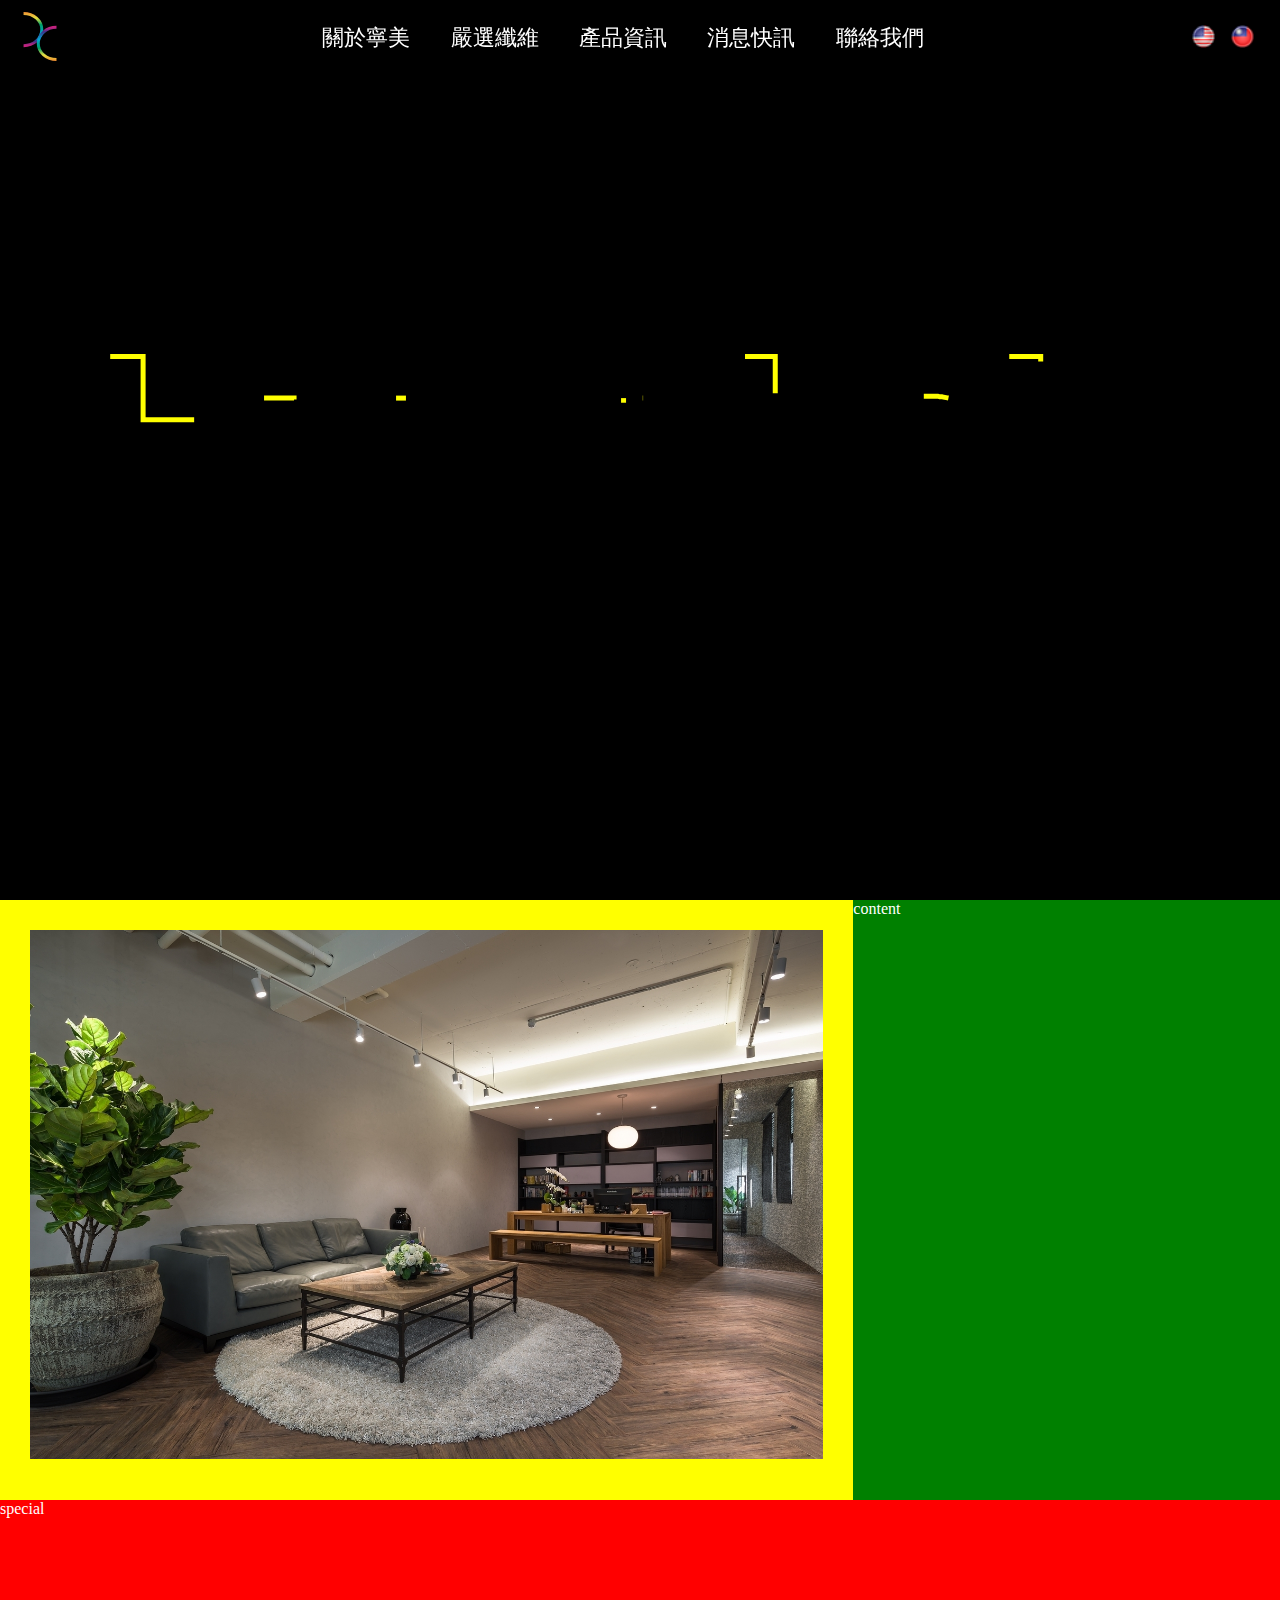
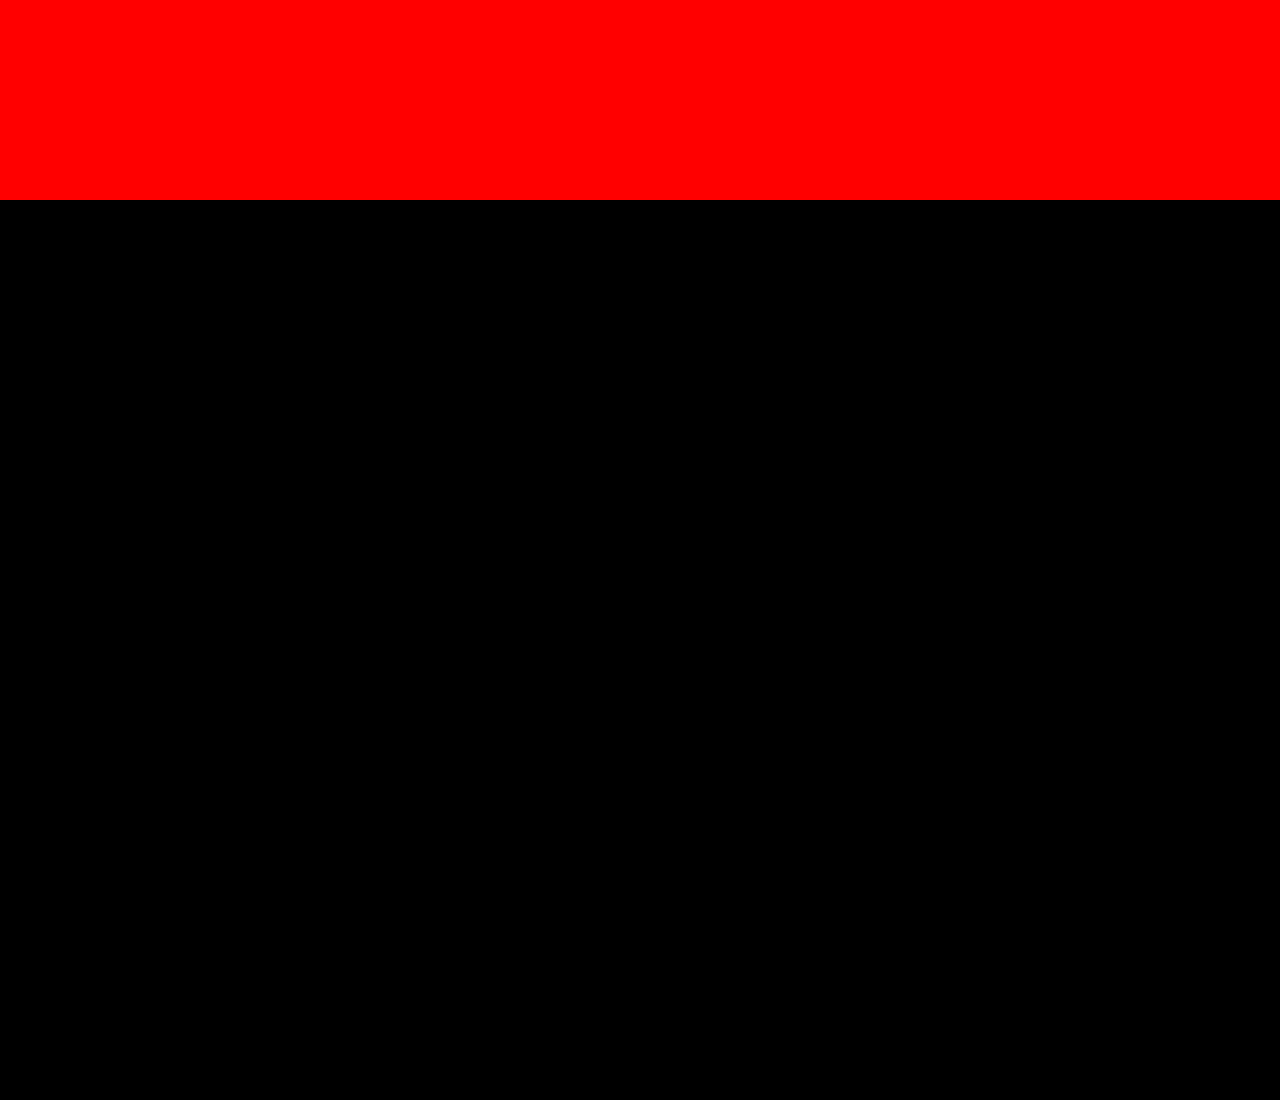
==== index.html @ d2684761 "200316Home" ====
<!DOCTYPE html>
<html lang="en">
<head>
    <meta charset="UTF-8">
    <meta name="viewport" content="width=device-width, initial-scale=1.0">
    <link rel="stylesheet" href="https://stackpath.bootstrapcdn.com/bootstrap/4.2.1/css/bootstrap.min.css" integrity="sha384-GJzZqFGwb1QTTN6wy59ffF1BuGJpLSa9DkKMp0DgiMDm4iYMj70gZWKYbI706tWS" crossorigin="anonymous">
    <link rel="stylesheet" href="./css/style.css">
    <title>Hyperbola</title>

    
</head>
<body>
    <div class="hyperbola_web">
        <nav class="nav-bar">
            <div class="item logo">
                <img src="./img/01-logo/Logo_img.svg" alt="">
            </div>
            <div class="item item2">
                <div class="sections">
                    <ul>
                        <li>關於寧美</li>
                        <li>嚴選纖維</li>
                        <li>產品資訊</li>
                        <li>消息快訊</li>
                        <li>聯絡我們</li>
                    </ul>
                </div>
            </div>
            <div class="item lang">
                <img src="./img/03-lang/lang-en.png" alt="">
                <img src="./img/03-lang/lang-tw.png" alt="">
            </div>
        </nav>
        <header>
        <div class="bannerLogo" >
        <svg id="hyperbola" viewBox="0 0 2200 450">
        <path class="el wordOutline" stroke="yellow" stroke-width="10" fill="#000" d="M40.4,38.2c21.9,0,43.8,0,65.8,0c0,42.1,0,84.2,0,126.2c40,0,80,0,120,0c0-42.1,0-84.2,0-126.2
        c21.9,0,43.8,0,65.8,0c0,103.8,0,207.7,0,311.5c-21.9,0-43.8,0-65.8,0c0-43.4,0-86.7,0-130.1c-40.2,0-80.3,0-120.5,0
        c0,43.4,0,86.7,0,130.1c-14.7,0-29.4,0-44.2,0c-3.8,0-7.7,0-11.5,0c-2.1-0.7-4-2.9-5.8-4.1c-1.1-0.8-3.3-1.4-3.8-2.6
        C40.4,241.4,40.4,139.7,40.4,38.2z"></path>
		<path class="el wordOutline" stroke="yellow" stroke-width="10" fill="#000" d="M1310,38.2c20.2,0,40.3,0,60.5,0c0,27.7,0,55.4,0,83c16.5,0,33,0,49.4,0c6.2,0,14.3-0.9,19.7,0.5
        c1.6,0,3.2,0,4.8,0c6.1,1.5,12.7,1.2,18.7,2.9c8.9,2.5,17.3,5.4,24.7,9.4c14.3,7.7,27.8,22.7,35.5,37c2.1,3.9,3.8,8.1,5.8,12
        c0.6,1.2,0.4,2.3,1,3.6c2.1,4.7,3.6,10.5,5,15.8c0.7,2.5,0.3,4.5,1,7.2c1.5,6.2,1.9,13.2,1.9,21.1c0,4.5,0.4,10.2-0.5,13.9
        c0,1.6,0,3.2,0,4.8c-1.3,5.2-1,11-2.4,16.3c-5.3,20.3-12.2,37.6-24.2,51.1c-9.4,10.6-23.2,20-37.7,25.4c-6.4,2.4-13.3,3.8-20.2,5.5
        c-0.8,0-1.6,0-2.4,0c-0.9,0.2-2.5,0.7-3.4,1c-1.3,0-2.6,0-3.8,0c-4.6,1.1-10.9,1-16.8,1c-8,0-16,0-24,0c-30.9,0-61.8,0-92.6,0
        C1310,245.8,1310,142,1310,38.2z"></path>
		<path class="el wordOutline" stroke="yellow" stroke-width="10" fill="#000" d="M1838.5,38.2c21,0,41.9,0,62.9,0c0,103.8,0,207.7,0,311.5c-21,0-41.9,0-62.9,0
        C1838.5,245.8,1838.5,142,1838.5,38.2z"></path>
		<path class="el wordOutline" stroke="yellow" stroke-width="10" fill="#000" d="M1667.6,117.4c9.1,0,18.2,0,27.4,0c1.1,0.3,3.3,0.7,4.3,1c1.3,0,2.6,0,3.8,0c7.5,1.9,15.6,2.5,22.6,5
        c28.7,10.4,49.4,26.6,63.1,51.8c5.7,10.4,8.4,22.3,11.8,35.3c0.5,2,0.5,4.1,1,5.8c0,1.6,0,3.2,0,4.8c1,4,0.5,10.1,0.5,14.9
        c0,12.6-0.8,23.1-3.4,32.6c-1.2,4.3-1.6,8.1-3.1,12c-10.8,28.4-28.6,48.2-54.7,61.2c-10.2,5.1-22,7.2-34.3,10.3
        c-2.6,0.7-4.6-0.2-7.2,0.5c-4.6,1.1-10.9,1-16.8,1c-10.9,0-20.7-0.2-29.3-2.4c-1.6-0.2-3.2-0.3-4.8-0.5c-5.9-1.5-12.1-3.2-17.3-5.5
        c-1.3-0.6-2.4-0.4-3.6-1c-10.5-5.2-21.4-10.3-29.8-17.8c-1.6-1.4-2.8-3.3-4.3-4.8c-2.3-2.3-5-4.3-7.2-6.7c-0.6-0.7-0.8-1.7-1.4-2.4
        c-3.5-4-7-8.7-9.6-13.4c-0.7-1.2-0.7-2.4-1.4-3.6c-0.3-0.5-1.2-1.1-1.4-1.7c-3.2-6.2-5.3-13.2-7.7-19.9c-1.3-3.5-1.2-6.8-2.2-10.6
        c-2-7.5-2.4-16-2.4-25.7c0-18.1,1.7-32.4,6.5-45.4c1.4-3.8,2.1-7.3,3.8-10.8c13.4-26.9,32.9-45.5,62.2-56.6c7.5-2.8,15.7-3.9,24-6
        C1659,118.2,1666,118.4,1667.6,117.4z"></path>
		<path class="el wordOutline" stroke="yellow" stroke-width="10" fill="#000" d="M348.1,121.2c20,0,40,0,60,0c0,40.2,0,80.5,0,120.7c0,19.8-1.5,41.4,8.9,50.9c6.8,6.2,19,6.5,31.9,6.5
        c16,0,32,0,48,0c0-59.4,0-118.7,0-178.1c20,0,40,0,60,0c0,60.8,0,121.6,0,182.4c0,13.3,0,26.6,0,39.8c0,8.1,0.1,16.2-1.4,22.6
        c0,1.1,0,2.2,0,3.4c-1.5,5.9-2.5,11.9-4.6,17.3c-4.5,11.7-11.1,21.4-19.7,29c-1.4,1.2-3,1.9-4.6,2.9c-8.1,5.4-16.6,8.9-27.4,11.8
        c-5.5,1.5-11.7,1-17.3,2.4c-11.3,0-22.6,0-33.8,0c-31.9,0-63.8,0-95.8,0c0-15.5,0-31,0-46.6c25.7,0,51.4,0,77,0c6.2,0,12.5,0,18.7,0
        c6.8,0,13.6,0,20.4,0c19.7-4.8,28.4-12,28.3-36.5c-17,0-34.1,0-51.1,0c-8.1,0-17.5,0.7-24.2-1c-1.3,0-2.6,0-3.8,0
        c-3-0.7-6.7-1.2-9.6-1.9c-2-0.5-3.5-0.1-5.3-0.7c-3.6-1.3-7.4-2-11-3.4c-8-3-15.9-7.7-21.8-13c-1.9-1.7-3.1-3.9-4.8-5.8
        c-8.1-9.2-11.7-21.2-15.1-35.3c0-1,0-1.9,0-2.9c-1-4.3-0.8-10.4-1.9-14.9c0-11.4,0-22.9,0-34.3C348.1,198.2,348.1,159.7,348.1,121.2
        z"></path>
		<path class="el wordOutline" stroke="yellow" stroke-width="10" fill="#000" d="M612.1,121.2c30.8,0,61.6,0,92.4,0c8.1,0,16.2,0,24.2,0c5.9,0,12.2-0.2,16.8,1c2.5,0.6,4.3-0.1,6.7,0.5
        c5.9,1.5,12.1,2.4,17.8,4.3c17.3,6,32,15.3,43,27.6c10.6,11.9,18,28.2,22.8,45.8c1.6,6,1.8,12.6,3.4,18.7c0,1.4,0,2.9,0,4.3
        c1,4,0.5,10.1,0.5,14.9c0,7.8,0.1,15.4-1.4,21.6c-0.7,2.8-0.2,5.1-1,7.7c-1.6,5.8-3,11.8-5,17.3c-8.5,22.4-24.1,42.2-44.2,53
        c-27.8,15.1-73.2,11.8-115.9,11.8c0,27.7,0,55.4,0,83c-20,0-40,0-60,0C612.1,328.9,612.1,225,612.1,121.2z"></path>
		<path class="el wordOutline" stroke="yellow" stroke-width="10" fill="#000" d="M1067.1,121.2c0,15.8,0,31.7,0,47.5c-23.7,0-47.4,0-71,0c-18.6,0-37.6-0.4-49.4,6.5c-2.6,1.5-4.5,3.7-6.5,5.8
        c-1.1,1.1-2.5,2.2-3.4,3.6c-3,5.2-7.4,18.2-5.8,26.9c0.2,0.1,0.5,0.2,0.7,0.2c1.3,0.8,8,0.2,10.1,0.2c8.8,0,17.6,0,26.4,0
        c33,0,65.9,0,98.9,0c0,15.8,0,31.7,0,47.5c-45.4,0-90.9,0-136.3,0c-0.2,17.1,4.1,30.5,14.9,36.7c11,6.3,28.5,6,45.6,6
        c25.3,0,50.6,0,75.8,0c0,15.8,0,31.7,0,47.5c-25.1,0-50.2,0-75.4,0c-15.2,0-31.5,0.7-43.7-2.4c-0.8,0-1.6,0-2.4,0
        c-6.2-1.6-12.9-2.8-18.7-5c-18.3-7-34-17.7-44.2-32.9c-4.4-6.6-8.3-14.2-11.3-22.1c-1.6-4.1-2.4-8.4-3.8-12.5
        c-0.6-1.8-0.2-3.3-0.7-5.3c-0.4-1.7-1-4.4-1.4-6.2c-0.9-3.6-0.6-7.3-1.4-10.6c0-1.9,0-3.8,0-5.8c-1-4.3-1.1-18.3,0-22.6
        c0-1.9,0-3.8,0-5.8c0.3-1.1,0.7-3.3,1-4.3c0.6-2.5-0.1-4.3,0.5-6.7c1.1-4.4,1.6-10.1,3.1-14.4c5-14.1,9.9-26.6,18.7-36.7
        c0.6-0.7,0.8-1.7,1.4-2.4c9.9-11.2,23.4-19.6,38.6-25.4c5.9-2.2,12.5-3.4,18.7-5c3.1-0.8,6.3-0.7,9.1-1.4c1.4,0,2.9,0,4.3,0
        c8.6-2.1,22-1,32.2-1C1016.9,121.2,1042,121.2,1067.1,121.2z"></path>
		<path class="el wordOutline" stroke="yellow" stroke-width="10" fill="#000" d="M1105.5,121.2c29.4,0,58.7,0,88.1,0c9.2,0,18.4,0,27.6,0c4.1,1,8.8,0.8,13,1.9c10.6,2.8,19.8,6.6,26.2,13.7
        c5.1,5.8,7.7,14.1,9.8,22.8c0.6,2.2,0.5,4.8,1,6.7c0,16.8,0,33.6,0,50.4c-19.2,0-38.4,0-57.6,0c0-9,0-17.9,0-26.9
        c0-6.1,0.2-12-1.7-16.3c-0.7-1.4-2.2-3.5-3.4-4.6c-6.7-6.1-29.5-4.1-42.5-4.1c0,61.6,0,123.2,0,184.8c-20.2,0-40.3,0-60.5,0
        C1105.5,273.5,1105.5,197.3,1105.5,121.2z"></path>
		<path class="el wordOutline" stroke="yellow" stroke-width="10" fill="#000" d="M1958,121.2c33.1,0,66.2,0,99.4,0c19.5,0,41.5-1.4,57.1,2.9c19.2,5.2,32.9,12.3,44.4,25.2
        c1.2,1.4,1.9,3,2.9,4.6c5.1,7.7,9,16.5,11.8,26.9c1.3,5.1,1.1,10.7,2.4,15.8c0,12.3,0,24.6,0,37c0,38.7,0,77.4,0,116.2
        c-38.6,0-77.1,0-115.7,0c-14,0-28,0-42,0c-12,0-23.5,0.1-32.4-3.1c-18.7-6.7-29.3-15.2-37.7-32.2c-3.5-7-5.5-18.7-5.5-29
        c0-31.3,9.3-52.2,29.5-63.1c8.6-4.6,18.8-6.7,29.5-9.4c2.6-0.6,5.4-0.4,7.7-1c1.3,0,2.6,0,3.8,0c5-1.2,11.2-1,17.3-1
        c8.7,0,17.4,0,26.2,0c12.2,0,24.3,0,36.5,0c5.9,0,13.1,0.8,18.5-0.2c0.1-0.2,0.2-0.5,0.2-0.7c1.2-2-0.4-7.9,0.2-10.6
        c1-4.3,0-6.9-1.2-10.1c-2.7-7.3-6.4-11.2-13-14.6c-13.2-6.8-33.1-6.5-53.3-6.5c-28.9,0-57.8,0-86.6,0
        C1958,152.6,1958,136.9,1958,121.2z"></path>
		<path class="el wordInner" stroke="yellow" stroke-width="10" fill="black" d="M1672.9,166.8c-1.5,1-3.8,0.5-5.8,1c-3.6,0.9-7.7,2.1-11,3.6c-15.5,7-23.6,20-29.5,36.7c-1.8,5-1.8,11-3.1,16.3
        c0,2.9,0,5.8,0,8.6c0,7.6,0,15.3,1.4,21.1c0,0.8,0,1.6,0,2.4c0.9,3.8,2.1,9.5,3.6,13c6.6,14.9,15.2,25.7,31,31.4
        c6.3,2.3,12.5,3.6,21.6,3.6c2.6,0,5.1,0,7.7,0c6.1-1.5,12.1-2.2,17.3-4.6c2.3-1,7.1-3.7,8.9-5.3c1.6-1.4,2.8-3.3,4.3-4.8
        c2.1-2.1,4.7-4,6.7-6.2c3.3-3.6,5.6-9.5,7.7-14.2c1.9-4.3,2.9-10.1,4.1-14.9c0-0.8,0-1.6,0-2.4c1.4-5.6,1-13.6,1-20.6
        c0-4,0.4-8.5-0.5-12c-1.8-7.2-2.7-14.4-5.5-20.6c-7.1-15.9-19.3-26.5-37.7-31.2C1688.7,166.1,1680.4,166.8,1672.9,166.8z"></path>
		<path class="el wordInner" stroke="yellow" stroke-width="10" fill="black" d="M672.1,170.6c0,43.4,0,86.7,0,130.1c30.4,0.2,61.8,2.2,81.1-8.9c9.5-5.5,15.5-15.1,19.4-26.2
        c1.6-4.6,1.9-10,3.1-14.9c0-1.4,0-2.9,0-4.3c0.9-3.9,0.5-9.7,0.5-14.4c0-19.1-3.2-35.9-12.2-45.8c-6.9-7.5-16-11.2-27.6-14.2
        c-7.3-1.8-16.3-1.4-25.2-1.4C698.1,170.6,685.1,170.6,672.1,170.6z"></path>
		<path class="el wordInner" stroke="yellow" stroke-width="10" fill="black" d="M1370.5,170.6c0,43.4,0,86.7,0,130.1c12.8,0,25.6,0,38.4,0c8.8,0,18.3,0.4,25.4-1.4
        c12.2-3.1,20.8-6.7,28.1-14.6c8.7-9.5,12.2-27.4,12.2-45.6c0-6.3,0.3-12.8-1-18c0-1,0-1.9,0-2.9c-2.7-11-4.8-21.9-11.3-29
        c-1.1-1.2-2.7-2.2-3.8-3.4c-2.4-2.4-4.9-5-7.9-6.7C1431.9,168.2,1399.9,170.7,1370.5,170.6z"></path>
		<path class="el wordInner" stroke="yellow" stroke-width="10" fill="black" d="M2113.5,256.6c-19.7,0-39.4,0-59,0c-24.7,0-44-1.6-49,18.7c0,1.5,0,3,0,4.6c0,6.1-0.1,11.3,2.2,15.1
        c0.5,0.9,1.7,1.5,2.4,2.2c6.6,6.6,14.6,6.5,27.6,6.5c17,0,34.1,0,51.1,0c5.2,0,10.4,0,15.6,0c2.8,0,6.2,0.2,8.6-0.2
        c0.1-0.2,0.2-0.5,0.2-0.7c0.9-1.5,0.2-10.2,0.2-12.7C2113.5,278.8,2113.5,267.7,2113.5,256.6z"></path>
    </svg>
        </div>
        </header>
        <main>
            <div class="container">
                <div class="about">
                    <div class="figure">
                        <img src="./img/04-background/20200206105813-office.jpg" alt="">
                    </div>
                    <div class="content">content</div>
                    <div class="special">special</div>
                </div>
            </div>
        </main>
    </div>



	<script src="./anime-master/anime-master/lib/anime.min.js"></script>
    <script>
        anime({
            targets: '#hyperbola path',
            strokeDashoffset: [anime.setDashoffset, 0],
            easing: 'easeInOutQuad',
            duration: 2500,
            direction: 'alternate',
            delay: function(el, i) { return i * 100 },
            loop: false,
        })
        anime({
            targets: '#hyperbola path.wordOutline',
            easing: 'easeInOutQuad',
            duration: 2000,
            delay: 2400,
            fill: '#ffff00',
        })

    </script>

    
</body>
</html>
---- css/style.css ----
body {
  margin: 0;
  background-color: black;
  -webkit-box-align: center;
      -ms-flex-align: center;
          align-items: center;
  -webkit-box-pack: center;
      -ms-flex-pack: center;
          justify-content: center;
  height: 300vh;
}

body * {
  color: white;
}

ul, li {
  list-style: none;
  padding: 0;
  margin: 0;
}

.bannerLogo {
  height: 100vh;
  display: -webkit-box;
  display: -ms-flexbox;
  display: flex;
  -webkit-box-align: center;
      -ms-flex-align: center;
          align-items: center;
  -webkit-box-pack: center;
      -ms-flex-pack: center;
          justify-content: center;
}

#hyperbola {
  width: 1100px;
  height: 300px;
}

#hyperbola path {
  stroke-dashoffset: 0;
}

.nav-bar {
  width: 100%;
  display: -ms-grid;
  display: grid;
      grid-template-areas: "logo section lang";
  position: fixed;
  -webkit-box-align: center;
      -ms-flex-align: center;
          align-items: center;
}

@media screen and (max-width: 960px) {
  .nav-bar {
    -ms-grid-columns: 80px 5fr 110px;
        grid-template-columns: 80px 5fr 110px;
  }
}

.nav-bar .item {
  padding: 10px 20px;
}

.nav-bar .logo {
  -ms-grid-row: 1;
  -ms-grid-column: 1;
  grid-area: logo;
}

.nav-bar .logo img {
  width: 40px;
}

@media screen and (max-width: 960px) {
  .nav-bar .logo img {
    width: 30px;
  }
}

.nav-bar .item2 {
  -ms-grid-row: 1;
  -ms-grid-column: 2;
  grid-area: section;
  -webkit-box-pack: center;
      -ms-flex-pack: center;
          justify-content: center;
  -webkit-box-align: center;
      -ms-flex-align: center;
          align-items: center;
  padding: 0 20px;
}

.nav-bar .lang {
  -ms-grid-row: 1;
  -ms-grid-column: 3;
  grid-area: lang;
  -ms-grid-column-align: end;
      justify-self: end;
}

.nav-bar .lang img {
  margin: 0 5px;
  width: 25px;
}

@media screen and (max-width: 960px) {
  .nav-bar .lang img {
    width: 20px;
  }
}

.nav-bar ul {
  display: -ms-grid;
  display: grid;
  -ms-grid-columns: (1fr)[5];
      grid-template-columns: repeat(5, 1fr);
  -webkit-box-pack: center;
      -ms-flex-pack: center;
          justify-content: center;
  -webkit-box-align: center;
      -ms-flex-align: center;
          align-items: center;
  text-align: center;
}

.nav-bar ul li {
  font-size: 22px;
}

@media screen and (max-width: 960px) {
  .nav-bar ul li {
    font-size: 16px;
  }
}

@media screen and (max-width: 580px) {
  .nav-bar ul li {
    font-size: 12px;
  }
}

main .container .about {
  height: 100vh;
  background-color: lightyellow;
  display: -ms-grid;
  display: grid;
      grid-template-areas: "figure content" "special special";
  -ms-grid-rows: 2fr 1fr;
      grid-template-rows: 2fr 1fr;
  -ms-grid-columns: 2fr 1fr;
      grid-template-columns: 2fr 1fr;
}

main .container .about .figure {
  background-color: yellow;
  -ms-grid-row: 1;
  -ms-grid-column: 1;
  grid-area: figure;
  padding: 30px;
}

main .container .about .figure img {
  width: 100%;
}

main .container .about .content {
  background-color: green;
  -ms-grid-row: 1;
  -ms-grid-column: 2;
  grid-area: content;
}

main .container .about .special {
  background-color: red;
  -ms-grid-row: 2;
  -ms-grid-column: 1;
  -ms-grid-column-span: 2;
  grid-area: special;
}
/*# sourceMappingURL=style.css.map */
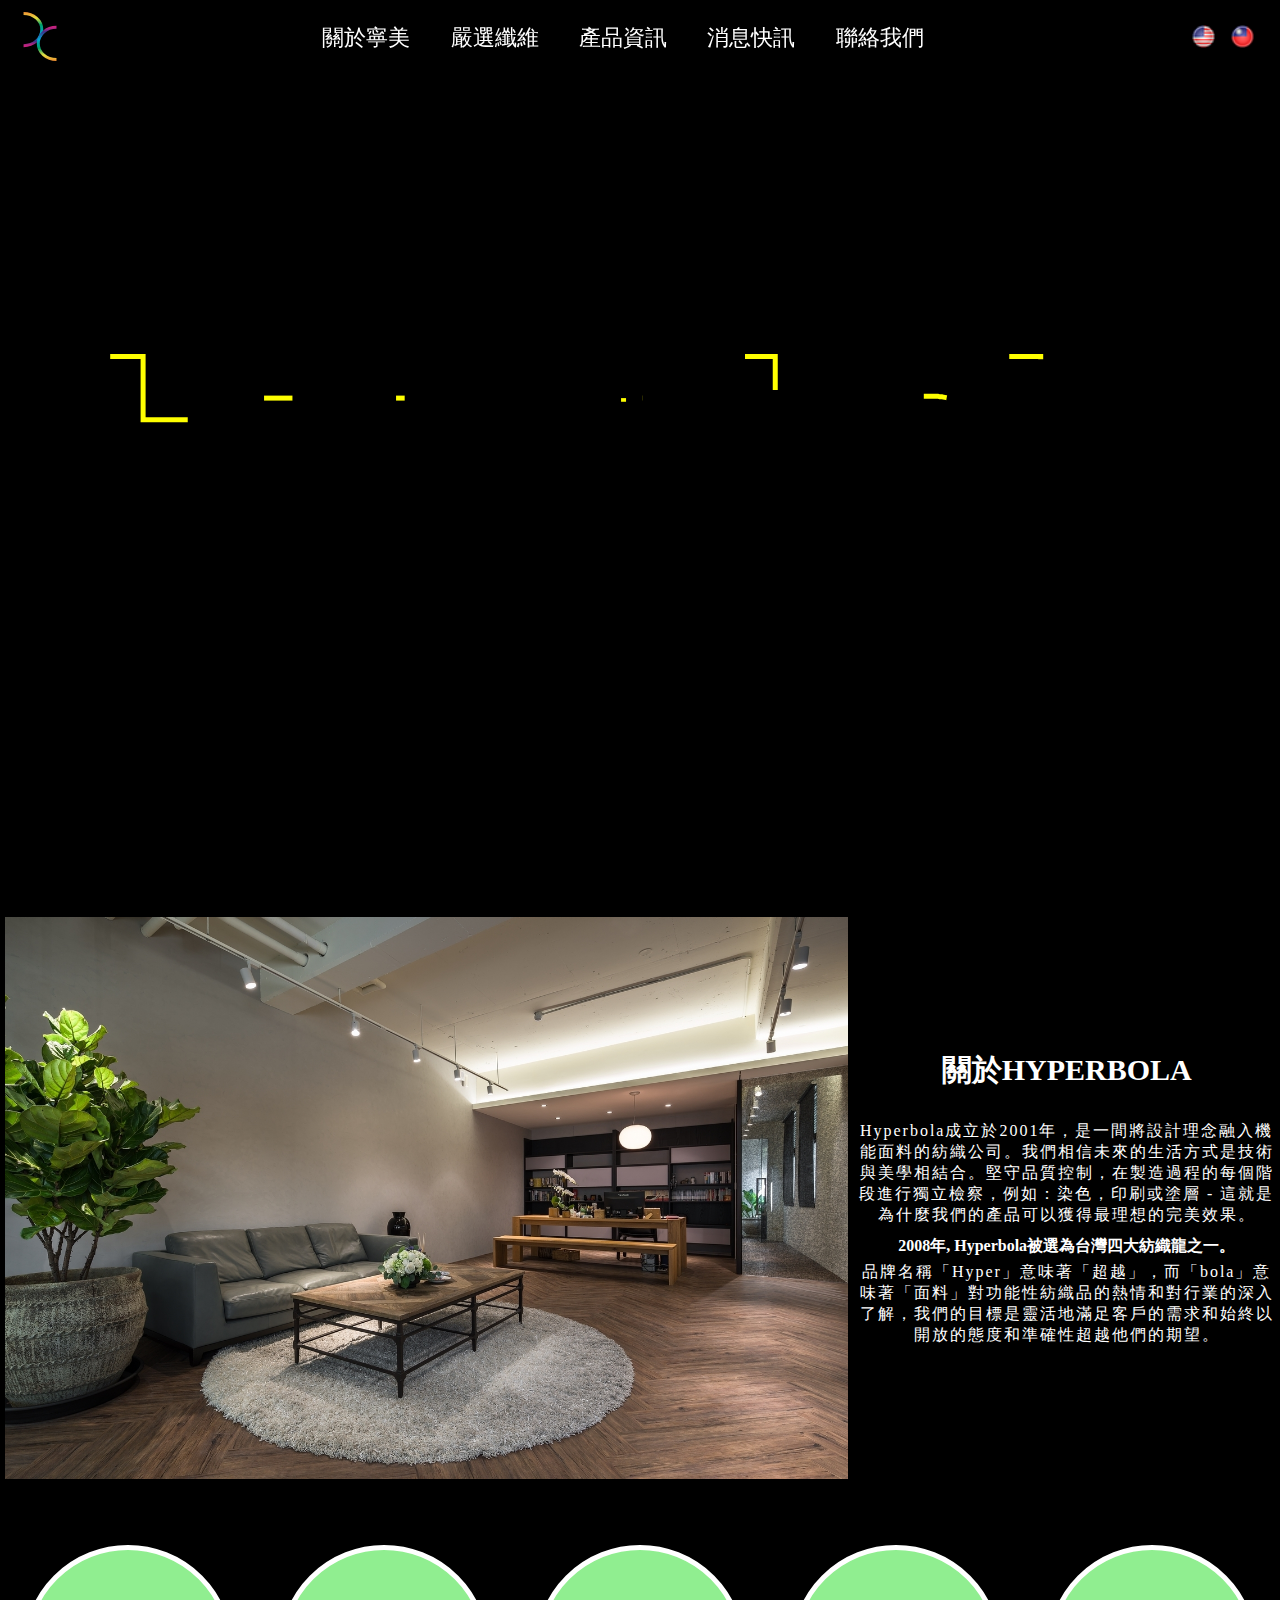
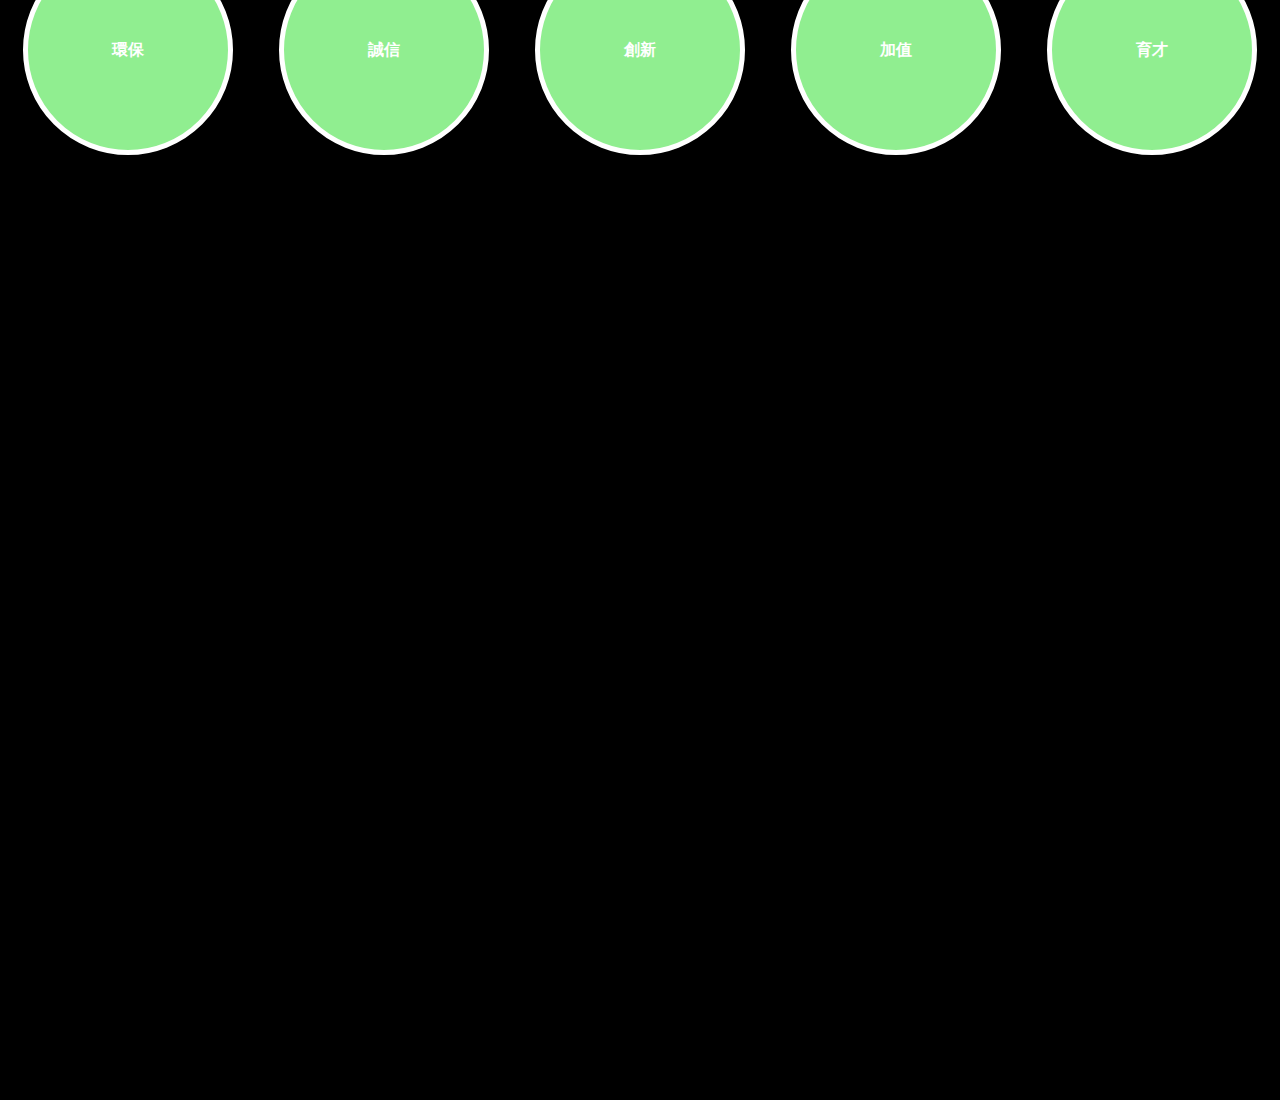
==== commit df8e0f32: "200316Midnight" ====
--- a/index.html
+++ b/index.html
@@ -5,6 +5,7 @@
     <meta name="viewport" content="width=device-width, initial-scale=1.0">
     <link rel="stylesheet" href="https://stackpath.bootstrapcdn.com/bootstrap/4.2.1/css/bootstrap.min.css" integrity="sha384-GJzZqFGwb1QTTN6wy59ffF1BuGJpLSa9DkKMp0DgiMDm4iYMj70gZWKYbI706tWS" crossorigin="anonymous">
     <link rel="stylesheet" href="./css/style.css">
+    <link rel="shortcut icon" href="./img/01-logo/favicon-hyperbola.ico.ico"/>
     <title>Hyperbola</title>
 
     
@@ -32,7 +33,7 @@
             </div>
         </nav>
         <header>
-        <div class="bannerLogo" >
+        <div class="bannerLogo">
         <svg id="hyperbola" viewBox="0 0 2200 450">
         <path class="el wordOutline" stroke="yellow" stroke-width="10" fill="#000" d="M40.4,38.2c21.9,0,43.8,0,65.8,0c0,42.1,0,84.2,0,126.2c40,0,80,0,120,0c0-42.1,0-84.2,0-126.2
         c21.9,0,43.8,0,65.8,0c0,103.8,0,207.7,0,311.5c-21.9,0-43.8,0-65.8,0c0-43.4,0-86.7,0-130.1c-40.2,0-80.3,0-120.5,0
@@ -105,13 +106,29 @@
         </header>
         <main>
             <div class="container">
-                <div class="about">
+                <section class="about">
                     <div class="figure">
-                        <img src="./img/04-background/20200206105813-office.jpg" alt="">
+                        <div>
+                            <img src="./img/04-background/20200206105813-office.jpg" alt="">
+                        </div>
                     </div>
-                    <div class="content">content</div>
-                    <div class="special">special</div>
-                </div>
+                    <div class="content">
+                        <div class="text-container">
+                            <div class="title">關於HYPERBOLA</div>
+                        <div class="text text1">Hyperbola成立於2001年，是一間將設計理念融入機能面料的紡織公司。我們相信未來的生活方式是技術與美學相結合。堅守品質控制，在製造過程的每個階段進行獨立檢察，例如：染色，印刷或塗層 - 這就是為什麼我們的產品可以獲得最理想的完美效果。</div>
+                        <div class="sub-text"> 2008年, Hyperbola被選為台灣四大紡織龍之一。
+                        </div>
+                        <div class="text text2">品牌名稱「Hyper」意味著「超越」，而「bola」意味著「面料」對功能性紡織品的熱情和對行業的深入了解，我們的目標是靈活地滿足客戶的需求和始終以開放的態度和準確性超越他們的期望。</div>
+                        </div>
+                    </div>
+                    <div class="special">
+                        <div class="item item1">環保</div>
+                        <div class="item item2">誠信</div>
+                        <div class="item item3">創新</div>
+                        <div class="item item4">加值</div>
+                        <div class="item item5">育才</div>
+                    </div>
+                </section>
             </div>
         </main>
     </div>
--- a/css/style.css
+++ b/css/style.css
@@ -42,6 +42,12 @@
   stroke-dashoffset: 0;
 }
 
+header {
+  position: fixed;
+  width: 100%;
+  z-index: -1;
+}
+
 .nav-bar {
   width: 100%;
   display: -ms-grid;
@@ -142,9 +148,13 @@
   }
 }
 
+main {
+  padding-top: 100vh;
+}
+
 main .container .about {
+  background-color: black;
   height: 100vh;
-  background-color: lightyellow;
   display: -ms-grid;
   display: grid;
       grid-template-areas: "figure content" "special special";
@@ -155,11 +165,15 @@
 }
 
 main .container .about .figure {
-  background-color: yellow;
+  display: -ms-grid;
+  display: grid;
   -ms-grid-row: 1;
   -ms-grid-column: 1;
   grid-area: figure;
-  padding: 30px;
+  padding: 5px;
+  -webkit-box-align: center;
+      -ms-flex-align: center;
+          align-items: center;
 }
 
 main .container .about .figure img {
@@ -167,17 +181,108 @@
 }
 
 main .container .about .content {
-  background-color: green;
   -ms-grid-row: 1;
   -ms-grid-column: 2;
   grid-area: content;
+  display: -webkit-box;
+  display: -ms-flexbox;
+  display: flex;
+  -webkit-box-orient: vertical;
+  -webkit-box-direction: normal;
+      -ms-flex-flow: column;
+          flex-flow: column;
+  -webkit-box-pack: center;
+      -ms-flex-pack: center;
+          justify-content: center;
+}
+
+main .container .about .content .text-container {
+  text-align: center;
+}
+
+main .container .about .content .text-container .title {
+  font-size: 30px;
+  font-weight: 600;
+  margin: 5px 0 30px;
+}
+
+main .container .about .content .text-container .text {
+  margin: 5px 0 10px;
+  letter-spacing: 2px;
+}
+
+main .container .about .content .text-container .sub-text {
+  font-weight: 600;
+  margin: 5px 0;
 }
 
 main .container .about .special {
-  background-color: red;
   -ms-grid-row: 2;
   -ms-grid-column: 1;
   -ms-grid-column-span: 2;
   grid-area: special;
+  -ms-flex-pack: distribute;
+      justify-content: space-around;
+  -webkit-box-align: center;
+      -ms-flex-align: center;
+          align-items: center;
+  display: -ms-grid;
+  display: grid;
+      grid-template-areas: "item1 item2 item3 item4 item5";
+}
+
+main .container .about .special .item {
+  width: 200px;
+  height: 200px;
+  background-color: lightgreen;
+  border-radius: 50%;
+  border: 5px solid #fff;
+  display: -ms-grid;
+  display: grid;
+  -webkit-box-pack: center;
+      -ms-flex-pack: center;
+          justify-content: center;
+  -webkit-box-align: center;
+      -ms-flex-align: center;
+          align-items: center;
+  font-size: 16px;
+  font-weight: 600;
+}
+
+@media screen and (max-width: 960px) {
+  main .container .about .special .item {
+    width: 100px;
+    height: 100px;
+  }
+}
+
+main .container .about .special .item1 {
+  -ms-grid-row: 1;
+  -ms-grid-column: 1;
+  grid-area: item1;
+}
+
+main .container .about .special .item2 {
+  -ms-grid-row: 1;
+  -ms-grid-column: 2;
+  grid-area: item2;
+}
+
+main .container .about .special .item3 {
+  -ms-grid-row: 1;
+  -ms-grid-column: 3;
+  grid-area: item3;
+}
+
+main .container .about .special .item4 {
+  -ms-grid-row: 1;
+  -ms-grid-column: 4;
+  grid-area: item4;
+}
+
+main .container .about .special .item5 {
+  -ms-grid-row: 1;
+  -ms-grid-column: 5;
+  grid-area: item5;
 }
 /*# sourceMappingURL=style.css.map */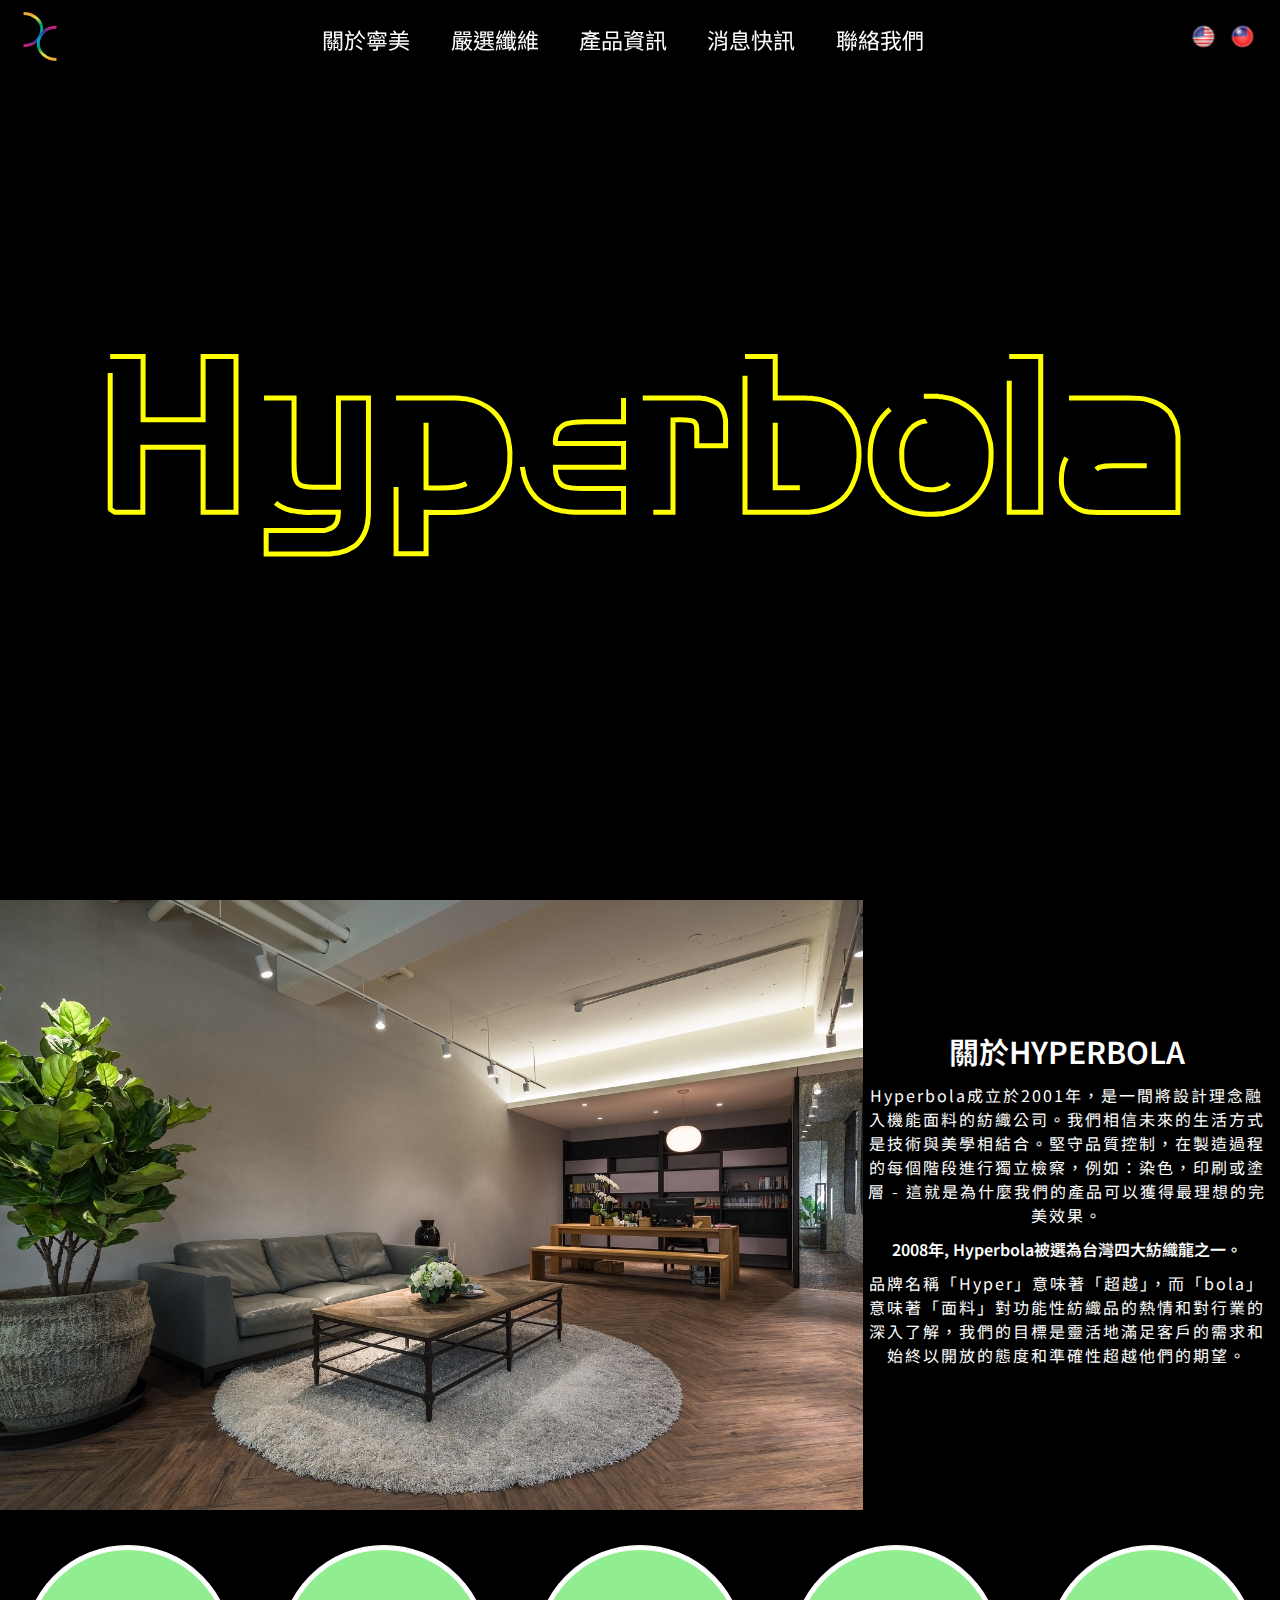
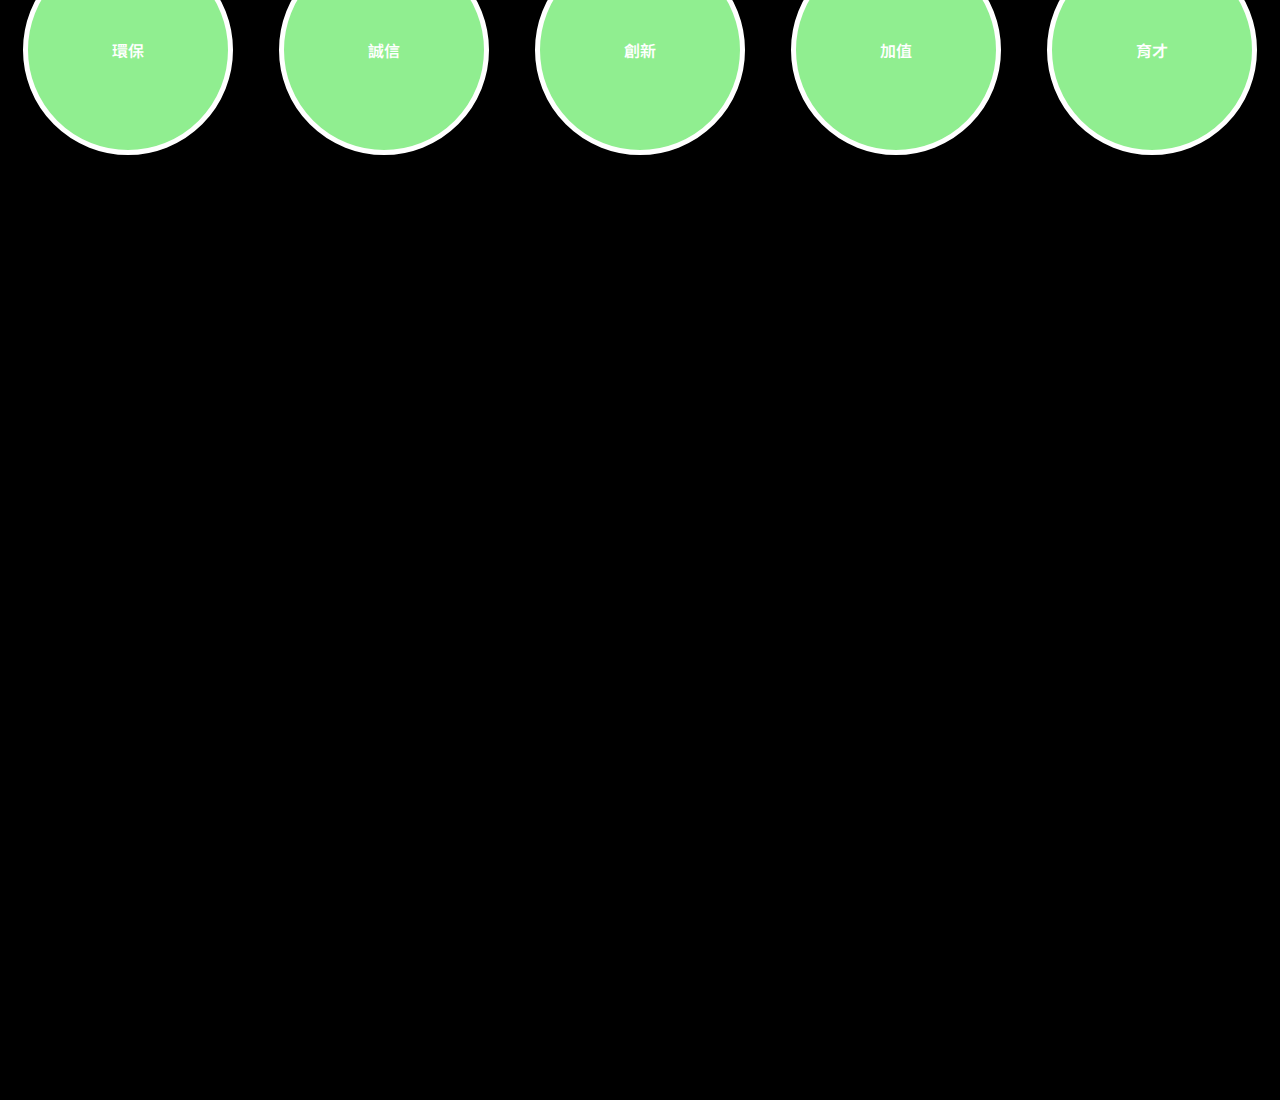
==== commit c668a213: "200317Class" ====
--- a/index.html
+++ b/index.html
@@ -5,6 +5,7 @@
     <meta name="viewport" content="width=device-width, initial-scale=1.0">
     <link rel="stylesheet" href="https://stackpath.bootstrapcdn.com/bootstrap/4.2.1/css/bootstrap.min.css" integrity="sha384-GJzZqFGwb1QTTN6wy59ffF1BuGJpLSa9DkKMp0DgiMDm4iYMj70gZWKYbI706tWS" crossorigin="anonymous">
     <link rel="stylesheet" href="./css/style.css">
+    <link href="https://fonts.googleapis.com/css?family=Noto+Sans+TC&display=swap&subset=chinese-traditional" rel="stylesheet">
     <link rel="shortcut icon" href="./img/01-logo/favicon-hyperbola.ico.ico"/>
     <title>Hyperbola</title>
 
@@ -34,91 +35,39 @@
         </nav>
         <header>
         <div class="bannerLogo">
-        <svg id="hyperbola" viewBox="0 0 2200 450">
-        <path class="el wordOutline" stroke="yellow" stroke-width="10" fill="#000" d="M40.4,38.2c21.9,0,43.8,0,65.8,0c0,42.1,0,84.2,0,126.2c40,0,80,0,120,0c0-42.1,0-84.2,0-126.2
-        c21.9,0,43.8,0,65.8,0c0,103.8,0,207.7,0,311.5c-21.9,0-43.8,0-65.8,0c0-43.4,0-86.7,0-130.1c-40.2,0-80.3,0-120.5,0
-        c0,43.4,0,86.7,0,130.1c-14.7,0-29.4,0-44.2,0c-3.8,0-7.7,0-11.5,0c-2.1-0.7-4-2.9-5.8-4.1c-1.1-0.8-3.3-1.4-3.8-2.6
-        C40.4,241.4,40.4,139.7,40.4,38.2z"></path>
-		<path class="el wordOutline" stroke="yellow" stroke-width="10" fill="#000" d="M1310,38.2c20.2,0,40.3,0,60.5,0c0,27.7,0,55.4,0,83c16.5,0,33,0,49.4,0c6.2,0,14.3-0.9,19.7,0.5
-        c1.6,0,3.2,0,4.8,0c6.1,1.5,12.7,1.2,18.7,2.9c8.9,2.5,17.3,5.4,24.7,9.4c14.3,7.7,27.8,22.7,35.5,37c2.1,3.9,3.8,8.1,5.8,12
-        c0.6,1.2,0.4,2.3,1,3.6c2.1,4.7,3.6,10.5,5,15.8c0.7,2.5,0.3,4.5,1,7.2c1.5,6.2,1.9,13.2,1.9,21.1c0,4.5,0.4,10.2-0.5,13.9
-        c0,1.6,0,3.2,0,4.8c-1.3,5.2-1,11-2.4,16.3c-5.3,20.3-12.2,37.6-24.2,51.1c-9.4,10.6-23.2,20-37.7,25.4c-6.4,2.4-13.3,3.8-20.2,5.5
-        c-0.8,0-1.6,0-2.4,0c-0.9,0.2-2.5,0.7-3.4,1c-1.3,0-2.6,0-3.8,0c-4.6,1.1-10.9,1-16.8,1c-8,0-16,0-24,0c-30.9,0-61.8,0-92.6,0
-        C1310,245.8,1310,142,1310,38.2z"></path>
-		<path class="el wordOutline" stroke="yellow" stroke-width="10" fill="#000" d="M1838.5,38.2c21,0,41.9,0,62.9,0c0,103.8,0,207.7,0,311.5c-21,0-41.9,0-62.9,0
-        C1838.5,245.8,1838.5,142,1838.5,38.2z"></path>
-		<path class="el wordOutline" stroke="yellow" stroke-width="10" fill="#000" d="M1667.6,117.4c9.1,0,18.2,0,27.4,0c1.1,0.3,3.3,0.7,4.3,1c1.3,0,2.6,0,3.8,0c7.5,1.9,15.6,2.5,22.6,5
-        c28.7,10.4,49.4,26.6,63.1,51.8c5.7,10.4,8.4,22.3,11.8,35.3c0.5,2,0.5,4.1,1,5.8c0,1.6,0,3.2,0,4.8c1,4,0.5,10.1,0.5,14.9
-        c0,12.6-0.8,23.1-3.4,32.6c-1.2,4.3-1.6,8.1-3.1,12c-10.8,28.4-28.6,48.2-54.7,61.2c-10.2,5.1-22,7.2-34.3,10.3
-        c-2.6,0.7-4.6-0.2-7.2,0.5c-4.6,1.1-10.9,1-16.8,1c-10.9,0-20.7-0.2-29.3-2.4c-1.6-0.2-3.2-0.3-4.8-0.5c-5.9-1.5-12.1-3.2-17.3-5.5
-        c-1.3-0.6-2.4-0.4-3.6-1c-10.5-5.2-21.4-10.3-29.8-17.8c-1.6-1.4-2.8-3.3-4.3-4.8c-2.3-2.3-5-4.3-7.2-6.7c-0.6-0.7-0.8-1.7-1.4-2.4
-        c-3.5-4-7-8.7-9.6-13.4c-0.7-1.2-0.7-2.4-1.4-3.6c-0.3-0.5-1.2-1.1-1.4-1.7c-3.2-6.2-5.3-13.2-7.7-19.9c-1.3-3.5-1.2-6.8-2.2-10.6
-        c-2-7.5-2.4-16-2.4-25.7c0-18.1,1.7-32.4,6.5-45.4c1.4-3.8,2.1-7.3,3.8-10.8c13.4-26.9,32.9-45.5,62.2-56.6c7.5-2.8,15.7-3.9,24-6
-        C1659,118.2,1666,118.4,1667.6,117.4z"></path>
-		<path class="el wordOutline" stroke="yellow" stroke-width="10" fill="#000" d="M348.1,121.2c20,0,40,0,60,0c0,40.2,0,80.5,0,120.7c0,19.8-1.5,41.4,8.9,50.9c6.8,6.2,19,6.5,31.9,6.5
-        c16,0,32,0,48,0c0-59.4,0-118.7,0-178.1c20,0,40,0,60,0c0,60.8,0,121.6,0,182.4c0,13.3,0,26.6,0,39.8c0,8.1,0.1,16.2-1.4,22.6
-        c0,1.1,0,2.2,0,3.4c-1.5,5.9-2.5,11.9-4.6,17.3c-4.5,11.7-11.1,21.4-19.7,29c-1.4,1.2-3,1.9-4.6,2.9c-8.1,5.4-16.6,8.9-27.4,11.8
-        c-5.5,1.5-11.7,1-17.3,2.4c-11.3,0-22.6,0-33.8,0c-31.9,0-63.8,0-95.8,0c0-15.5,0-31,0-46.6c25.7,0,51.4,0,77,0c6.2,0,12.5,0,18.7,0
-        c6.8,0,13.6,0,20.4,0c19.7-4.8,28.4-12,28.3-36.5c-17,0-34.1,0-51.1,0c-8.1,0-17.5,0.7-24.2-1c-1.3,0-2.6,0-3.8,0
-        c-3-0.7-6.7-1.2-9.6-1.9c-2-0.5-3.5-0.1-5.3-0.7c-3.6-1.3-7.4-2-11-3.4c-8-3-15.9-7.7-21.8-13c-1.9-1.7-3.1-3.9-4.8-5.8
-        c-8.1-9.2-11.7-21.2-15.1-35.3c0-1,0-1.9,0-2.9c-1-4.3-0.8-10.4-1.9-14.9c0-11.4,0-22.9,0-34.3C348.1,198.2,348.1,159.7,348.1,121.2
-        z"></path>
-		<path class="el wordOutline" stroke="yellow" stroke-width="10" fill="#000" d="M612.1,121.2c30.8,0,61.6,0,92.4,0c8.1,0,16.2,0,24.2,0c5.9,0,12.2-0.2,16.8,1c2.5,0.6,4.3-0.1,6.7,0.5
-        c5.9,1.5,12.1,2.4,17.8,4.3c17.3,6,32,15.3,43,27.6c10.6,11.9,18,28.2,22.8,45.8c1.6,6,1.8,12.6,3.4,18.7c0,1.4,0,2.9,0,4.3
-        c1,4,0.5,10.1,0.5,14.9c0,7.8,0.1,15.4-1.4,21.6c-0.7,2.8-0.2,5.1-1,7.7c-1.6,5.8-3,11.8-5,17.3c-8.5,22.4-24.1,42.2-44.2,53
-        c-27.8,15.1-73.2,11.8-115.9,11.8c0,27.7,0,55.4,0,83c-20,0-40,0-60,0C612.1,328.9,612.1,225,612.1,121.2z"></path>
-		<path class="el wordOutline" stroke="yellow" stroke-width="10" fill="#000" d="M1067.1,121.2c0,15.8,0,31.7,0,47.5c-23.7,0-47.4,0-71,0c-18.6,0-37.6-0.4-49.4,6.5c-2.6,1.5-4.5,3.7-6.5,5.8
-        c-1.1,1.1-2.5,2.2-3.4,3.6c-3,5.2-7.4,18.2-5.8,26.9c0.2,0.1,0.5,0.2,0.7,0.2c1.3,0.8,8,0.2,10.1,0.2c8.8,0,17.6,0,26.4,0
-        c33,0,65.9,0,98.9,0c0,15.8,0,31.7,0,47.5c-45.4,0-90.9,0-136.3,0c-0.2,17.1,4.1,30.5,14.9,36.7c11,6.3,28.5,6,45.6,6
-        c25.3,0,50.6,0,75.8,0c0,15.8,0,31.7,0,47.5c-25.1,0-50.2,0-75.4,0c-15.2,0-31.5,0.7-43.7-2.4c-0.8,0-1.6,0-2.4,0
-        c-6.2-1.6-12.9-2.8-18.7-5c-18.3-7-34-17.7-44.2-32.9c-4.4-6.6-8.3-14.2-11.3-22.1c-1.6-4.1-2.4-8.4-3.8-12.5
-        c-0.6-1.8-0.2-3.3-0.7-5.3c-0.4-1.7-1-4.4-1.4-6.2c-0.9-3.6-0.6-7.3-1.4-10.6c0-1.9,0-3.8,0-5.8c-1-4.3-1.1-18.3,0-22.6
-        c0-1.9,0-3.8,0-5.8c0.3-1.1,0.7-3.3,1-4.3c0.6-2.5-0.1-4.3,0.5-6.7c1.1-4.4,1.6-10.1,3.1-14.4c5-14.1,9.9-26.6,18.7-36.7
-        c0.6-0.7,0.8-1.7,1.4-2.4c9.9-11.2,23.4-19.6,38.6-25.4c5.9-2.2,12.5-3.4,18.7-5c3.1-0.8,6.3-0.7,9.1-1.4c1.4,0,2.9,0,4.3,0
-        c8.6-2.1,22-1,32.2-1C1016.9,121.2,1042,121.2,1067.1,121.2z"></path>
-		<path class="el wordOutline" stroke="yellow" stroke-width="10" fill="#000" d="M1105.5,121.2c29.4,0,58.7,0,88.1,0c9.2,0,18.4,0,27.6,0c4.1,1,8.8,0.8,13,1.9c10.6,2.8,19.8,6.6,26.2,13.7
-        c5.1,5.8,7.7,14.1,9.8,22.8c0.6,2.2,0.5,4.8,1,6.7c0,16.8,0,33.6,0,50.4c-19.2,0-38.4,0-57.6,0c0-9,0-17.9,0-26.9
-        c0-6.1,0.2-12-1.7-16.3c-0.7-1.4-2.2-3.5-3.4-4.6c-6.7-6.1-29.5-4.1-42.5-4.1c0,61.6,0,123.2,0,184.8c-20.2,0-40.3,0-60.5,0
-        C1105.5,273.5,1105.5,197.3,1105.5,121.2z"></path>
-		<path class="el wordOutline" stroke="yellow" stroke-width="10" fill="#000" d="M1958,121.2c33.1,0,66.2,0,99.4,0c19.5,0,41.5-1.4,57.1,2.9c19.2,5.2,32.9,12.3,44.4,25.2
-        c1.2,1.4,1.9,3,2.9,4.6c5.1,7.7,9,16.5,11.8,26.9c1.3,5.1,1.1,10.7,2.4,15.8c0,12.3,0,24.6,0,37c0,38.7,0,77.4,0,116.2
-        c-38.6,0-77.1,0-115.7,0c-14,0-28,0-42,0c-12,0-23.5,0.1-32.4-3.1c-18.7-6.7-29.3-15.2-37.7-32.2c-3.5-7-5.5-18.7-5.5-29
-        c0-31.3,9.3-52.2,29.5-63.1c8.6-4.6,18.8-6.7,29.5-9.4c2.6-0.6,5.4-0.4,7.7-1c1.3,0,2.6,0,3.8,0c5-1.2,11.2-1,17.3-1
-        c8.7,0,17.4,0,26.2,0c12.2,0,24.3,0,36.5,0c5.9,0,13.1,0.8,18.5-0.2c0.1-0.2,0.2-0.5,0.2-0.7c1.2-2-0.4-7.9,0.2-10.6
-        c1-4.3,0-6.9-1.2-10.1c-2.7-7.3-6.4-11.2-13-14.6c-13.2-6.8-33.1-6.5-53.3-6.5c-28.9,0-57.8,0-86.6,0
-        C1958,152.6,1958,136.9,1958,121.2z"></path>
-		<path class="el wordInner" stroke="yellow" stroke-width="10" fill="black" d="M1672.9,166.8c-1.5,1-3.8,0.5-5.8,1c-3.6,0.9-7.7,2.1-11,3.6c-15.5,7-23.6,20-29.5,36.7c-1.8,5-1.8,11-3.1,16.3
-        c0,2.9,0,5.8,0,8.6c0,7.6,0,15.3,1.4,21.1c0,0.8,0,1.6,0,2.4c0.9,3.8,2.1,9.5,3.6,13c6.6,14.9,15.2,25.7,31,31.4
-        c6.3,2.3,12.5,3.6,21.6,3.6c2.6,0,5.1,0,7.7,0c6.1-1.5,12.1-2.2,17.3-4.6c2.3-1,7.1-3.7,8.9-5.3c1.6-1.4,2.8-3.3,4.3-4.8
-        c2.1-2.1,4.7-4,6.7-6.2c3.3-3.6,5.6-9.5,7.7-14.2c1.9-4.3,2.9-10.1,4.1-14.9c0-0.8,0-1.6,0-2.4c1.4-5.6,1-13.6,1-20.6
-        c0-4,0.4-8.5-0.5-12c-1.8-7.2-2.7-14.4-5.5-20.6c-7.1-15.9-19.3-26.5-37.7-31.2C1688.7,166.1,1680.4,166.8,1672.9,166.8z"></path>
-		<path class="el wordInner" stroke="yellow" stroke-width="10" fill="black" d="M672.1,170.6c0,43.4,0,86.7,0,130.1c30.4,0.2,61.8,2.2,81.1-8.9c9.5-5.5,15.5-15.1,19.4-26.2
-        c1.6-4.6,1.9-10,3.1-14.9c0-1.4,0-2.9,0-4.3c0.9-3.9,0.5-9.7,0.5-14.4c0-19.1-3.2-35.9-12.2-45.8c-6.9-7.5-16-11.2-27.6-14.2
-        c-7.3-1.8-16.3-1.4-25.2-1.4C698.1,170.6,685.1,170.6,672.1,170.6z"></path>
-		<path class="el wordInner" stroke="yellow" stroke-width="10" fill="black" d="M1370.5,170.6c0,43.4,0,86.7,0,130.1c12.8,0,25.6,0,38.4,0c8.8,0,18.3,0.4,25.4-1.4
-        c12.2-3.1,20.8-6.7,28.1-14.6c8.7-9.5,12.2-27.4,12.2-45.6c0-6.3,0.3-12.8-1-18c0-1,0-1.9,0-2.9c-2.7-11-4.8-21.9-11.3-29
-        c-1.1-1.2-2.7-2.2-3.8-3.4c-2.4-2.4-4.9-5-7.9-6.7C1431.9,168.2,1399.9,170.7,1370.5,170.6z"></path>
-		<path class="el wordInner" stroke="yellow" stroke-width="10" fill="black" d="M2113.5,256.6c-19.7,0-39.4,0-59,0c-24.7,0-44-1.6-49,18.7c0,1.5,0,3,0,4.6c0,6.1-0.1,11.3,2.2,15.1
-        c0.5,0.9,1.7,1.5,2.4,2.2c6.6,6.6,14.6,6.5,27.6,6.5c17,0,34.1,0,51.1,0c5.2,0,10.4,0,15.6,0c2.8,0,6.2,0.2,8.6-0.2
-        c0.1-0.2,0.2-0.5,0.2-0.7c0.9-1.5,0.2-10.2,0.2-12.7C2113.5,278.8,2113.5,267.7,2113.5,256.6z"></path>
-    </svg>
+            <svg id="hyperbola" viewBox="0 0 2200 450">
+                <path class="el wordOutline" stroke="yellow" stroke-width="10" fill="#000" d="M40.4,38.2c21.9,0,43.8,0,65.8,0c0,42.1,0,84.2,0,126.2c40,0,80,0,120,0c0-42.1,0-84.2,0-126.2c21.9,0,43.8,0,65.8,0c0,103.8,0,207.7,0,311.5c-21.9,0-43.8,0-65.8,0c0-43.4,0-86.7,0-130.1c-40.2,0-80.3,0-120.5,0c0,43.4,0,86.7,0,130.1c-14.7,0-29.4,0-44.2,0c-3.8,0-7.7,0-11.5,0c-2.1-0.7-4-2.9-5.8-4.1c-1.1-0.8-3.3-1.4-3.8-2.6C40.4,241.4,40.4,139.7,40.4,38.2z"></path>
+                <path class="el wordOutline" stroke="yellow" stroke-width="10" fill="#000" d="M1310,38.2c20.2,0,40.3,0,60.5,0c0,27.7,0,55.4,0,83c16.5,0,33,0,49.4,0c6.2,0,14.3-0.9,19.7,0.5c1.6,0,3.2,0,4.8,0c6.1,1.5,12.7,1.2,18.7,2.9c8.9,2.5,17.3,5.4,24.7,9.4c14.3,7.7,27.8,22.7,35.5,37c2.1,3.9,3.8,8.1,5.8,12c0.6,1.2,0.4,2.3,1,3.6c2.1,4.7,3.6,10.5,5,15.8c0.7,2.5,0.3,4.5,1,7.2c1.5,6.2,1.9,13.2,1.9,21.1c0,4.5,0.4,10.2-0.5,13.9c0,1.6,0,3.2,0,4.8c-1.3,5.2-1,11-2.4,16.3c-5.3,20.3-12.2,37.6-24.2,51.1c-9.4,10.6-23.2,20-37.7,25.4c-6.4,2.4-13.3,3.8-20.2,5.5c-0.8,0-1.6,0-2.4,0c-0.9,0.2-2.5,0.7-3.4,1c-1.3,0-2.6,0-3.8,0c-4.6,1.1-10.9,1-16.8,1c-8,0-16,0-24,0c-30.9,0-61.8,0-92.6,0C1310,245.8,1310,142,1310,38.2z"></path>
+                <path class="el wordOutline" stroke="yellow" stroke-width="10" fill="#000" d="M1838.5,38.2c21,0,41.9,0,62.9,0c0,103.8,0,207.7,0,311.5c-21,0-41.9,0-62.9,0C1838.5,245.8,1838.5,142,1838.5,38.2z"></path>
+                <path class="el wordOutline" stroke="yellow" stroke-width="10" fill="#000" d="M1667.6,117.4c9.1,0,18.2,0,27.4,0c1.1,0.3,3.3,0.7,4.3,1c1.3,0,2.6,0,3.8,0c7.5,1.9,15.6,2.5,22.6,5c28.7,10.4,49.4,26.6,63.1,51.8c5.7,10.4,8.4,22.3,11.8,35.3c0.5,2,0.5,4.1,1,5.8c0,1.6,0,3.2,0,4.8c1,4,0.5,10.1,0.5,14.9c0,12.6-0.8,23.1-3.4,32.6c-1.2,4.3-1.6,8.1-3.1,12c-10.8,28.4-28.6,48.2-54.7,61.2c-10.2,5.1-22,7.2-34.3,10.3c-2.6,0.7-4.6-0.2-7.2,0.5c-4.6,1.1-10.9,1-16.8,1c-10.9,0-20.7-0.2-29.3-2.4c-1.6-0.2-3.2-0.3-4.8-0.5c-5.9-1.5-12.1-3.2-17.3-5.5c-1.3-0.6-2.4-0.4-3.6-1c-10.5-5.2-21.4-10.3-29.8-17.8c-1.6-1.4-2.8-3.3-4.3-4.8c-2.3-2.3-5-4.3-7.2-6.7c-0.6-0.7-0.8-1.7-1.4-2.4c-3.5-4-7-8.7-9.6-13.4c-0.7-1.2-0.7-2.4-1.4-3.6c-0.3-0.5-1.2-1.1-1.4-1.7c-3.2-6.2-5.3-13.2-7.7-19.9c-1.3-3.5-1.2-6.8-2.2-10.6c-2-7.5-2.4-16-2.4-25.7c0-18.1,1.7-32.4,6.5-45.4c1.4-3.8,2.1-7.3,3.8-10.8c13.4-26.9,32.9-45.5,62.2-56.6c7.5-2.8,15.7-3.9,24-6C1659,118.2,1666,118.4,1667.6,117.4z"></path>
+                <path class="el wordOutline" stroke="yellow" stroke-width="10" fill="#000" d="M348.1,121.2c20,0,40,0,60,0c0,40.2,0,80.5,0,120.7c0,19.8-1.5,41.4,8.9,50.9c6.8,6.2,19,6.5,31.9,6.5c16,0,32,0,48,0c0-59.4,0-118.7,0-178.1c20,0,40,0,60,0c0,60.8,0,121.6,0,182.4c0,13.3,0,26.6,0,39.8c0,8.1,0.1,16.2-1.4,22.6c0,1.1,0,2.2,0,3.4c-1.5,5.9-2.5,11.9-4.6,17.3c-4.5,11.7-11.1,21.4-19.7,29c-1.4,1.2-3,1.9-4.6,2.9c-8.1,5.4-16.6,8.9-27.4,11.8c-5.5,1.5-11.7,1-17.3,2.4c-11.3,0-22.6,0-33.8,0c-31.9,0-63.8,0-95.8,0c0-15.5,0-31,0-46.6c25.7,0,51.4,0,77,0c6.2,0,12.5,0,18.7,0c6.8,0,13.6,0,20.4,0c19.7-4.8,28.4-12,28.3-36.5c-17,0-34.1,0-51.1,0c-8.1,0-17.5,0.7-24.2-1c-1.3,0-2.6,0-3.8,0c-3-0.7-6.7-1.2-9.6-1.9c-2-0.5-3.5-0.1-5.3-0.7c-3.6-1.3-7.4-2-11-3.4c-8-3-15.9-7.7-21.8-13c-1.9-1.7-3.1-3.9-4.8-5.8c-8.1-9.2-11.7-21.2-15.1-35.3c0-1,0-1.9,0-2.9c-1-4.3-0.8-10.4-1.9-14.9c0-11.4,0-22.9,0-34.3C348.1,198.2,348.1,159.7,348.1,121.2z"></path>
+                <path class="el wordOutline" stroke="yellow" stroke-width="10" fill="#000" d="M612.1,121.2c30.8,0,61.6,0,92.4,0c8.1,0,16.2,0,24.2,0c5.9,0,12.2-0.2,16.8,1c2.5,0.6,4.3-0.1,6.7,0.5c5.9,1.5,12.1,2.4,17.8,4.3c17.3,6,32,15.3,43,27.6c10.6,11.9,18,28.2,22.8,45.8c1.6,6,1.8,12.6,3.4,18.7c0,1.4,0,2.9,0,4.3c1,4,0.5,10.1,0.5,14.9c0,7.8,0.1,15.4-1.4,21.6c-0.7,2.8-0.2,5.1-1,7.7c-1.6,5.8-3,11.8-5,17.3c-8.5,22.4-24.1,42.2-44.2,53c-27.8,15.1-73.2,11.8-115.9,11.8c0,27.7,0,55.4,0,83c-20,0-40,0-60,0C612.1,328.9,612.1,225,612.1,121.2z"></path>
+                <path class="el wordOutline" stroke="yellow" stroke-width="10" fill="#000" d="M1067.1,121.2c0,15.8,0,31.7,0,47.5c-23.7,0-47.4,0-71,0c-18.6,0-37.6-0.4-49.4,6.5c-2.6,1.5-4.5,3.7-6.5,5.8c-1.1,1.1-2.5,2.2-3.4,3.6c-3,5.2-7.4,18.2-5.8,26.9c0.2,0.1,0.5,0.2,0.7,0.2c1.3,0.8,8,0.2,10.1,0.2c8.8,0,17.6,0,26.4,0c33,0,65.9,0,98.9,0c0,15.8,0,31.7,0,47.5c-45.4,0-90.9,0-136.3,0c-0.2,17.1,4.1,30.5,14.9,36.7c11,6.3,28.5,6,45.6,6c25.3,0,50.6,0,75.8,0c0,15.8,0,31.7,0,47.5c-25.1,0-50.2,0-75.4,0c-15.2,0-31.5,0.7-43.7-2.4c-0.8,0-1.6,0-2.4,0c-6.2-1.6-12.9-2.8-18.7-5c-18.3-7-34-17.7-44.2-32.9c-4.4-6.6-8.3-14.2-11.3-22.1c-1.6-4.1-2.4-8.4-3.8-12.5c-0.6-1.8-0.2-3.3-0.7-5.3c-0.4-1.7-1-4.4-1.4-6.2c-0.9-3.6-0.6-7.3-1.4-10.6c0-1.9,0-3.8,0-5.8c-1-4.3-1.1-18.3,0-22.6c0-1.9,0-3.8,0-5.8c0.3-1.1,0.7-3.3,1-4.3c0.6-2.5-0.1-4.3,0.5-6.7c1.1-4.4,1.6-10.1,3.1-14.4c5-14.1,9.9-26.6,18.7-36.7c0.6-0.7,0.8-1.7,1.4-2.4c9.9-11.2,23.4-19.6,38.6-25.4c5.9-2.2,12.5-3.4,18.7-5c3.1-0.8,6.3-0.7,9.1-1.4c1.4,0,2.9,0,4.3,0c8.6-2.1,22-1,32.2-1C1016.9,121.2,1042,121.2,1067.1,121.2z"></path>
+                <path class="el wordOutline" stroke="yellow" stroke-width="10" fill="#000" d="M1105.5,121.2c29.4,0,58.7,0,88.1,0c9.2,0,18.4,0,27.6,0c4.1,1,8.8,0.8,13,1.9c10.6,2.8,19.8,6.6,26.2,13.7c5.1,5.8,7.7,14.1,9.8,22.8c0.6,2.2,0.5,4.8,1,6.7c0,16.8,0,33.6,0,50.4c-19.2,0-38.4,0-57.6,0c0-9,0-17.9,0-26.9c0-6.1,0.2-12-1.7-16.3c-0.7-1.4-2.2-3.5-3.4-4.6c-6.7-6.1-29.5-4.1-42.5-4.1c0,61.6,0,123.2,0,184.8c-20.2,0-40.3,0-60.5,0C1105.5,273.5,1105.5,197.3,1105.5,121.2z"></path>
+                <path class="el wordOutline" stroke="yellow" stroke-width="10" fill="#000" d="M1958,121.2c33.1,0,66.2,0,99.4,0c19.5,0,41.5-1.4,57.1,2.9c19.2,5.2,32.9,12.3,44.4,25.2c1.2,1.4,1.9,3,2.9,4.6c5.1,7.7,9,16.5,11.8,26.9c1.3,5.1,1.1,10.7,2.4,15.8c0,12.3,0,24.6,0,37c0,38.7,0,77.4,0,116.2c-38.6,0-77.1,0-115.7,0c-14,0-28,0-42,0c-12,0-23.5,0.1-32.4-3.1c-18.7-6.7-29.3-15.2-37.7-32.2c-3.5-7-5.5-18.7-5.5-29c0-31.3,9.3-52.2,29.5-63.1c8.6-4.6,18.8-6.7,29.5-9.4c2.6-0.6,5.4-0.4,7.7-1c1.3,0,2.6,0,3.8,0c5-1.2,11.2-1,17.3-1c8.7,0,17.4,0,26.2,0c12.2,0,24.3,0,36.5,0c5.9,0,13.1,0.8,18.5-0.2c0.1-0.2,0.2-0.5,0.2-0.7c1.2-2-0.4-7.9,0.2-10.6c1-4.3,0-6.9-1.2-10.1c-2.7-7.3-6.4-11.2-13-14.6c-13.2-6.8-33.1-6.5-53.3-6.5c-28.9,0-57.8,0-86.6,0C1958,152.6,1958,136.9,1958,121.2z"></path>
+                <path class="el wordInner" stroke="yellow" stroke-width="10" fill="black" d="M1672.9,166.8c-1.5,1-3.8,0.5-5.8,1c-3.6,0.9-7.7,2.1-11,3.6c-15.5,7-23.6,20-29.5,36.7c-1.8,5-1.8,11-3.1,16.3c0,2.9,0,5.8,0,8.6c0,7.6,0,15.3,1.4,21.1c0,0.8,0,1.6,0,2.4c0.9,3.8,2.1,9.5,3.6,13c6.6,14.9,15.2,25.7,31,31.4c6.3,2.3,12.5,3.6,21.6,3.6c2.6,0,5.1,0,7.7,0c6.1-1.5,12.1-2.2,17.3-4.6c2.3-1,7.1-3.7,8.9-5.3c1.6-1.4,2.8-3.3,4.3-4.8c2.1-2.1,4.7-4,6.7-6.2c3.3-3.6,5.6-9.5,7.7-14.2c1.9-4.3,2.9-10.1,4.1-14.9c0-0.8,0-1.6,0-2.4c1.4-5.6,1-13.6,1-20.6c0-4,0.4-8.5-0.5-12c-1.8-7.2-2.7-14.4-5.5-20.6c-7.1-15.9-19.3-26.5-37.7-31.2C1688.7,166.1,1680.4,166.8,1672.9,166.8z"></path>
+                <path class="el wordInner" stroke="yellow" stroke-width="10" fill="black" d="M672.1,170.6c0,43.4,0,86.7,0,130.1c30.4,0.2,61.8,2.2,81.1-8.9c9.5-5.5,15.5-15.1,19.4-26.2c1.6-4.6,1.9-10,3.1-14.9c0-1.4,0-2.9,0-4.3c0.9-3.9,0.5-9.7,0.5-14.4c0-19.1-3.2-35.9-12.2-45.8c-6.9-7.5-16-11.2-27.6-14.2c-7.3-1.8-16.3-1.4-25.2-1.4C698.1,170.6,685.1,170.6,672.1,170.6z"></path>
+                <path class="el wordInner" stroke="yellow" stroke-width="10" fill="black" d="M1370.5,170.6c0,43.4,0,86.7,0,130.1c12.8,0,25.6,0,38.4,0c8.8,0,18.3,0.4,25.4-1.4c12.2-3.1,20.8-6.7,28.1-14.6c8.7-9.5,12.2-27.4,12.2-45.6c0-6.3,0.3-12.8-1-18c0-1,0-1.9,0-2.9c-2.7-11-4.8-21.9-11.3-29c-1.1-1.2-2.7-2.2-3.8-3.4c-2.4-2.4-4.9-5-7.9-6.7C1431.9,168.2,1399.9,170.7,1370.5,170.6z"></path>
+                <path class="el wordInner" stroke="yellow" stroke-width="10" fill="black" d="M2113.5,256.6c-19.7,0-39.4,0-59,0c-24.7,0-44-1.6-49,18.7c0,1.5,0,3,0,4.6c0,6.1-0.1,11.3,2.2,15.1c0.5,0.9,1.7,1.5,2.4,2.2c6.6,6.6,14.6,6.5,27.6,6.5c17,0,34.1,0,51.1,0c5.2,0,10.4,0,15.6,0c2.8,0,6.2,0.2,8.6-0.2c0.1-0.2,0.2-0.5,0.2-0.7c0.9-1.5,0.2-10.2,0.2-12.7C2113.5,278.8,2113.5,267.7,2113.5,256.6z"></path>
+            </svg>
         </div>
         </header>
         <main>
             <div class="container">
                 <section class="about">
-                    <div class="figure">
-                        <div>
-                            <img src="./img/04-background/20200206105813-office.jpg" alt="">
-                        </div>
-                    </div>
+                    <div class="figure"></div>
                     <div class="content">
                         <div class="text-container">
                             <div class="title">關於HYPERBOLA</div>
-                        <div class="text text1">Hyperbola成立於2001年，是一間將設計理念融入機能面料的紡織公司。我們相信未來的生活方式是技術與美學相結合。堅守品質控制，在製造過程的每個階段進行獨立檢察，例如：染色，印刷或塗層 - 這就是為什麼我們的產品可以獲得最理想的完美效果。</div>
-                        <div class="sub-text"> 2008年, Hyperbola被選為台灣四大紡織龍之一。
-                        </div>
-                        <div class="text text2">品牌名稱「Hyper」意味著「超越」，而「bola」意味著「面料」對功能性紡織品的熱情和對行業的深入了解，我們的目標是靈活地滿足客戶的需求和始終以開放的態度和準確性超越他們的期望。</div>
+                            <div class="text text1">
+                                Hyperbola成立於2001年，是一間將設計理念融入機能面料的紡織公司。我們相信未來的生活方式是技術與美學相結合。堅守品質控制，在製造過程的每個階段進行獨立檢察，例如：染色，印刷或塗層 - 這就是為什麼我們的產品可以獲得最理想的完美效果。
+                            </div>
+                            <div class="sub-text">
+                                2008年, Hyperbola被選為台灣四大紡織龍之一。
+                            </div>
+                            <div class="text text2">
+                                品牌名稱「Hyper」意味著「超越」，而「bola」意味著「面料」對功能性紡織品的熱情和對行業的深入了解，我們的目標是靈活地滿足客戶的需求和始終以開放的態度和準確性超越他們的期望。
+                            </div>
                         </div>
                     </div>
                     <div class="special">
@@ -127,6 +76,17 @@
                         <div class="item item3">創新</div>
                         <div class="item item4">加值</div>
                         <div class="item item5">育才</div>
+                    </div>
+                </section>
+                <section>
+                    <div class="exhibition">
+                        <div class="timeline">
+                            <div class="startDot"></div>
+                            <div class="year">
+                                <div class="yearline"></div>
+                                <div class="yearblock"></div>
+                            </div>
+                        </div>
                     </div>
                 </section>
             </div>
--- a/css/style.css
+++ b/css/style.css
@@ -12,6 +12,7 @@
 
 body * {
   color: white;
+  font-family: 'Noto Sans TC', sans-serif;
 }
 
 ul, li {
@@ -165,6 +166,9 @@
 }
 
 main .container .about .figure {
+  background-color: yellow;
+  background-image: url("../img/04-background/20200206105813-office.jpg");
+  background-repeat: no-repeat;
   display: -ms-grid;
   display: grid;
   -ms-grid-row: 1;
@@ -174,6 +178,9 @@
   -webkit-box-align: center;
       -ms-flex-align: center;
           align-items: center;
+  width: 100%;
+  height: 100%;
+  background-size: cover;
 }
 
 main .container .about .figure img {
@@ -194,6 +201,7 @@
   -webkit-box-pack: center;
       -ms-flex-pack: center;
           justify-content: center;
+  padding: 0 10px;
 }
 
 main .container .about .content .text-container {
@@ -203,17 +211,17 @@
 main .container .about .content .text-container .title {
   font-size: 30px;
   font-weight: 600;
-  margin: 5px 0 30px;
+  margin: 5px 0 10px;
 }
 
 main .container .about .content .text-container .text {
-  margin: 5px 0 10px;
+  margin: 10px 0;
   letter-spacing: 2px;
 }
 
 main .container .about .content .text-container .sub-text {
   font-weight: 600;
-  margin: 5px 0;
+  margin: 10px 0;
 }
 
 main .container .about .special {
@@ -256,6 +264,13 @@
   }
 }
 
+@media screen and (max-width: 500px) {
+  main .container .about .special .item {
+    width: 70px;
+    height: 70px;
+  }
+}
+
 main .container .about .special .item1 {
   -ms-grid-row: 1;
   -ms-grid-column: 1;
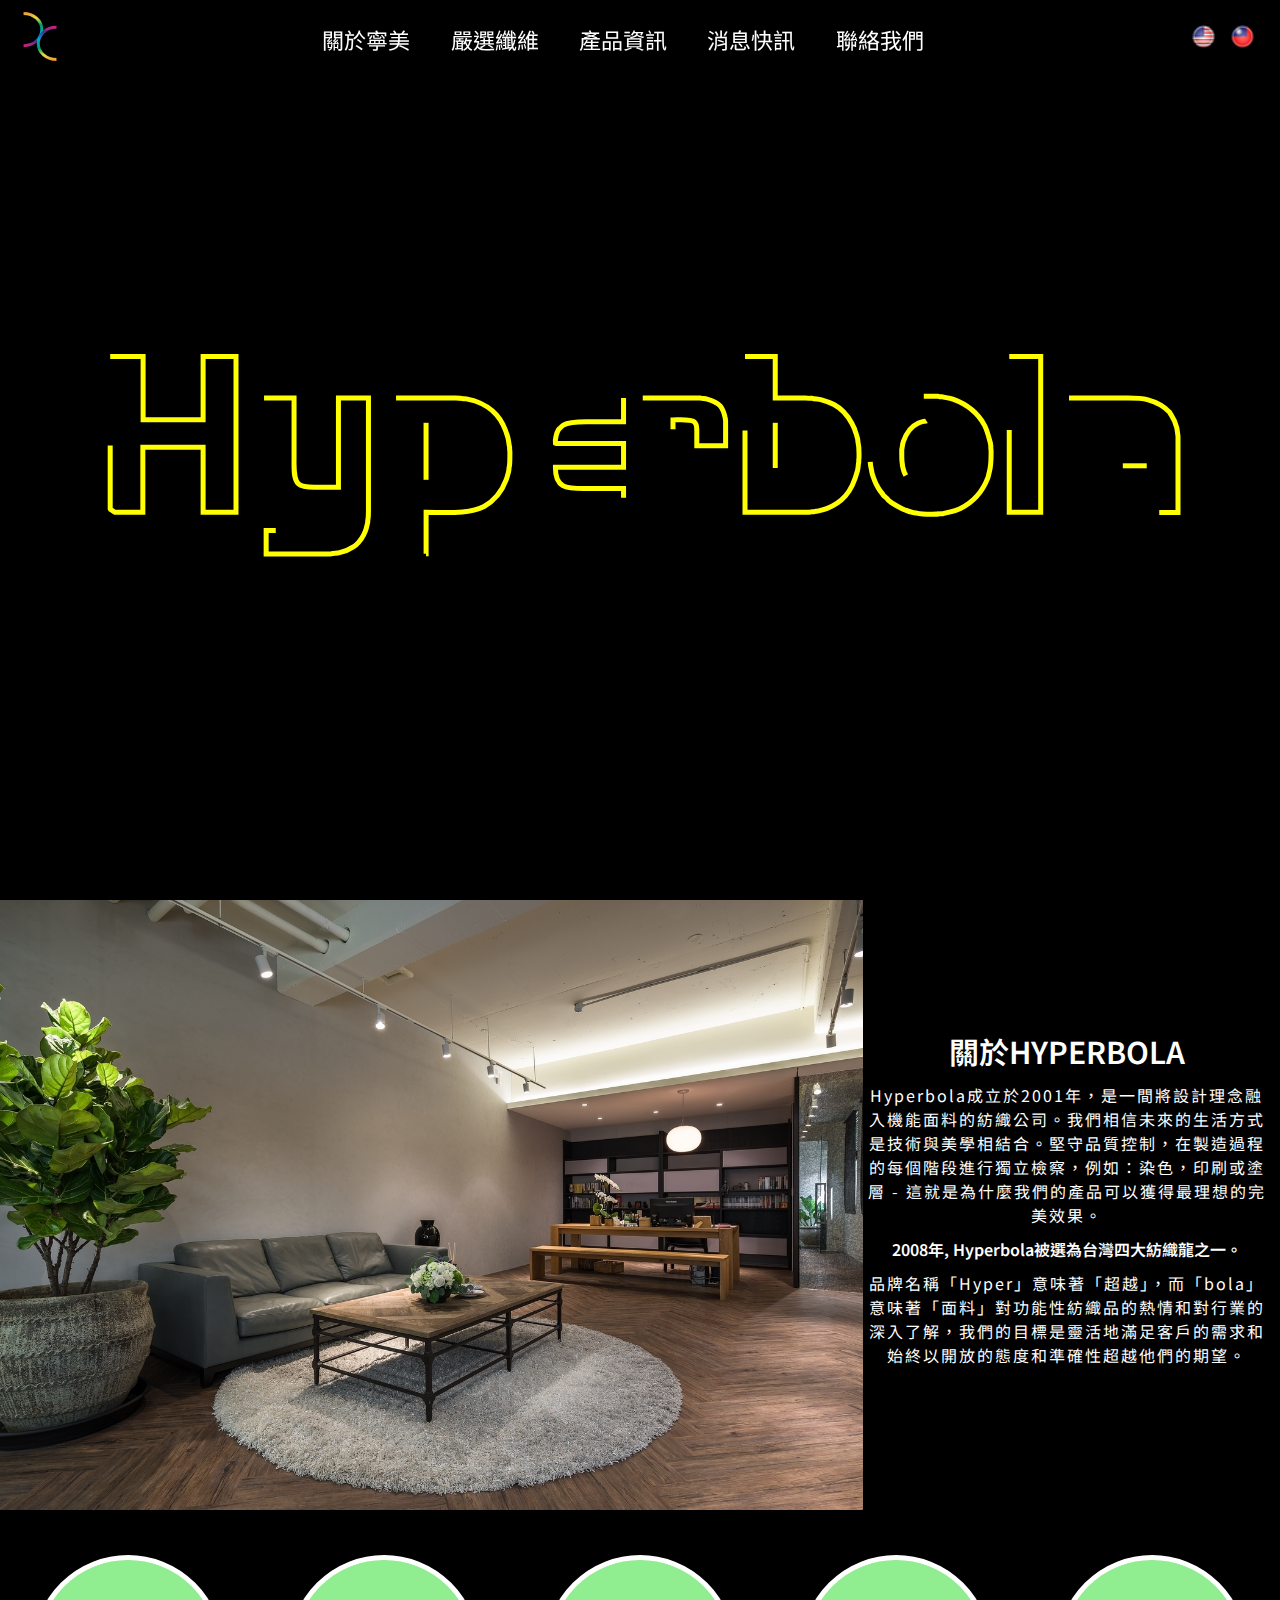
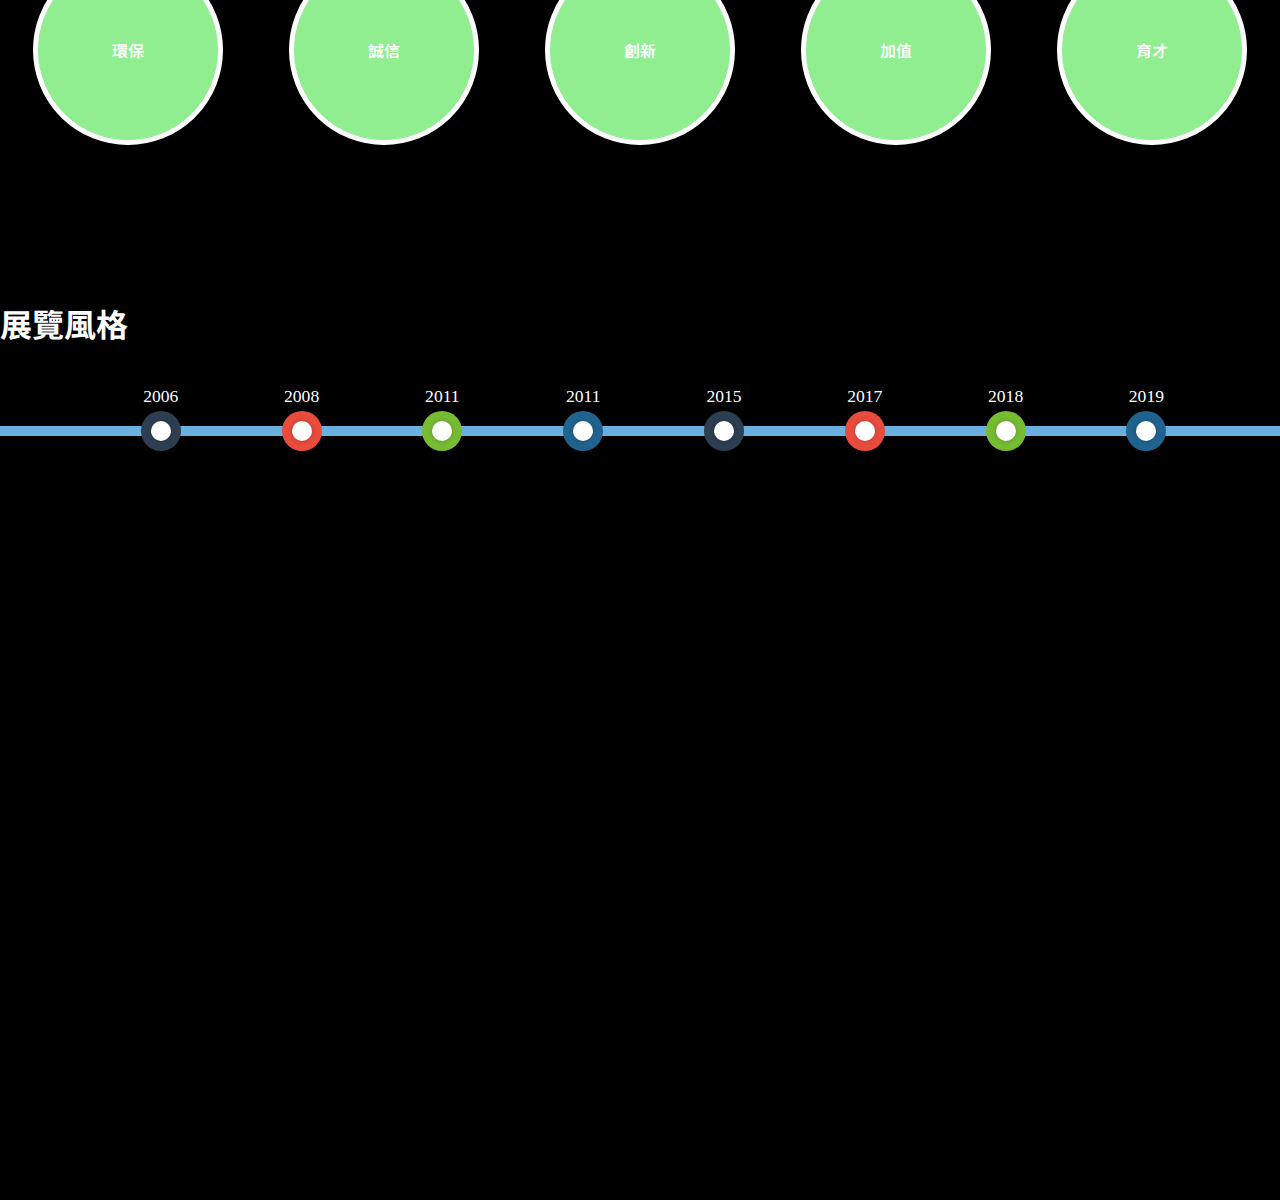
==== commit 077dbfdb: "200321 - exhibition" ====
--- a/index.html
+++ b/index.html
@@ -1,121 +1,329 @@
 <!DOCTYPE html>
 <html lang="en">
-<head>
-    <meta charset="UTF-8">
-    <meta name="viewport" content="width=device-width, initial-scale=1.0">
-    <link rel="stylesheet" href="https://stackpath.bootstrapcdn.com/bootstrap/4.2.1/css/bootstrap.min.css" integrity="sha384-GJzZqFGwb1QTTN6wy59ffF1BuGJpLSa9DkKMp0DgiMDm4iYMj70gZWKYbI706tWS" crossorigin="anonymous">
-    <link rel="stylesheet" href="./css/style.css">
-    <link href="https://fonts.googleapis.com/css?family=Noto+Sans+TC&display=swap&subset=chinese-traditional" rel="stylesheet">
-    <link rel="shortcut icon" href="./img/01-logo/favicon-hyperbola.ico.ico"/>
+  <head>
+    <meta charset="UTF-8" />
+    <meta name="viewport" content="width=device-width, initial-scale=1.0" />
+    <link
+      rel="stylesheet"
+      href="https://stackpath.bootstrapcdn.com/bootstrap/4.2.1/css/bootstrap.min.css"
+      integrity="sha384-GJzZqFGwb1QTTN6wy59ffF1BuGJpLSa9DkKMp0DgiMDm4iYMj70gZWKYbI706tWS"
+      crossorigin="anonymous"
+    />
+    <link rel="stylesheet" href="./css/style.css" />
+    <link
+      href="https://fonts.googleapis.com/css?family=Noto+Sans+TC&display=swap&subset=chinese-traditional"
+      rel="stylesheet"
+    />
+    <link rel="shortcut icon" href="./img/01-logo/favicon-hyperbola.ico" />
     <title>Hyperbola</title>
+    </head>
+    <body>
+    <div class="hyperbola_web">
+      <nav class="nav-bar">
+        <div class="item logo">
+          <img src="./img/01-logo/Logo_img.svg" alt="" />
+        </div>
+        <div class="item item2">
+          <div class="sections">
+            <ul>
+              <li>關於寧美</li>
+              <li>嚴選纖維</li>
+              <li>產品資訊</li>
+              <li>消息快訊</li>
+              <li>聯絡我們</li>
+            </ul>
+          </div>
+        </div>
+        <div class="item lang">
+          <img src="./img/03-lang/lang-en.png" alt="" />
+          <img src="./img/03-lang/lang-tw.png" alt="" />
+        </div>
+      </nav>
+      <header>
+        <div class="container">
+            <div class="bannerLogo">
+                <svg id="hyperbola" viewBox="0 0 2200 450">
+                  <path
+                    class="el wordOutline"
+                    stroke="yellow"
+                    stroke-width="10"
+                    fill="#000"
+                    d="M40.4,38.2c21.9,0,43.8,0,65.8,0c0,42.1,0,84.2,0,126.2c40,0,80,0,120,0c0-42.1,0-84.2,0-126.2c21.9,0,43.8,0,65.8,0c0,103.8,0,207.7,0,311.5c-21.9,0-43.8,0-65.8,0c0-43.4,0-86.7,0-130.1c-40.2,0-80.3,0-120.5,0c0,43.4,0,86.7,0,130.1c-14.7,0-29.4,0-44.2,0c-3.8,0-7.7,0-11.5,0c-2.1-0.7-4-2.9-5.8-4.1c-1.1-0.8-3.3-1.4-3.8-2.6C40.4,241.4,40.4,139.7,40.4,38.2z"
+                  ></path>
+                  <path
+                    class="el wordOutline"
+                    stroke="yellow"
+                    stroke-width="10"
+                    fill="#000"
+                    d="M1310,38.2c20.2,0,40.3,0,60.5,0c0,27.7,0,55.4,0,83c16.5,0,33,0,49.4,0c6.2,0,14.3-0.9,19.7,0.5c1.6,0,3.2,0,4.8,0c6.1,1.5,12.7,1.2,18.7,2.9c8.9,2.5,17.3,5.4,24.7,9.4c14.3,7.7,27.8,22.7,35.5,37c2.1,3.9,3.8,8.1,5.8,12c0.6,1.2,0.4,2.3,1,3.6c2.1,4.7,3.6,10.5,5,15.8c0.7,2.5,0.3,4.5,1,7.2c1.5,6.2,1.9,13.2,1.9,21.1c0,4.5,0.4,10.2-0.5,13.9c0,1.6,0,3.2,0,4.8c-1.3,5.2-1,11-2.4,16.3c-5.3,20.3-12.2,37.6-24.2,51.1c-9.4,10.6-23.2,20-37.7,25.4c-6.4,2.4-13.3,3.8-20.2,5.5c-0.8,0-1.6,0-2.4,0c-0.9,0.2-2.5,0.7-3.4,1c-1.3,0-2.6,0-3.8,0c-4.6,1.1-10.9,1-16.8,1c-8,0-16,0-24,0c-30.9,0-61.8,0-92.6,0C1310,245.8,1310,142,1310,38.2z"
+                  ></path>
+                  <path
+                    class="el wordOutline"
+                    stroke="yellow"
+                    stroke-width="10"
+                    fill="#000"
+                    d="M1838.5,38.2c21,0,41.9,0,62.9,0c0,103.8,0,207.7,0,311.5c-21,0-41.9,0-62.9,0C1838.5,245.8,1838.5,142,1838.5,38.2z"
+                  ></path>
+                  <path
+                    class="el wordOutline"
+                    stroke="yellow"
+                    stroke-width="10"
+                    fill="#000"
+                    d="M1667.6,117.4c9.1,0,18.2,0,27.4,0c1.1,0.3,3.3,0.7,4.3,1c1.3,0,2.6,0,3.8,0c7.5,1.9,15.6,2.5,22.6,5c28.7,10.4,49.4,26.6,63.1,51.8c5.7,10.4,8.4,22.3,11.8,35.3c0.5,2,0.5,4.1,1,5.8c0,1.6,0,3.2,0,4.8c1,4,0.5,10.1,0.5,14.9c0,12.6-0.8,23.1-3.4,32.6c-1.2,4.3-1.6,8.1-3.1,12c-10.8,28.4-28.6,48.2-54.7,61.2c-10.2,5.1-22,7.2-34.3,10.3c-2.6,0.7-4.6-0.2-7.2,0.5c-4.6,1.1-10.9,1-16.8,1c-10.9,0-20.7-0.2-29.3-2.4c-1.6-0.2-3.2-0.3-4.8-0.5c-5.9-1.5-12.1-3.2-17.3-5.5c-1.3-0.6-2.4-0.4-3.6-1c-10.5-5.2-21.4-10.3-29.8-17.8c-1.6-1.4-2.8-3.3-4.3-4.8c-2.3-2.3-5-4.3-7.2-6.7c-0.6-0.7-0.8-1.7-1.4-2.4c-3.5-4-7-8.7-9.6-13.4c-0.7-1.2-0.7-2.4-1.4-3.6c-0.3-0.5-1.2-1.1-1.4-1.7c-3.2-6.2-5.3-13.2-7.7-19.9c-1.3-3.5-1.2-6.8-2.2-10.6c-2-7.5-2.4-16-2.4-25.7c0-18.1,1.7-32.4,6.5-45.4c1.4-3.8,2.1-7.3,3.8-10.8c13.4-26.9,32.9-45.5,62.2-56.6c7.5-2.8,15.7-3.9,24-6C1659,118.2,1666,118.4,1667.6,117.4z"
+                  ></path>
+                  <path
+                    class="el wordOutline"
+                    stroke="yellow"
+                    stroke-width="10"
+                    fill="#000"
+                    d="M348.1,121.2c20,0,40,0,60,0c0,40.2,0,80.5,0,120.7c0,19.8-1.5,41.4,8.9,50.9c6.8,6.2,19,6.5,31.9,6.5c16,0,32,0,48,0c0-59.4,0-118.7,0-178.1c20,0,40,0,60,0c0,60.8,0,121.6,0,182.4c0,13.3,0,26.6,0,39.8c0,8.1,0.1,16.2-1.4,22.6c0,1.1,0,2.2,0,3.4c-1.5,5.9-2.5,11.9-4.6,17.3c-4.5,11.7-11.1,21.4-19.7,29c-1.4,1.2-3,1.9-4.6,2.9c-8.1,5.4-16.6,8.9-27.4,11.8c-5.5,1.5-11.7,1-17.3,2.4c-11.3,0-22.6,0-33.8,0c-31.9,0-63.8,0-95.8,0c0-15.5,0-31,0-46.6c25.7,0,51.4,0,77,0c6.2,0,12.5,0,18.7,0c6.8,0,13.6,0,20.4,0c19.7-4.8,28.4-12,28.3-36.5c-17,0-34.1,0-51.1,0c-8.1,0-17.5,0.7-24.2-1c-1.3,0-2.6,0-3.8,0c-3-0.7-6.7-1.2-9.6-1.9c-2-0.5-3.5-0.1-5.3-0.7c-3.6-1.3-7.4-2-11-3.4c-8-3-15.9-7.7-21.8-13c-1.9-1.7-3.1-3.9-4.8-5.8c-8.1-9.2-11.7-21.2-15.1-35.3c0-1,0-1.9,0-2.9c-1-4.3-0.8-10.4-1.9-14.9c0-11.4,0-22.9,0-34.3C348.1,198.2,348.1,159.7,348.1,121.2z"
+                  ></path>
+                  <path
+                    class="el wordOutline"
+                    stroke="yellow"
+                    stroke-width="10"
+                    fill="#000"
+                    d="M612.1,121.2c30.8,0,61.6,0,92.4,0c8.1,0,16.2,0,24.2,0c5.9,0,12.2-0.2,16.8,1c2.5,0.6,4.3-0.1,6.7,0.5c5.9,1.5,12.1,2.4,17.8,4.3c17.3,6,32,15.3,43,27.6c10.6,11.9,18,28.2,22.8,45.8c1.6,6,1.8,12.6,3.4,18.7c0,1.4,0,2.9,0,4.3c1,4,0.5,10.1,0.5,14.9c0,7.8,0.1,15.4-1.4,21.6c-0.7,2.8-0.2,5.1-1,7.7c-1.6,5.8-3,11.8-5,17.3c-8.5,22.4-24.1,42.2-44.2,53c-27.8,15.1-73.2,11.8-115.9,11.8c0,27.7,0,55.4,0,83c-20,0-40,0-60,0C612.1,328.9,612.1,225,612.1,121.2z"
+                  ></path>
+                  <path
+                    class="el wordOutline"
+                    stroke="yellow"
+                    stroke-width="10"
+                    fill="#000"
+                    d="M1067.1,121.2c0,15.8,0,31.7,0,47.5c-23.7,0-47.4,0-71,0c-18.6,0-37.6-0.4-49.4,6.5c-2.6,1.5-4.5,3.7-6.5,5.8c-1.1,1.1-2.5,2.2-3.4,3.6c-3,5.2-7.4,18.2-5.8,26.9c0.2,0.1,0.5,0.2,0.7,0.2c1.3,0.8,8,0.2,10.1,0.2c8.8,0,17.6,0,26.4,0c33,0,65.9,0,98.9,0c0,15.8,0,31.7,0,47.5c-45.4,0-90.9,0-136.3,0c-0.2,17.1,4.1,30.5,14.9,36.7c11,6.3,28.5,6,45.6,6c25.3,0,50.6,0,75.8,0c0,15.8,0,31.7,0,47.5c-25.1,0-50.2,0-75.4,0c-15.2,0-31.5,0.7-43.7-2.4c-0.8,0-1.6,0-2.4,0c-6.2-1.6-12.9-2.8-18.7-5c-18.3-7-34-17.7-44.2-32.9c-4.4-6.6-8.3-14.2-11.3-22.1c-1.6-4.1-2.4-8.4-3.8-12.5c-0.6-1.8-0.2-3.3-0.7-5.3c-0.4-1.7-1-4.4-1.4-6.2c-0.9-3.6-0.6-7.3-1.4-10.6c0-1.9,0-3.8,0-5.8c-1-4.3-1.1-18.3,0-22.6c0-1.9,0-3.8,0-5.8c0.3-1.1,0.7-3.3,1-4.3c0.6-2.5-0.1-4.3,0.5-6.7c1.1-4.4,1.6-10.1,3.1-14.4c5-14.1,9.9-26.6,18.7-36.7c0.6-0.7,0.8-1.7,1.4-2.4c9.9-11.2,23.4-19.6,38.6-25.4c5.9-2.2,12.5-3.4,18.7-5c3.1-0.8,6.3-0.7,9.1-1.4c1.4,0,2.9,0,4.3,0c8.6-2.1,22-1,32.2-1C1016.9,121.2,1042,121.2,1067.1,121.2z"
+                  ></path>
+                  <path
+                    class="el wordOutline"
+                    stroke="yellow"
+                    stroke-width="10"
+                    fill="#000"
+                    d="M1105.5,121.2c29.4,0,58.7,0,88.1,0c9.2,0,18.4,0,27.6,0c4.1,1,8.8,0.8,13,1.9c10.6,2.8,19.8,6.6,26.2,13.7c5.1,5.8,7.7,14.1,9.8,22.8c0.6,2.2,0.5,4.8,1,6.7c0,16.8,0,33.6,0,50.4c-19.2,0-38.4,0-57.6,0c0-9,0-17.9,0-26.9c0-6.1,0.2-12-1.7-16.3c-0.7-1.4-2.2-3.5-3.4-4.6c-6.7-6.1-29.5-4.1-42.5-4.1c0,61.6,0,123.2,0,184.8c-20.2,0-40.3,0-60.5,0C1105.5,273.5,1105.5,197.3,1105.5,121.2z"
+                  ></path>
+                  <path
+                    class="el wordOutline"
+                    stroke="yellow"
+                    stroke-width="10"
+                    fill="#000"
+                    d="M1958,121.2c33.1,0,66.2,0,99.4,0c19.5,0,41.5-1.4,57.1,2.9c19.2,5.2,32.9,12.3,44.4,25.2c1.2,1.4,1.9,3,2.9,4.6c5.1,7.7,9,16.5,11.8,26.9c1.3,5.1,1.1,10.7,2.4,15.8c0,12.3,0,24.6,0,37c0,38.7,0,77.4,0,116.2c-38.6,0-77.1,0-115.7,0c-14,0-28,0-42,0c-12,0-23.5,0.1-32.4-3.1c-18.7-6.7-29.3-15.2-37.7-32.2c-3.5-7-5.5-18.7-5.5-29c0-31.3,9.3-52.2,29.5-63.1c8.6-4.6,18.8-6.7,29.5-9.4c2.6-0.6,5.4-0.4,7.7-1c1.3,0,2.6,0,3.8,0c5-1.2,11.2-1,17.3-1c8.7,0,17.4,0,26.2,0c12.2,0,24.3,0,36.5,0c5.9,0,13.1,0.8,18.5-0.2c0.1-0.2,0.2-0.5,0.2-0.7c1.2-2-0.4-7.9,0.2-10.6c1-4.3,0-6.9-1.2-10.1c-2.7-7.3-6.4-11.2-13-14.6c-13.2-6.8-33.1-6.5-53.3-6.5c-28.9,0-57.8,0-86.6,0C1958,152.6,1958,136.9,1958,121.2z"
+                  ></path>
+                  <path
+                    class="el wordInner"
+                    stroke="yellow"
+                    stroke-width="10"
+                    fill="black"
+                    d="M1672.9,166.8c-1.5,1-3.8,0.5-5.8,1c-3.6,0.9-7.7,2.1-11,3.6c-15.5,7-23.6,20-29.5,36.7c-1.8,5-1.8,11-3.1,16.3c0,2.9,0,5.8,0,8.6c0,7.6,0,15.3,1.4,21.1c0,0.8,0,1.6,0,2.4c0.9,3.8,2.1,9.5,3.6,13c6.6,14.9,15.2,25.7,31,31.4c6.3,2.3,12.5,3.6,21.6,3.6c2.6,0,5.1,0,7.7,0c6.1-1.5,12.1-2.2,17.3-4.6c2.3-1,7.1-3.7,8.9-5.3c1.6-1.4,2.8-3.3,4.3-4.8c2.1-2.1,4.7-4,6.7-6.2c3.3-3.6,5.6-9.5,7.7-14.2c1.9-4.3,2.9-10.1,4.1-14.9c0-0.8,0-1.6,0-2.4c1.4-5.6,1-13.6,1-20.6c0-4,0.4-8.5-0.5-12c-1.8-7.2-2.7-14.4-5.5-20.6c-7.1-15.9-19.3-26.5-37.7-31.2C1688.7,166.1,1680.4,166.8,1672.9,166.8z"
+                  ></path>
+                  <path
+                    class="el wordInner"
+                    stroke="yellow"
+                    stroke-width="10"
+                    fill="black"
+                    d="M672.1,170.6c0,43.4,0,86.7,0,130.1c30.4,0.2,61.8,2.2,81.1-8.9c9.5-5.5,15.5-15.1,19.4-26.2c1.6-4.6,1.9-10,3.1-14.9c0-1.4,0-2.9,0-4.3c0.9-3.9,0.5-9.7,0.5-14.4c0-19.1-3.2-35.9-12.2-45.8c-6.9-7.5-16-11.2-27.6-14.2c-7.3-1.8-16.3-1.4-25.2-1.4C698.1,170.6,685.1,170.6,672.1,170.6z"
+                  ></path>
+                  <path
+                    class="el wordInner"
+                    stroke="yellow"
+                    stroke-width="10"
+                    fill="black"
+                    d="M1370.5,170.6c0,43.4,0,86.7,0,130.1c12.8,0,25.6,0,38.4,0c8.8,0,18.3,0.4,25.4-1.4c12.2-3.1,20.8-6.7,28.1-14.6c8.7-9.5,12.2-27.4,12.2-45.6c0-6.3,0.3-12.8-1-18c0-1,0-1.9,0-2.9c-2.7-11-4.8-21.9-11.3-29c-1.1-1.2-2.7-2.2-3.8-3.4c-2.4-2.4-4.9-5-7.9-6.7C1431.9,168.2,1399.9,170.7,1370.5,170.6z"
+                  ></path>
+                  <path
+                    class="el wordInner"
+                    stroke="yellow"
+                    stroke-width="10"
+                    fill="black"
+                    d="M2113.5,256.6c-19.7,0-39.4,0-59,0c-24.7,0-44-1.6-49,18.7c0,1.5,0,3,0,4.6c0,6.1-0.1,11.3,2.2,15.1c0.5,0.9,1.7,1.5,2.4,2.2c6.6,6.6,14.6,6.5,27.6,6.5c17,0,34.1,0,51.1,0c5.2,0,10.4,0,15.6,0c2.8,0,6.2,0.2,8.6-0.2c0.1-0.2,0.2-0.5,0.2-0.7c0.9-1.5,0.2-10.2,0.2-12.7C2113.5,278.8,2113.5,267.7,2113.5,256.6z"
+                  ></path>
+                </svg>
+              </div>
+        </div>
+      </header>
+      <main>
+        <div class="container container_bg">
+          <section class="about">
+            <div class="figure"></div>
+            <div class="content">
+              <div class="text-container">
+                <div class="title">關於HYPERBOLA</div>
+                <div class="text text1">
+                  Hyperbola成立於2001年，是一間將設計理念融入機能面料的紡織公司。我們相信未來的生活方式是技術與美學相結合。堅守品質控制，在製造過程的每個階段進行獨立檢察，例如：染色，印刷或塗層
+                  - 這就是為什麼我們的產品可以獲得最理想的完美效果。
+                </div>
+                <div class="sub-text">
+                  2008年, Hyperbola被選為台灣四大紡織龍之一。
+                </div>
+                <div class="text text2">
+                  品牌名稱「Hyper」意味著「超越」，而「bola」意味著「面料」對功能性紡織品的熱情和對行業的深入了解，我們的目標是靈活地滿足客戶的需求和始終以開放的態度和準確性超越他們的期望。
+                </div>
+              </div>
+            </div>
+            <div class="special">
+              <div class="item item1">環保</div>
+              <div class="item item2">誠信</div>
+              <div class="item item3">創新</div>
+              <div class="item item4">加值</div>
+              <div class="item item5">育才</div>
+            </div>
+          </section>
+          <section class="exhibition">
+            <h1>展覽風格</h1>
+            <div id="timeline">
+                <div class="dot" id="one">
+                    <span></span>
+                    <date>2006</date>
+                </div>
+                <div class="dot" id="two">
+                    <span></span>
+                    <date>2008</date>
+                </div>
+                <div class="dot" id="three">
+                    <span></span>
+                     <date>2011</date>
+                </div>
+                <div class="dot" id="four">
+                    <span></span>
+                     <date>2011</date>
+                </div>
+                <div class="dot" id="five">
+                    <span></span>
+                     <date>2015</date>
+                </div>
+                <div class="dot" id="six">
+                    <span></span>
+                     <date>2017</date>
+                </div>
+                <div class="dot" id="seven">
+                    <span></span>
+                     <date>2018</date>
+                </div>
+                <div class="dot" id="eight">
+                    <span></span>
+                     <date>2019</date>
+                </div>
+                <div class="inside"></div>
+            </div>
+            <!-- Modals -->
+            <div class="exhibition_img modal nobox one">
+                <h2>2006 - OR summer</h2>
+                <img src="./img/02-exhibtions/2006-OR.jpg" alt="">
+            </div>
+            <div class="exhibition_img modal nobox two">
+                <h2>2008 - ISPO冬展</h2>
+                <img src="./img/02-exhibtions/2008 ISPO冬展 (1).jpg" alt="">
+            </div>
+            <div class="exhibition_img modal nobox three">
+                <h2>2011 - 德國夏天Outdoor展</h2>
+                <img src="./img/02-exhibtions/2011 德國夏天Outdoor展 (3).jpg" alt="">
+            </div>
+            <div class="exhibition_img modal nobox four">
+                <h2>2011 - OR summer</h2>
+                <img src="./img/02-exhibtions/2011 OR summer.jpg" alt="">
+            </div>
+            <div class="exhibition_img modal nobox five">
+                <h2>2015 - ISPO冬展</h2>
+                <img src="./img/02-exhibtions/2015_001_PGL5194.jpg" alt="">
+            </div>
+            <div class="exhibition_img modal nobox six">
+                <h2>2016 - ISPO冬展</h2>
+                <img src="./img/02-exhibtions/2017-ISPO (1).jpg" alt="">
+            </div>
+            <div class="exhibition_img modal nobox seven">
+                <h2>2018 - ISPO冬展</h2>
+                <img src="./img/02-exhibtions/2018-ISPO.jpg" alt="">
+            </div>
+            <div class="exhibition_img modal nobox eight">
+                <h2>2019 - ISPO冬展</h2>
+                <img src="./img/02-exhibtions/2019ISPO_190318_0001.jpg" alt="">
+            </div>
 
-    
-</head>
-<body>
-    <div class="hyperbola_web">
-        <nav class="nav-bar">
-            <div class="item logo">
-                <img src="./img/01-logo/Logo_img.svg" alt="">
-            </div>
-            <div class="item item2">
-                <div class="sections">
-                    <ul>
-                        <li>關於寧美</li>
-                        <li>嚴選纖維</li>
-                        <li>產品資訊</li>
-                        <li>消息快訊</li>
-                        <li>聯絡我們</li>
-                    </ul>
-                </div>
-            </div>
-            <div class="item lang">
-                <img src="./img/03-lang/lang-en.png" alt="">
-                <img src="./img/03-lang/lang-tw.png" alt="">
-            </div>
-        </nav>
-        <header>
-        <div class="bannerLogo">
-            <svg id="hyperbola" viewBox="0 0 2200 450">
-                <path class="el wordOutline" stroke="yellow" stroke-width="10" fill="#000" d="M40.4,38.2c21.9,0,43.8,0,65.8,0c0,42.1,0,84.2,0,126.2c40,0,80,0,120,0c0-42.1,0-84.2,0-126.2c21.9,0,43.8,0,65.8,0c0,103.8,0,207.7,0,311.5c-21.9,0-43.8,0-65.8,0c0-43.4,0-86.7,0-130.1c-40.2,0-80.3,0-120.5,0c0,43.4,0,86.7,0,130.1c-14.7,0-29.4,0-44.2,0c-3.8,0-7.7,0-11.5,0c-2.1-0.7-4-2.9-5.8-4.1c-1.1-0.8-3.3-1.4-3.8-2.6C40.4,241.4,40.4,139.7,40.4,38.2z"></path>
-                <path class="el wordOutline" stroke="yellow" stroke-width="10" fill="#000" d="M1310,38.2c20.2,0,40.3,0,60.5,0c0,27.7,0,55.4,0,83c16.5,0,33,0,49.4,0c6.2,0,14.3-0.9,19.7,0.5c1.6,0,3.2,0,4.8,0c6.1,1.5,12.7,1.2,18.7,2.9c8.9,2.5,17.3,5.4,24.7,9.4c14.3,7.7,27.8,22.7,35.5,37c2.1,3.9,3.8,8.1,5.8,12c0.6,1.2,0.4,2.3,1,3.6c2.1,4.7,3.6,10.5,5,15.8c0.7,2.5,0.3,4.5,1,7.2c1.5,6.2,1.9,13.2,1.9,21.1c0,4.5,0.4,10.2-0.5,13.9c0,1.6,0,3.2,0,4.8c-1.3,5.2-1,11-2.4,16.3c-5.3,20.3-12.2,37.6-24.2,51.1c-9.4,10.6-23.2,20-37.7,25.4c-6.4,2.4-13.3,3.8-20.2,5.5c-0.8,0-1.6,0-2.4,0c-0.9,0.2-2.5,0.7-3.4,1c-1.3,0-2.6,0-3.8,0c-4.6,1.1-10.9,1-16.8,1c-8,0-16,0-24,0c-30.9,0-61.8,0-92.6,0C1310,245.8,1310,142,1310,38.2z"></path>
-                <path class="el wordOutline" stroke="yellow" stroke-width="10" fill="#000" d="M1838.5,38.2c21,0,41.9,0,62.9,0c0,103.8,0,207.7,0,311.5c-21,0-41.9,0-62.9,0C1838.5,245.8,1838.5,142,1838.5,38.2z"></path>
-                <path class="el wordOutline" stroke="yellow" stroke-width="10" fill="#000" d="M1667.6,117.4c9.1,0,18.2,0,27.4,0c1.1,0.3,3.3,0.7,4.3,1c1.3,0,2.6,0,3.8,0c7.5,1.9,15.6,2.5,22.6,5c28.7,10.4,49.4,26.6,63.1,51.8c5.7,10.4,8.4,22.3,11.8,35.3c0.5,2,0.5,4.1,1,5.8c0,1.6,0,3.2,0,4.8c1,4,0.5,10.1,0.5,14.9c0,12.6-0.8,23.1-3.4,32.6c-1.2,4.3-1.6,8.1-3.1,12c-10.8,28.4-28.6,48.2-54.7,61.2c-10.2,5.1-22,7.2-34.3,10.3c-2.6,0.7-4.6-0.2-7.2,0.5c-4.6,1.1-10.9,1-16.8,1c-10.9,0-20.7-0.2-29.3-2.4c-1.6-0.2-3.2-0.3-4.8-0.5c-5.9-1.5-12.1-3.2-17.3-5.5c-1.3-0.6-2.4-0.4-3.6-1c-10.5-5.2-21.4-10.3-29.8-17.8c-1.6-1.4-2.8-3.3-4.3-4.8c-2.3-2.3-5-4.3-7.2-6.7c-0.6-0.7-0.8-1.7-1.4-2.4c-3.5-4-7-8.7-9.6-13.4c-0.7-1.2-0.7-2.4-1.4-3.6c-0.3-0.5-1.2-1.1-1.4-1.7c-3.2-6.2-5.3-13.2-7.7-19.9c-1.3-3.5-1.2-6.8-2.2-10.6c-2-7.5-2.4-16-2.4-25.7c0-18.1,1.7-32.4,6.5-45.4c1.4-3.8,2.1-7.3,3.8-10.8c13.4-26.9,32.9-45.5,62.2-56.6c7.5-2.8,15.7-3.9,24-6C1659,118.2,1666,118.4,1667.6,117.4z"></path>
-                <path class="el wordOutline" stroke="yellow" stroke-width="10" fill="#000" d="M348.1,121.2c20,0,40,0,60,0c0,40.2,0,80.5,0,120.7c0,19.8-1.5,41.4,8.9,50.9c6.8,6.2,19,6.5,31.9,6.5c16,0,32,0,48,0c0-59.4,0-118.7,0-178.1c20,0,40,0,60,0c0,60.8,0,121.6,0,182.4c0,13.3,0,26.6,0,39.8c0,8.1,0.1,16.2-1.4,22.6c0,1.1,0,2.2,0,3.4c-1.5,5.9-2.5,11.9-4.6,17.3c-4.5,11.7-11.1,21.4-19.7,29c-1.4,1.2-3,1.9-4.6,2.9c-8.1,5.4-16.6,8.9-27.4,11.8c-5.5,1.5-11.7,1-17.3,2.4c-11.3,0-22.6,0-33.8,0c-31.9,0-63.8,0-95.8,0c0-15.5,0-31,0-46.6c25.7,0,51.4,0,77,0c6.2,0,12.5,0,18.7,0c6.8,0,13.6,0,20.4,0c19.7-4.8,28.4-12,28.3-36.5c-17,0-34.1,0-51.1,0c-8.1,0-17.5,0.7-24.2-1c-1.3,0-2.6,0-3.8,0c-3-0.7-6.7-1.2-9.6-1.9c-2-0.5-3.5-0.1-5.3-0.7c-3.6-1.3-7.4-2-11-3.4c-8-3-15.9-7.7-21.8-13c-1.9-1.7-3.1-3.9-4.8-5.8c-8.1-9.2-11.7-21.2-15.1-35.3c0-1,0-1.9,0-2.9c-1-4.3-0.8-10.4-1.9-14.9c0-11.4,0-22.9,0-34.3C348.1,198.2,348.1,159.7,348.1,121.2z"></path>
-                <path class="el wordOutline" stroke="yellow" stroke-width="10" fill="#000" d="M612.1,121.2c30.8,0,61.6,0,92.4,0c8.1,0,16.2,0,24.2,0c5.9,0,12.2-0.2,16.8,1c2.5,0.6,4.3-0.1,6.7,0.5c5.9,1.5,12.1,2.4,17.8,4.3c17.3,6,32,15.3,43,27.6c10.6,11.9,18,28.2,22.8,45.8c1.6,6,1.8,12.6,3.4,18.7c0,1.4,0,2.9,0,4.3c1,4,0.5,10.1,0.5,14.9c0,7.8,0.1,15.4-1.4,21.6c-0.7,2.8-0.2,5.1-1,7.7c-1.6,5.8-3,11.8-5,17.3c-8.5,22.4-24.1,42.2-44.2,53c-27.8,15.1-73.2,11.8-115.9,11.8c0,27.7,0,55.4,0,83c-20,0-40,0-60,0C612.1,328.9,612.1,225,612.1,121.2z"></path>
-                <path class="el wordOutline" stroke="yellow" stroke-width="10" fill="#000" d="M1067.1,121.2c0,15.8,0,31.7,0,47.5c-23.7,0-47.4,0-71,0c-18.6,0-37.6-0.4-49.4,6.5c-2.6,1.5-4.5,3.7-6.5,5.8c-1.1,1.1-2.5,2.2-3.4,3.6c-3,5.2-7.4,18.2-5.8,26.9c0.2,0.1,0.5,0.2,0.7,0.2c1.3,0.8,8,0.2,10.1,0.2c8.8,0,17.6,0,26.4,0c33,0,65.9,0,98.9,0c0,15.8,0,31.7,0,47.5c-45.4,0-90.9,0-136.3,0c-0.2,17.1,4.1,30.5,14.9,36.7c11,6.3,28.5,6,45.6,6c25.3,0,50.6,0,75.8,0c0,15.8,0,31.7,0,47.5c-25.1,0-50.2,0-75.4,0c-15.2,0-31.5,0.7-43.7-2.4c-0.8,0-1.6,0-2.4,0c-6.2-1.6-12.9-2.8-18.7-5c-18.3-7-34-17.7-44.2-32.9c-4.4-6.6-8.3-14.2-11.3-22.1c-1.6-4.1-2.4-8.4-3.8-12.5c-0.6-1.8-0.2-3.3-0.7-5.3c-0.4-1.7-1-4.4-1.4-6.2c-0.9-3.6-0.6-7.3-1.4-10.6c0-1.9,0-3.8,0-5.8c-1-4.3-1.1-18.3,0-22.6c0-1.9,0-3.8,0-5.8c0.3-1.1,0.7-3.3,1-4.3c0.6-2.5-0.1-4.3,0.5-6.7c1.1-4.4,1.6-10.1,3.1-14.4c5-14.1,9.9-26.6,18.7-36.7c0.6-0.7,0.8-1.7,1.4-2.4c9.9-11.2,23.4-19.6,38.6-25.4c5.9-2.2,12.5-3.4,18.7-5c3.1-0.8,6.3-0.7,9.1-1.4c1.4,0,2.9,0,4.3,0c8.6-2.1,22-1,32.2-1C1016.9,121.2,1042,121.2,1067.1,121.2z"></path>
-                <path class="el wordOutline" stroke="yellow" stroke-width="10" fill="#000" d="M1105.5,121.2c29.4,0,58.7,0,88.1,0c9.2,0,18.4,0,27.6,0c4.1,1,8.8,0.8,13,1.9c10.6,2.8,19.8,6.6,26.2,13.7c5.1,5.8,7.7,14.1,9.8,22.8c0.6,2.2,0.5,4.8,1,6.7c0,16.8,0,33.6,0,50.4c-19.2,0-38.4,0-57.6,0c0-9,0-17.9,0-26.9c0-6.1,0.2-12-1.7-16.3c-0.7-1.4-2.2-3.5-3.4-4.6c-6.7-6.1-29.5-4.1-42.5-4.1c0,61.6,0,123.2,0,184.8c-20.2,0-40.3,0-60.5,0C1105.5,273.5,1105.5,197.3,1105.5,121.2z"></path>
-                <path class="el wordOutline" stroke="yellow" stroke-width="10" fill="#000" d="M1958,121.2c33.1,0,66.2,0,99.4,0c19.5,0,41.5-1.4,57.1,2.9c19.2,5.2,32.9,12.3,44.4,25.2c1.2,1.4,1.9,3,2.9,4.6c5.1,7.7,9,16.5,11.8,26.9c1.3,5.1,1.1,10.7,2.4,15.8c0,12.3,0,24.6,0,37c0,38.7,0,77.4,0,116.2c-38.6,0-77.1,0-115.7,0c-14,0-28,0-42,0c-12,0-23.5,0.1-32.4-3.1c-18.7-6.7-29.3-15.2-37.7-32.2c-3.5-7-5.5-18.7-5.5-29c0-31.3,9.3-52.2,29.5-63.1c8.6-4.6,18.8-6.7,29.5-9.4c2.6-0.6,5.4-0.4,7.7-1c1.3,0,2.6,0,3.8,0c5-1.2,11.2-1,17.3-1c8.7,0,17.4,0,26.2,0c12.2,0,24.3,0,36.5,0c5.9,0,13.1,0.8,18.5-0.2c0.1-0.2,0.2-0.5,0.2-0.7c1.2-2-0.4-7.9,0.2-10.6c1-4.3,0-6.9-1.2-10.1c-2.7-7.3-6.4-11.2-13-14.6c-13.2-6.8-33.1-6.5-53.3-6.5c-28.9,0-57.8,0-86.6,0C1958,152.6,1958,136.9,1958,121.2z"></path>
-                <path class="el wordInner" stroke="yellow" stroke-width="10" fill="black" d="M1672.9,166.8c-1.5,1-3.8,0.5-5.8,1c-3.6,0.9-7.7,2.1-11,3.6c-15.5,7-23.6,20-29.5,36.7c-1.8,5-1.8,11-3.1,16.3c0,2.9,0,5.8,0,8.6c0,7.6,0,15.3,1.4,21.1c0,0.8,0,1.6,0,2.4c0.9,3.8,2.1,9.5,3.6,13c6.6,14.9,15.2,25.7,31,31.4c6.3,2.3,12.5,3.6,21.6,3.6c2.6,0,5.1,0,7.7,0c6.1-1.5,12.1-2.2,17.3-4.6c2.3-1,7.1-3.7,8.9-5.3c1.6-1.4,2.8-3.3,4.3-4.8c2.1-2.1,4.7-4,6.7-6.2c3.3-3.6,5.6-9.5,7.7-14.2c1.9-4.3,2.9-10.1,4.1-14.9c0-0.8,0-1.6,0-2.4c1.4-5.6,1-13.6,1-20.6c0-4,0.4-8.5-0.5-12c-1.8-7.2-2.7-14.4-5.5-20.6c-7.1-15.9-19.3-26.5-37.7-31.2C1688.7,166.1,1680.4,166.8,1672.9,166.8z"></path>
-                <path class="el wordInner" stroke="yellow" stroke-width="10" fill="black" d="M672.1,170.6c0,43.4,0,86.7,0,130.1c30.4,0.2,61.8,2.2,81.1-8.9c9.5-5.5,15.5-15.1,19.4-26.2c1.6-4.6,1.9-10,3.1-14.9c0-1.4,0-2.9,0-4.3c0.9-3.9,0.5-9.7,0.5-14.4c0-19.1-3.2-35.9-12.2-45.8c-6.9-7.5-16-11.2-27.6-14.2c-7.3-1.8-16.3-1.4-25.2-1.4C698.1,170.6,685.1,170.6,672.1,170.6z"></path>
-                <path class="el wordInner" stroke="yellow" stroke-width="10" fill="black" d="M1370.5,170.6c0,43.4,0,86.7,0,130.1c12.8,0,25.6,0,38.4,0c8.8,0,18.3,0.4,25.4-1.4c12.2-3.1,20.8-6.7,28.1-14.6c8.7-9.5,12.2-27.4,12.2-45.6c0-6.3,0.3-12.8-1-18c0-1,0-1.9,0-2.9c-2.7-11-4.8-21.9-11.3-29c-1.1-1.2-2.7-2.2-3.8-3.4c-2.4-2.4-4.9-5-7.9-6.7C1431.9,168.2,1399.9,170.7,1370.5,170.6z"></path>
-                <path class="el wordInner" stroke="yellow" stroke-width="10" fill="black" d="M2113.5,256.6c-19.7,0-39.4,0-59,0c-24.7,0-44-1.6-49,18.7c0,1.5,0,3,0,4.6c0,6.1-0.1,11.3,2.2,15.1c0.5,0.9,1.7,1.5,2.4,2.2c6.6,6.6,14.6,6.5,27.6,6.5c17,0,34.1,0,51.1,0c5.2,0,10.4,0,15.6,0c2.8,0,6.2,0.2,8.6-0.2c0.1-0.2,0.2-0.5,0.2-0.7c0.9-1.5,0.2-10.2,0.2-12.7C2113.5,278.8,2113.5,267.7,2113.5,256.6z"></path>
-            </svg>
-        </div>
-        </header>
-        <main>
-            <div class="container">
-                <section class="about">
-                    <div class="figure"></div>
-                    <div class="content">
-                        <div class="text-container">
-                            <div class="title">關於HYPERBOLA</div>
-                            <div class="text text1">
-                                Hyperbola成立於2001年，是一間將設計理念融入機能面料的紡織公司。我們相信未來的生活方式是技術與美學相結合。堅守品質控制，在製造過程的每個階段進行獨立檢察，例如：染色，印刷或塗層 - 這就是為什麼我們的產品可以獲得最理想的完美效果。
-                            </div>
-                            <div class="sub-text">
-                                2008年, Hyperbola被選為台灣四大紡織龍之一。
-                            </div>
-                            <div class="text text2">
-                                品牌名稱「Hyper」意味著「超越」，而「bola」意味著「面料」對功能性紡織品的熱情和對行業的深入了解，我們的目標是靈活地滿足客戶的需求和始終以開放的態度和準確性超越他們的期望。
-                            </div>
-                        </div>
-                    </div>
-                    <div class="special">
-                        <div class="item item1">環保</div>
-                        <div class="item item2">誠信</div>
-                        <div class="item item3">創新</div>
-                        <div class="item item4">加值</div>
-                        <div class="item item5">育才</div>
-                    </div>
-                </section>
-                <section>
-                    <div class="exhibition">
-                        <div class="timeline">
-                            <div class="startDot"></div>
-                            <div class="year">
-                                <div class="yearline"></div>
-                                <div class="yearblock"></div>
-                            </div>
-                        </div>
-                    </div>
-                </section>
-            </div>
-        </main>
+          </section>
+        </div>
+      </main>
     </div>
 
-
-
-	<script src="./anime-master/anime-master/lib/anime.min.js"></script>
+    <script src="./anime-master/anime-master/lib/anime.min.js"></script>
+    <script src="https://code.jquery.com/jquery-3.4.1.min.js" integrity="sha256-CSXorXvZcTkaix6Yvo6HppcZGetbYMGWSFlBw8HfCJo=" crossorigin="anonymous"></script>
     <script>
+        // Hyperbola字體動畫
         anime({
-            targets: '#hyperbola path',
+            targets: "#hyperbola path",
             strokeDashoffset: [anime.setDashoffset, 0],
-            easing: 'easeInOutQuad',
+            easing: "easeInOutQuad",
             duration: 2500,
-            direction: 'alternate',
-            delay: function(el, i) { return i * 100 },
-            loop: false,
-        })
+            direction: "alternate",
+        delay: function(el, i) {
+            return i * 100;
+        },
+            loop: false
+        });
         anime({
-            targets: '#hyperbola path.wordOutline',
-            easing: 'easeInOutQuad',
+            targets: "#hyperbola path.wordOutline",
+            easing: "easeInOutQuad",
             duration: 2000,
             delay: 2400,
-            fill: '#ffff00',
-        })
+            fill: "#ffff00"
+        });
 
+        //   時間軸
+        $(".dot:nth-child(1)").click(function(){
+            $(".inside").animate({
+                width: "11%"
+            },500);
+        });
+        $(".dot:nth-child(2)").click(function(){
+            $(".inside").animate({
+                width: "22%"
+            },500);
+        });
+        $(".dot:nth-child(3)").click(function(){
+            $(".inside").animate({
+                width: "33%"
+            },500);
+        });
+        $(".dot:nth-child(4)").click(function(){
+            $(".inside").animate({
+                width: "44%"
+            },500);
+        });
+        $(".dot:nth-child(5)").click(function(){
+            $(".inside").animate({
+                width: "55%"
+            },500);
+        });
+        $(".dot:nth-child(6)").click(function(){
+            $(".inside").animate({
+                width: "66%"
+            },500);
+        });
+        $(".dot:nth-child(7)").click(function(){
+            $(".inside").animate({
+                width: "77%"
+            },500);
+        });
+        $(".dot:nth-child(8)").click(function(){
+            $(".inside").animate({
+                width: "88%"
+            },500);
+        });
+        $(".mask").click(function(){
+            $(this).fadeOut(300);
+            $(".mask .exhibition_img").animate({
+                top: "-100%"
+            },300);
+        });
+        $(".dot").click(function() {
+            var modal = $(this).attr("id");
+            $(".mask").has(".exhibition_img." + modal).fadeIn(300);
+            $(".mask .exhibition_img." + modal).fadeIn(0).animate({
+                    top: "10%"
+            },300);
+        });
+        $(".modal").hide();
+        $(".dot").click(function() {
+            var modal = $(this).attr("id");
+            $(".exhibition_img.nobox").hide();
+            $(".exhibition_img.nobox." + modal).fadeIn(200);
+        });
     </script>
-
-    
-</body>
-</html>+  </body>
+</html>
--- a/css/style.css
+++ b/css/style.css
@@ -13,6 +13,10 @@
 body * {
   color: white;
   font-family: 'Noto Sans TC', sans-serif;
+}
+
+.container_bg {
+  background-color: #000;
 }
 
 ul, li {
@@ -240,8 +244,8 @@
 }
 
 main .container .about .special .item {
-  width: 200px;
-  height: 200px;
+  width: 180px;
+  height: 180px;
   background-color: lightgreen;
   border-radius: 50%;
   border: 5px solid #fff;
@@ -300,4 +304,132 @@
   -ms-grid-column: 5;
   grid-area: item5;
 }
+
+.exhibition {
+  margin-top: 100px;
+  height: 100vh;
+}
+
+div#timeline {
+  background-color: #6ab0de;
+  margin-top: 80px;
+  height: 10px;
+  width: 100%;
+  position: relative;
+}
+
+div#timeline .inside {
+  position: absolute;
+  height: 4px;
+  background-color: #fff;
+  width: 0%;
+  top: 3px;
+  left: 0;
+}
+
+div#timeline .dot {
+  z-index: 99;
+  width: 40px;
+  height: 40px;
+  border-radius: 50%;
+  position: absolute;
+  top: -15px;
+  text-align: center;
+  cursor: pointer;
+  -webkit-transition: 0.3s ease-in-out;
+  transition: 0.3s ease-in-out;
+}
+
+div#timeline .dot:nth-child(1) {
+  left: 11%;
+  background-color: #2c3e50;
+}
+
+div#timeline .dot:nth-child(2) {
+  left: 22%;
+  background-color: #e74c3c;
+}
+
+div#timeline .dot:nth-child(3) {
+  left: 33%;
+  background-color: #7b3;
+}
+
+div#timeline .dot:nth-child(4) {
+  left: 44%;
+  background-color: #20638f;
+}
+
+div#timeline .dot:nth-child(5) {
+  left: 55%;
+  background-color: #2c3e50;
+}
+
+div#timeline .dot:nth-child(6) {
+  left: 66%;
+  background-color: #e74c3c;
+}
+
+div#timeline .dot:nth-child(7) {
+  left: 77%;
+  background-color: #7b3;
+}
+
+div#timeline .dot:nth-child(8) {
+  left: 88%;
+  background-color: #20638f;
+}
+
+div#timeline .dot:hover {
+  -webkit-transform: scale(1.2);
+          transform: scale(1.2);
+}
+
+div#timeline .dot span {
+  display: inline-block;
+  margin-top: 10px;
+  width: 20px;
+  height: 20px;
+  background-color: #fff;
+  position: relative;
+  border-radius: 50%;
+  -webkit-box-shadow: 0 0 5px rgba(0, 0, 0, 0.2);
+          box-shadow: 0 0 5px rgba(0, 0, 0, 0.2);
+}
+
+div#timeline .dot date {
+  font-family: roboto;
+  font-size: 1.1rem;
+  display: block;
+  position: relative;
+  top: -60px;
+  text-align: center;
+}
+
+.exhibition_img {
+  display: none;
+  position: relative;
+  top: 30px;
+  background-color: #000;
+  padding: 20px;
+  margin: auto;
+  max-width: 960px;
+}
+
+.exhibition_img date {
+  display: block;
+  text-align: right;
+}
+
+.exhibition_img h2 {
+  font-family: merriweather, sans-serif;
+  font-size: 2rem;
+  padding: 10px 0;
+  border-bottom: solid #111 2px;
+  margin-bottom: 20px;
+}
+
+.exhibition_img img {
+  width: 100%;
+}
 /*# sourceMappingURL=style.css.map */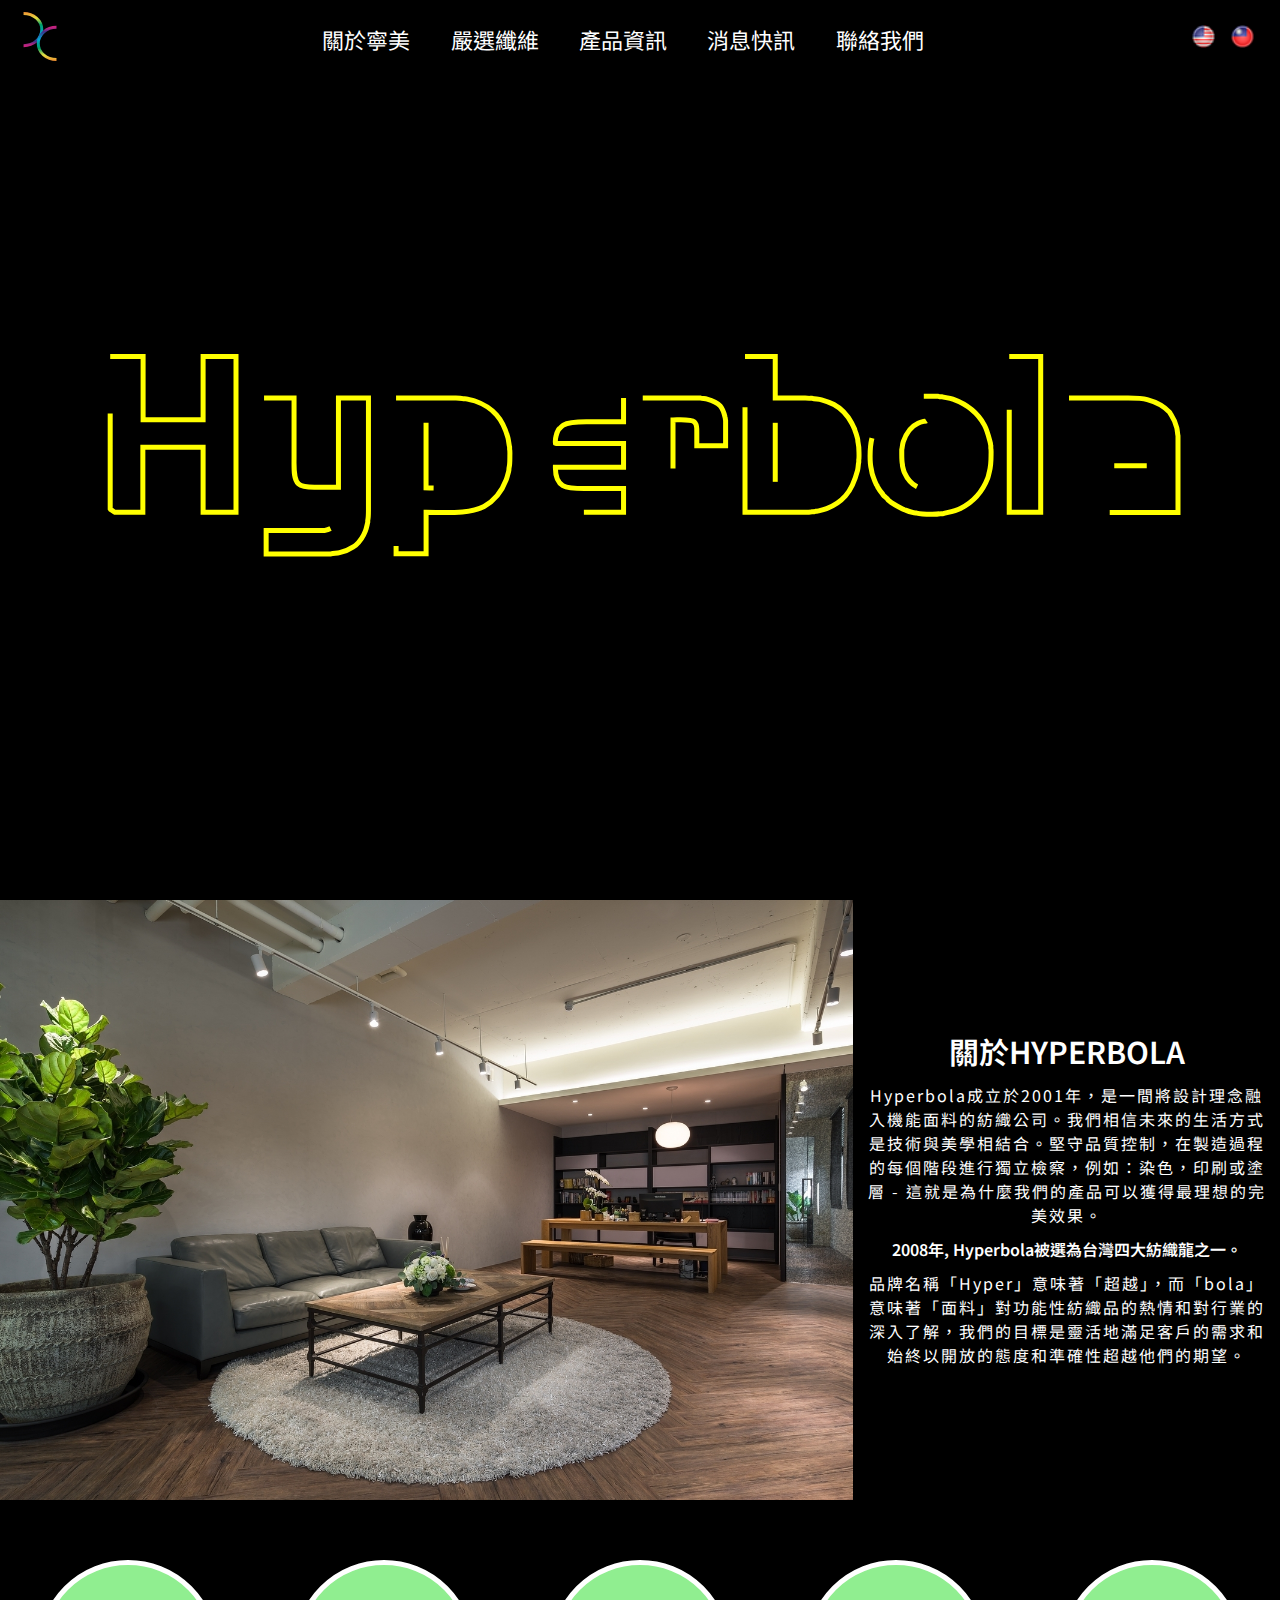
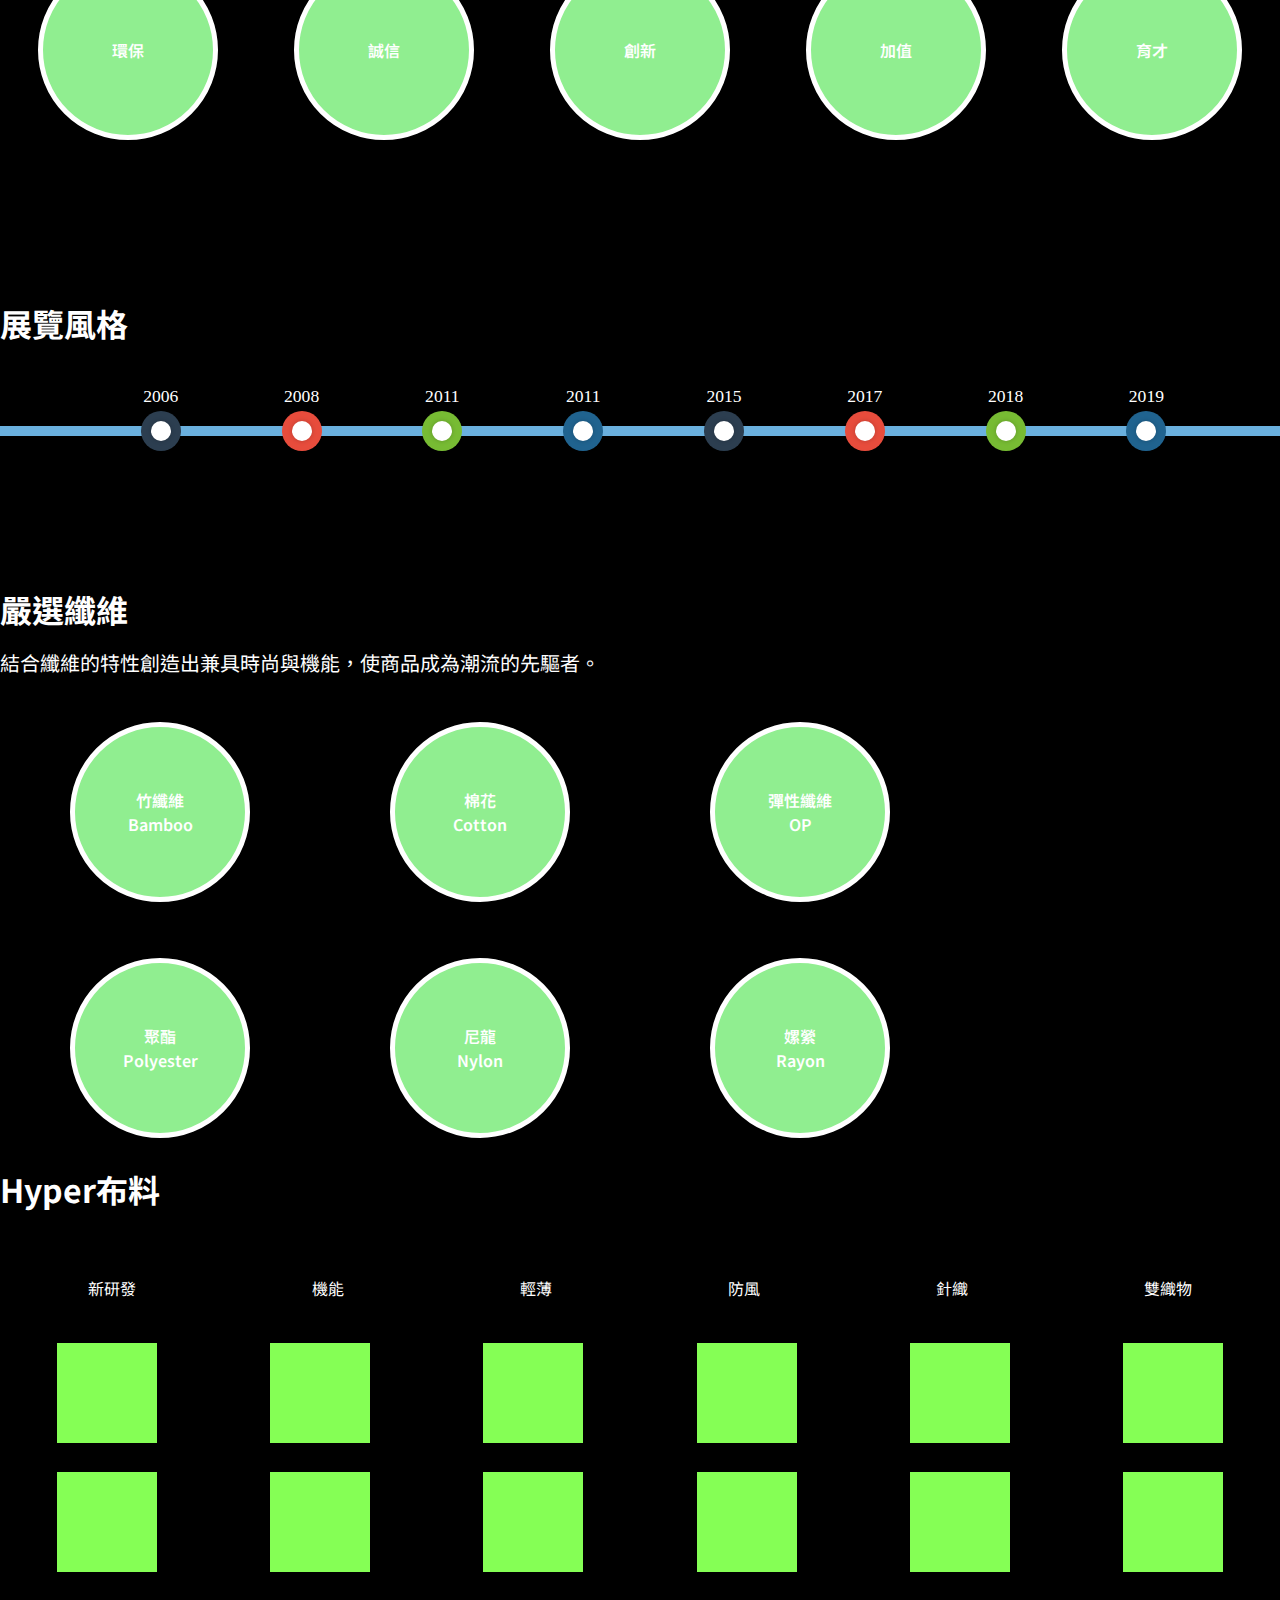
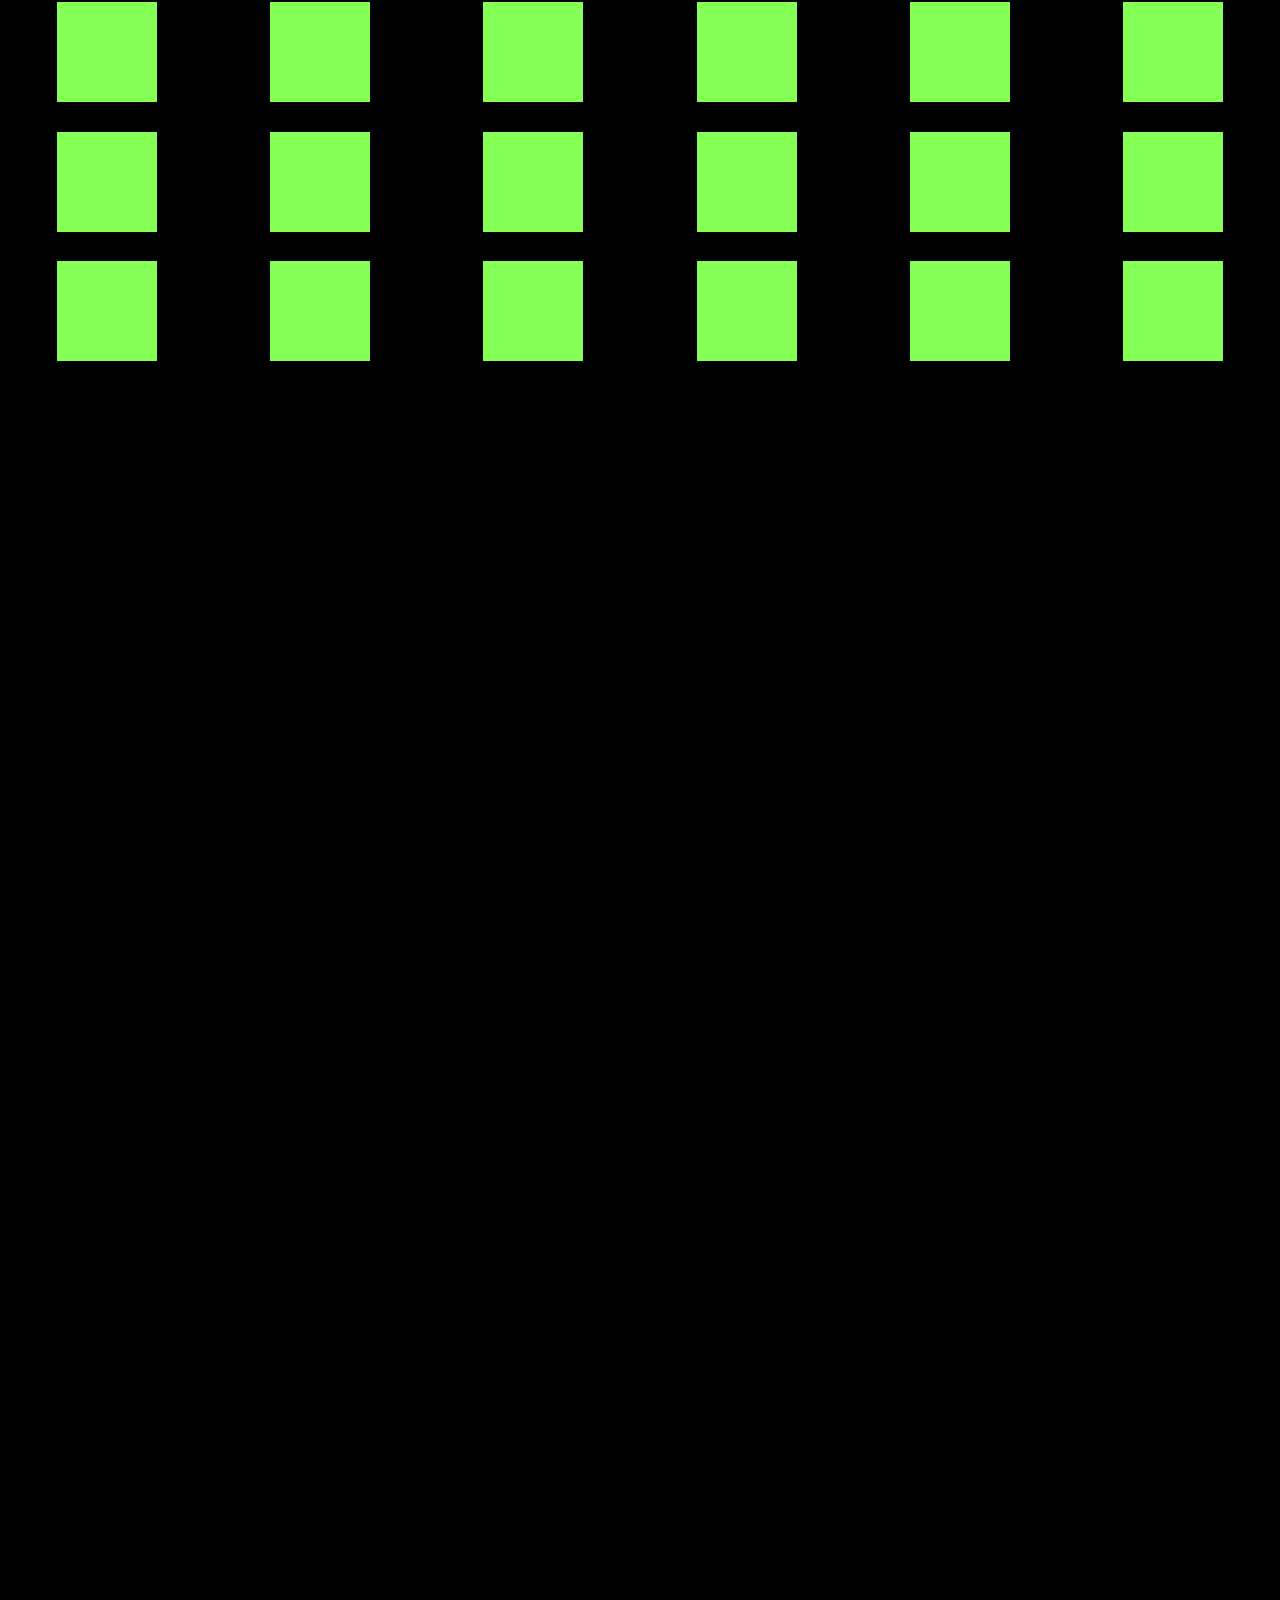
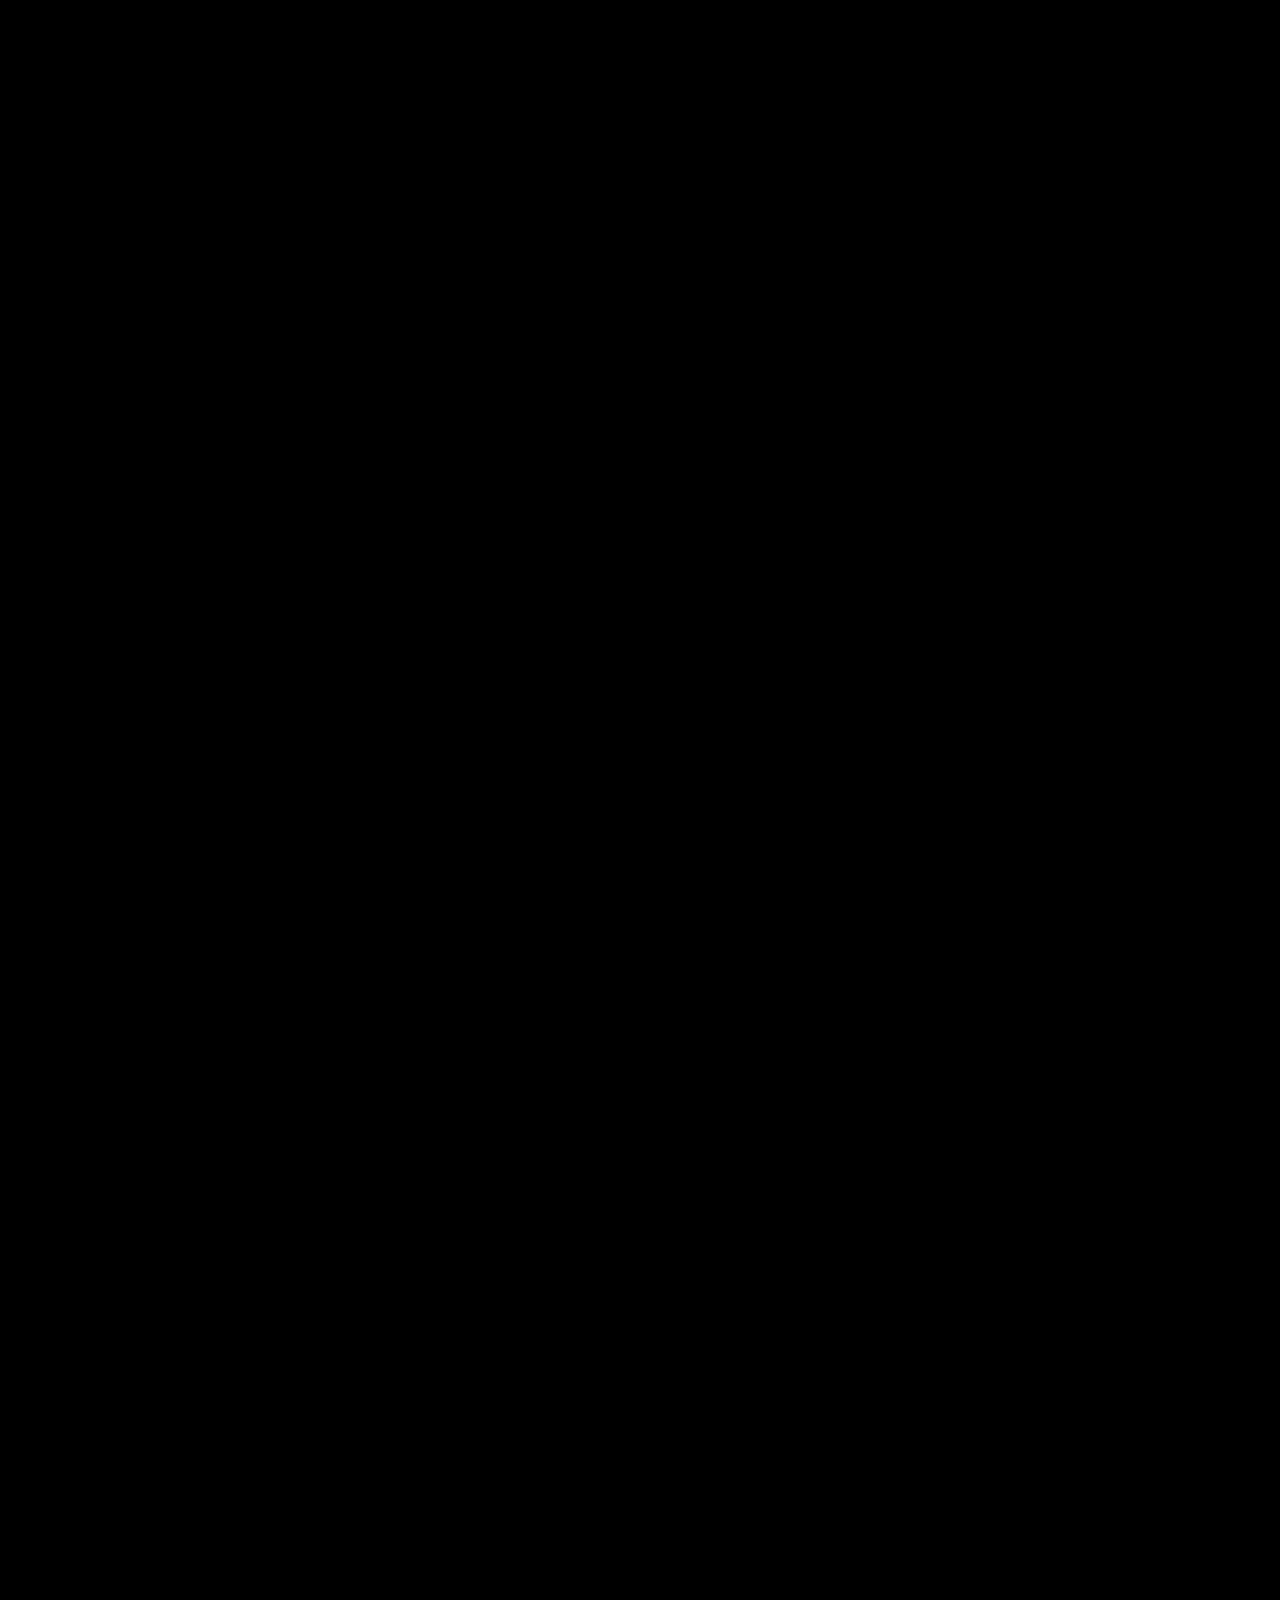
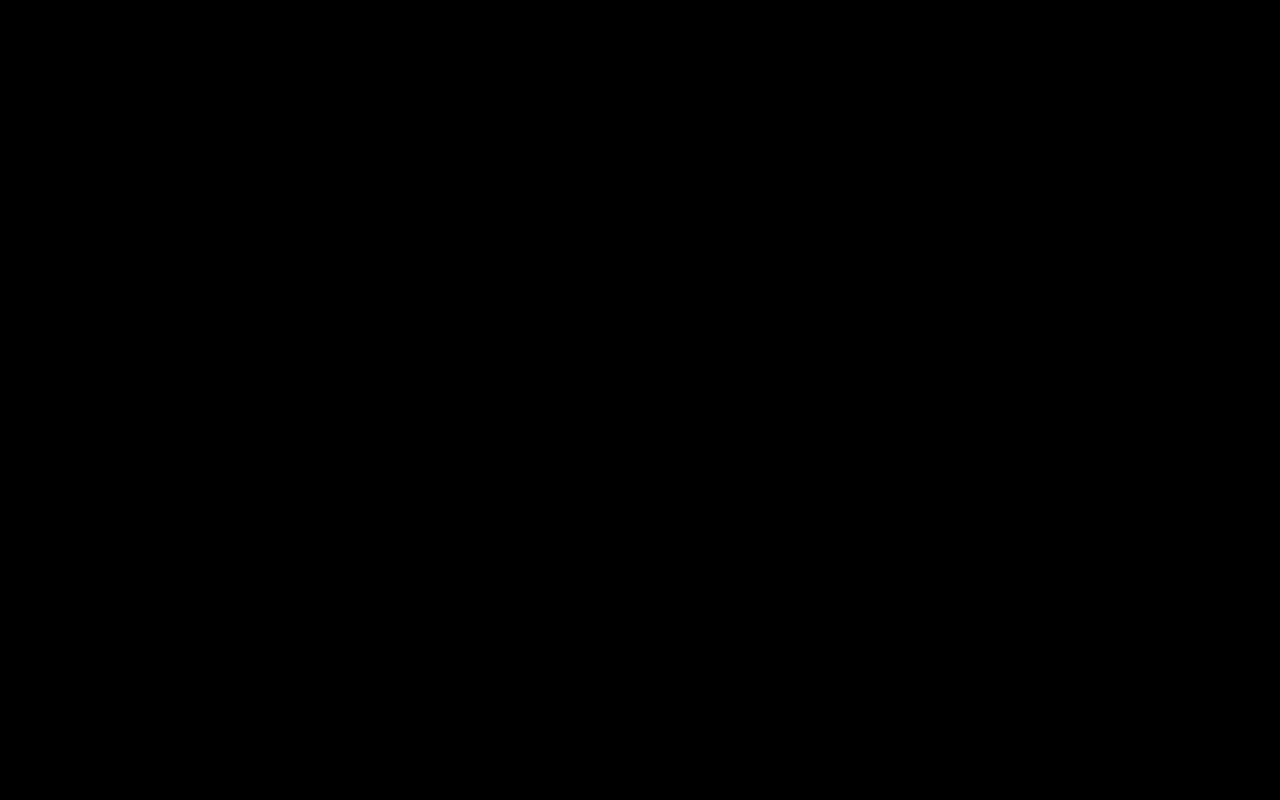
==== commit 1bb02ebb: "20200323 product area" ====
--- a/index.html
+++ b/index.html
@@ -235,7 +235,171 @@
                 <h2>2019 - ISPO冬展</h2>
                 <img src="./img/02-exhibtions/2019ISPO_190318_0001.jpg" alt="">
             </div>
-
+          </section>
+          <section class="fiber">
+            <div class="text_content">
+              <h1>嚴選纖維</h1>
+              <span>結合纖維的特性創造出兼具時尚與機能，使商品成為潮流的先驅者。</span>
+            </div>
+            <div class="fiber_type">
+              <div class="item item1">竹纖維<br>Bamboo</div>
+              <div class="item item2">棉花<br>Cotton</div>
+              <div class="item item3">彈性纖維<br>OP</div>
+              <div class="item item4">聚酯<br>Polyester</div>
+              <div class="item item5">尼龍<br>Nylon</div>
+              <div class="item item6">嫘縈<br>Rayon</div>
+            </div>
+          </section>
+          <section class="products">
+              <div class="title"><h1>Hyper布料</h1></div>
+              <div class="product_types">
+                <div class="type1">新研發</div>
+                <div class="type2">機能</div>
+                <div class="type3">輕薄</div>
+                <div class="type4">防風</div>
+                <div class="type5">針織</div>
+                <div class="type6">雙織物</div>
+              </div>
+              <div class="product">
+                <div class="product_img img_1">
+                  <img src="" alt="">
+                </div>
+                <div class="product_img img_2">
+                  <img src="" alt="">
+                </div>
+                <div class="product_img img_3">
+                  <img src="" alt="">
+                </div>
+                <div class="product_img img_4">
+                  <img src="" alt="">
+                </div>
+                <div class="product_img img_5">
+                  <img src="" alt="">
+                </div>
+                <div class="product_img img_6">
+                  <img src="" alt="">
+                </div>
+                <div class="product_img img_7">
+                  <img src="" alt="">
+                </div>
+                <div class="product_img img_8">
+                  <img src="" alt="">
+                </div>
+                <div class="product_img img_9">
+                  <img src="" alt="">
+                </div>
+                <div class="product_img img_10">
+                  <img src="" alt="">
+                </div>
+                <div class="product_img img_11">
+                  <img src="" alt="">
+                </div>
+                <div class="product_img img_12">
+                  <img src="" alt="">
+                </div>
+                <div class="product_img img_13">
+                  <img src="" alt="">
+                </div>
+                <div class="product_img img_14">
+                  <img src="" alt="">
+                </div>
+                <div class="product_img img_15">
+                  <img src="" alt="">
+                </div>
+                <div class="product_img img_16">
+                  <img src="" alt="">
+                </div>
+                <div class="product_img img_17">
+                  <img src="" alt="">
+                </div>
+                <div class="product_img img_18">
+                  <img src="" alt="">
+                </div>
+                <div class="product_img img_19">
+                  <img src="" alt="">
+                </div>
+                <div class="product_img img_20">
+                  <img src="" alt="">
+                </div>
+                <div class="product_img img_21">
+                  <img src="" alt="">
+                </div>
+                <div class="product_img img_22">
+                  <img src="" alt="">
+                </div>
+                <div class="product_img img_23">
+                  <img src="" alt="">
+                </div>
+                <div class="product_img img_24">
+                  <img src="" alt="">
+                </div>
+                <div class="product_img img_25">
+                  <img src="" alt="">
+                </div>
+                <div class="product_img img_26">
+                  <img src="" alt="">
+                </div>
+                <div class="product_img img_27">
+                  <img src="" alt="">
+                </div>
+                <div class="product_img img_28">
+                  <img src="" alt="">
+                </div>
+                <div class="product_img img_29">
+                  <img src="" alt="">
+                </div>
+                <div class="product_img img_30">
+                  <img src="" alt="">
+                </div>
+              </div>
+          </section>
+          <section class="new_fashion">
+            <section class="swiper-container loading">
+              <div class="swiper-wrapper">
+                <div class="swiper-slide" style="background-image:url(https://drive.google.com/uc?export=view&id=0B_koKn2rKOkLbVhsNzdIYmlfN1E)">
+                  <img src="https://drive.google.com/uc?export=view&id=0B_koKn2rKOkLbVhsNzdIYmlfN1E" class="entity-img" />
+                  <div class="content">
+                    <p class="title" data-swiper-parallax="-30%" data-swiper-parallax-scale=".7">Shaun Matthews</p>
+                    <span class="caption" data-swiper-parallax="-20%">Lorem Ipsum has been the industry's standard dummy text ever since the 1500s, when an unknown printer took a galley of type and scrambled it to make a type specimen book.</span>
+                  </div>
+                </div>
+                <div class="swiper-slide" style="background-image:url(https://drive.google.com/uc?export=view&id=0B_koKn2rKOkLWTdaX3J5b1VueDg)">
+                  <img src="https://drive.google.com/uc?export=view&id=0B_koKn2rKOkLWTdaX3J5b1VueDg" class="entity-img" />
+                  <div class="content">
+                    <p class="title" data-swiper-parallax="-30%" data-swiper-parallax-scale=".7">Alexis Berry</p>
+                    <span class="caption" data-swiper-parallax="-20%">Lorem Ipsum has been the industry's standard dummy text ever since the 1500s, when an unknown printer took a galley of type and scrambled it to make a type specimen book.</span>
+                  </div>
+                </div>
+                <div class="swiper-slide" style="background-image:url(https://drive.google.com/uc?export=view&id=0B_koKn2rKOkLRml1b3B6eXVqQ2s)">
+                  <img src="https://drive.google.com/uc?export=view&id=0B_koKn2rKOkLRml1b3B6eXVqQ2s" class="entity-img" />
+                  <div class="content">
+                    <p class="title" data-swiper-parallax="-30%" data-swiper-parallax-scale=".7">Billie	Pierce</p>
+                    <span class="caption" data-swiper-parallax="-20%">Lorem Ipsum has been the industry's standard dummy text ever since the 1500s, when an unknown printer took a galley of type and scrambled it to make a type specimen book.</span>
+                  </div>
+                </div>
+                <div class="swiper-slide" style="background-image:url(https://drive.google.com/uc?export=view&id=0B_koKn2rKOkLVUpEems2ZXpHYVk)">
+                  <img src="https://drive.google.com/uc?export=view&id=0B_koKn2rKOkLVUpEems2ZXpHYVk" class="entity-img" />
+                  <div class="content">
+                    <p class="title" data-swiper-parallax="-30%" data-swiper-parallax-scale=".7">Trevor	Copeland</p>
+                    <span class="caption" data-swiper-parallax="-20%">Lorem Ipsum has been the industry's standard dummy text ever since the 1500s, when an unknown printer took a galley of type and scrambled it to make a type specimen book.</span>
+                  </div>
+                </div>
+                <div class="swiper-slide" style="background-image:url(https://drive.google.com/uc?export=view&id=0B_koKn2rKOkLNXBIcEdOUFVIWmM)">
+                  <img src="https://drive.google.com/uc?export=view&id=0B_koKn2rKOkLNXBIcEdOUFVIWmM" class="entity-img" />
+                  <div class="content">
+                    <p class="title" data-swiper-parallax="-30%" data-swiper-parallax-scale=".7">Bernadette	Newman</p>
+                    <span class="caption" data-swiper-parallax="-20%">Lorem Ipsum has been the industry's standard dummy text ever since the 1500s, when an unknown printer took a galley of type and scrambled it to make a type specimen book.</span>
+                  </div>
+                </div>
+              </div>
+              
+              <!-- If we need pagination -->
+              <div class="swiper-pagination"></div>
+              <!-- If we need navigation buttons -->
+              <div class="swiper-button-prev swiper-button-white"></div>
+              <div class="swiper-button-next swiper-button-white"></div>
+            </section>
+            
           </section>
         </div>
       </main>
@@ -243,87 +407,6 @@
 
     <script src="./anime-master/anime-master/lib/anime.min.js"></script>
     <script src="https://code.jquery.com/jquery-3.4.1.min.js" integrity="sha256-CSXorXvZcTkaix6Yvo6HppcZGetbYMGWSFlBw8HfCJo=" crossorigin="anonymous"></script>
-    <script>
-        // Hyperbola字體動畫
-        anime({
-            targets: "#hyperbola path",
-            strokeDashoffset: [anime.setDashoffset, 0],
-            easing: "easeInOutQuad",
-            duration: 2500,
-            direction: "alternate",
-        delay: function(el, i) {
-            return i * 100;
-        },
-            loop: false
-        });
-        anime({
-            targets: "#hyperbola path.wordOutline",
-            easing: "easeInOutQuad",
-            duration: 2000,
-            delay: 2400,
-            fill: "#ffff00"
-        });
-
-        //   時間軸
-        $(".dot:nth-child(1)").click(function(){
-            $(".inside").animate({
-                width: "11%"
-            },500);
-        });
-        $(".dot:nth-child(2)").click(function(){
-            $(".inside").animate({
-                width: "22%"
-            },500);
-        });
-        $(".dot:nth-child(3)").click(function(){
-            $(".inside").animate({
-                width: "33%"
-            },500);
-        });
-        $(".dot:nth-child(4)").click(function(){
-            $(".inside").animate({
-                width: "44%"
-            },500);
-        });
-        $(".dot:nth-child(5)").click(function(){
-            $(".inside").animate({
-                width: "55%"
-            },500);
-        });
-        $(".dot:nth-child(6)").click(function(){
-            $(".inside").animate({
-                width: "66%"
-            },500);
-        });
-        $(".dot:nth-child(7)").click(function(){
-            $(".inside").animate({
-                width: "77%"
-            },500);
-        });
-        $(".dot:nth-child(8)").click(function(){
-            $(".inside").animate({
-                width: "88%"
-            },500);
-        });
-        $(".mask").click(function(){
-            $(this).fadeOut(300);
-            $(".mask .exhibition_img").animate({
-                top: "-100%"
-            },300);
-        });
-        $(".dot").click(function() {
-            var modal = $(this).attr("id");
-            $(".mask").has(".exhibition_img." + modal).fadeIn(300);
-            $(".mask .exhibition_img." + modal).fadeIn(0).animate({
-                    top: "10%"
-            },300);
-        });
-        $(".modal").hide();
-        $(".dot").click(function() {
-            var modal = $(this).attr("id");
-            $(".exhibition_img.nobox").hide();
-            $(".exhibition_img.nobox." + modal).fadeIn(200);
-        });
-    </script>
+    <script src="./js/hyperbola.js"></script>
   </body>
 </html>
--- a/css/style.css
+++ b/css/style.css
@@ -7,7 +7,7 @@
   -webkit-box-pack: center;
       -ms-flex-pack: center;
           justify-content: center;
-  height: 300vh;
+  height: 800vh;
 }
 
 body * {
@@ -55,6 +55,7 @@
 
 .nav-bar {
   width: 100%;
+  background-color: black;
   display: -ms-grid;
   display: grid;
       grid-template-areas: "logo section lang";
@@ -62,6 +63,7 @@
   -webkit-box-align: center;
       -ms-flex-align: center;
           align-items: center;
+  z-index: 99;
 }
 
 @media screen and (max-width: 960px) {
@@ -294,23 +296,22 @@
 }
 
 main .container .about .special .item4 {
-  -ms-grid-row: 1;
-  -ms-grid-column: 4;
+  -ms-grid-row: 2;
+  -ms-grid-column: 1;
   grid-area: item4;
 }
 
 main .container .about .special .item5 {
-  -ms-grid-row: 1;
-  -ms-grid-column: 5;
+  -ms-grid-row: 2;
+  -ms-grid-column: 2;
   grid-area: item5;
 }
 
-.exhibition {
+main .container .exhibition {
   margin-top: 100px;
-  height: 100vh;
-}
-
-div#timeline {
+}
+
+main .container div#timeline {
   background-color: #6ab0de;
   margin-top: 80px;
   height: 10px;
@@ -318,7 +319,7 @@
   position: relative;
 }
 
-div#timeline .inside {
+main .container div#timeline .inside {
   position: absolute;
   height: 4px;
   background-color: #fff;
@@ -327,8 +328,8 @@
   left: 0;
 }
 
-div#timeline .dot {
-  z-index: 99;
+main .container div#timeline .dot {
+  z-index: 5;
   width: 40px;
   height: 40px;
   border-radius: 50%;
@@ -340,52 +341,52 @@
   transition: 0.3s ease-in-out;
 }
 
-div#timeline .dot:nth-child(1) {
+main .container div#timeline .dot:nth-child(1) {
   left: 11%;
   background-color: #2c3e50;
 }
 
-div#timeline .dot:nth-child(2) {
+main .container div#timeline .dot:nth-child(2) {
   left: 22%;
   background-color: #e74c3c;
 }
 
-div#timeline .dot:nth-child(3) {
+main .container div#timeline .dot:nth-child(3) {
   left: 33%;
   background-color: #7b3;
 }
 
-div#timeline .dot:nth-child(4) {
+main .container div#timeline .dot:nth-child(4) {
   left: 44%;
   background-color: #20638f;
 }
 
-div#timeline .dot:nth-child(5) {
+main .container div#timeline .dot:nth-child(5) {
   left: 55%;
   background-color: #2c3e50;
 }
 
-div#timeline .dot:nth-child(6) {
+main .container div#timeline .dot:nth-child(6) {
   left: 66%;
   background-color: #e74c3c;
 }
 
-div#timeline .dot:nth-child(7) {
+main .container div#timeline .dot:nth-child(7) {
   left: 77%;
   background-color: #7b3;
 }
 
-div#timeline .dot:nth-child(8) {
+main .container div#timeline .dot:nth-child(8) {
   left: 88%;
   background-color: #20638f;
 }
 
-div#timeline .dot:hover {
+main .container div#timeline .dot:hover {
   -webkit-transform: scale(1.2);
           transform: scale(1.2);
 }
 
-div#timeline .dot span {
+main .container div#timeline .dot span {
   display: inline-block;
   margin-top: 10px;
   width: 20px;
@@ -397,7 +398,7 @@
           box-shadow: 0 0 5px rgba(0, 0, 0, 0.2);
 }
 
-div#timeline .dot date {
+main .container div#timeline .dot date {
   font-family: roboto;
   font-size: 1.1rem;
   display: block;
@@ -406,7 +407,7 @@
   text-align: center;
 }
 
-.exhibition_img {
+main .container .exhibition_img {
   display: none;
   position: relative;
   top: 30px;
@@ -414,14 +415,19 @@
   padding: 20px;
   margin: auto;
   max-width: 960px;
-}
-
-.exhibition_img date {
+  z-index: 10;
+}
+
+main .container .exhibition_img:nth-child(1) {
+  display: block;
+}
+
+main .container .exhibition_img date {
   display: block;
   text-align: right;
 }
 
-.exhibition_img h2 {
+main .container .exhibition_img h2 {
   font-family: merriweather, sans-serif;
   font-size: 2rem;
   padding: 10px 0;
@@ -429,7 +435,512 @@
   margin-bottom: 20px;
 }
 
-.exhibition_img img {
+main .container .exhibition_img img {
   width: 100%;
 }
+
+main .container .fiber {
+  height: 70vh;
+  display: -ms-grid;
+  display: grid;
+  margin-top: 100px;
+      grid-template-areas: "text_content empty" "fiber_type empty";
+  -ms-grid-rows: 1fr 3fr;
+      grid-template-rows: 1fr 3fr;
+  -ms-grid-columns: 3fr 1fr;
+      grid-template-columns: 3fr 1fr;
+}
+
+main .container .fiber .text_content {
+  -ms-grid-row: 1;
+  -ms-grid-column: 1;
+  grid-area: text_content;
+  margin-top: 50px;
+  display: -ms-grid;
+  display: grid;
+}
+
+main .container .fiber .text_content span {
+  font-size: 20px;
+}
+
+main .container .fiber .fiber_type {
+  -ms-grid-row: 2;
+  -ms-grid-column: 1;
+  grid-area: fiber_type;
+  display: -ms-grid;
+  display: grid;
+      grid-template-areas: "item1 item2 item3" "item4 item5 item6";
+  -ms-grid-rows: 1fr 1fr;
+      grid-template-rows: 1fr 1fr;
+  -ms-flex-pack: distribute;
+      justify-content: space-around;
+  -webkit-box-align: center;
+      -ms-flex-align: center;
+          align-items: center;
+}
+
+main .container .fiber .fiber_type .item {
+  width: 180px;
+  height: 180px;
+  background-color: lightgreen;
+  border-radius: 50%;
+  border: 5px solid #fff;
+  display: -ms-grid;
+  display: grid;
+  text-align: center;
+  -webkit-box-pack: center;
+      -ms-flex-pack: center;
+          justify-content: center;
+  -webkit-box-align: center;
+      -ms-flex-align: center;
+          align-items: center;
+  font-size: 16px;
+  font-weight: 600;
+}
+
+@media screen and (max-width: 960px) {
+  main .container .fiber .fiber_type .item {
+    width: 100px;
+    height: 100px;
+  }
+}
+
+@media screen and (max-width: 500px) {
+  main .container .fiber .fiber_type .item {
+    width: 70px;
+    height: 70px;
+  }
+}
+
+main .container .fiber .fiber_type .item1 {
+  -ms-grid-row: 1;
+  -ms-grid-column: 1;
+  grid-area: item1;
+}
+
+main .container .fiber .fiber_type .item2 {
+  -ms-grid-row: 1;
+  -ms-grid-column: 2;
+  grid-area: item2;
+}
+
+main .container .fiber .fiber_type .item3 {
+  -ms-grid-row: 1;
+  -ms-grid-column: 3;
+  grid-area: item3;
+}
+
+main .container .fiber .fiber_type .item4 {
+  -ms-grid-row: 2;
+  -ms-grid-column: 1;
+  grid-area: item4;
+}
+
+main .container .fiber .fiber_type .item5 {
+  -ms-grid-row: 2;
+  -ms-grid-column: 2;
+  grid-area: item5;
+}
+
+main .container .fiber .fiber_type .item6 {
+  -ms-grid-row: 2;
+  -ms-grid-column: 3;
+  grid-area: item6;
+}
+
+main .container .products {
+  display: -ms-grid;
+  display: grid;
+  height: 90vh;
+      grid-template-areas: "title" "product_types" "product";
+  -ms-grid-columns: 1fr;
+      grid-template-columns: 1fr;
+  -ms-grid-rows: 1fr 1fr 8fr;
+      grid-template-rows: 1fr 1fr 8fr;
+}
+
+main .container .products .title {
+  -ms-grid-row: 1;
+  -ms-grid-column: 1;
+  grid-area: title;
+}
+
+main .container .products .product_types {
+  -ms-grid-row: 2;
+  -ms-grid-column: 1;
+  grid-area: product_types;
+  display: -ms-grid;
+  display: grid;
+      grid-template-areas: "type1 type2 type3 type4 type5 type6";
+  text-align: center;
+  -webkit-box-align: center;
+      -ms-flex-align: center;
+          align-items: center;
+}
+
+main .container .products .product_types .type1 {
+  -ms-grid-row: 1;
+  -ms-grid-column: 1;
+  grid-area: type1;
+}
+
+main .container .products .product_types .type2 {
+  -ms-grid-row: 1;
+  -ms-grid-column: 2;
+  grid-area: type2;
+}
+
+main .container .products .product_types .type3 {
+  -ms-grid-row: 1;
+  -ms-grid-column: 3;
+  grid-area: type3;
+}
+
+main .container .products .product_types .type4 {
+  -ms-grid-row: 1;
+  -ms-grid-column: 4;
+  grid-area: type4;
+}
+
+main .container .products .product_types .type5 {
+  -ms-grid-row: 1;
+  -ms-grid-column: 5;
+  grid-area: type5;
+}
+
+main .container .products .product_types .type6 {
+  -ms-grid-row: 1;
+  -ms-grid-column: 6;
+  grid-area: type6;
+}
+
+main .container .products .product {
+  -ms-grid-row: 3;
+  -ms-grid-column: 1;
+  grid-area: product;
+  display: -ms-grid;
+  display: grid;
+  -ms-flex-pack: distribute;
+      justify-content: space-around;
+  -webkit-box-align: center;
+      -ms-flex-align: center;
+          align-items: center;
+      grid-template-areas: "img_1 img_2 img_3 img_4 img_5 img_6" "img_7 img_8 img_9 img_10 img_11 img_12" "img_13 img_14 img_15 img_16 img_17 img_18" "img_19 img_20 img_21 img_22 img_23 img_24" "img_25 img_26 img_27 img_28 img_29 img_30";
+}
+
+main .container .products .product .product_img {
+  grid-area: product_img;
+  width: 100px;
+  height: 100px;
+  background-color: #85ff55;
+}
+
+main .container .products .product .img_1 {
+  -ms-grid-row: 1;
+  -ms-grid-column: 1;
+  grid-area: img_1;
+}
+
+main .container .products .product .img_2 {
+  -ms-grid-row: 1;
+  -ms-grid-column: 2;
+  grid-area: img_2;
+}
+
+main .container .products .product .img_3 {
+  -ms-grid-row: 1;
+  -ms-grid-column: 3;
+  grid-area: img_3;
+}
+
+main .container .products .product .img_4 {
+  -ms-grid-row: 1;
+  -ms-grid-column: 4;
+  grid-area: img_4;
+}
+
+main .container .products .product .img_5 {
+  -ms-grid-row: 1;
+  -ms-grid-column: 5;
+  grid-area: img_5;
+}
+
+main .container .products .product .img_6 {
+  -ms-grid-row: 1;
+  -ms-grid-column: 6;
+  grid-area: img_6;
+}
+
+main .container .products .product .img_7 {
+  -ms-grid-row: 2;
+  -ms-grid-column: 1;
+  grid-area: img_7;
+}
+
+main .container .products .product .img_8 {
+  -ms-grid-row: 2;
+  -ms-grid-column: 2;
+  grid-area: img_8;
+}
+
+main .container .products .product .img_9 {
+  -ms-grid-row: 2;
+  -ms-grid-column: 3;
+  grid-area: img_9;
+}
+
+main .container .products .product .img_10 {
+  -ms-grid-row: 2;
+  -ms-grid-column: 4;
+  grid-area: img_10;
+}
+
+main .container .products .product .img_11 {
+  -ms-grid-row: 2;
+  -ms-grid-column: 5;
+  grid-area: img_11;
+}
+
+main .container .products .product .img_12 {
+  -ms-grid-row: 2;
+  -ms-grid-column: 6;
+  grid-area: img_12;
+}
+
+main .container .products .product .img_13 {
+  -ms-grid-row: 3;
+  -ms-grid-column: 1;
+  grid-area: img_13;
+}
+
+main .container .products .product .img_14 {
+  -ms-grid-row: 3;
+  -ms-grid-column: 2;
+  grid-area: img_14;
+}
+
+main .container .products .product .img_15 {
+  -ms-grid-row: 3;
+  -ms-grid-column: 3;
+  grid-area: img_15;
+}
+
+main .container .products .product .img_16 {
+  -ms-grid-row: 3;
+  -ms-grid-column: 4;
+  grid-area: img_16;
+}
+
+main .container .products .product .img_17 {
+  -ms-grid-row: 3;
+  -ms-grid-column: 5;
+  grid-area: img_17;
+}
+
+main .container .products .product .img_18 {
+  -ms-grid-row: 3;
+  -ms-grid-column: 6;
+  grid-area: img_18;
+}
+
+main .container .products .product .img_19 {
+  -ms-grid-row: 4;
+  -ms-grid-column: 1;
+  grid-area: img_19;
+}
+
+main .container .products .product .img_20 {
+  -ms-grid-row: 4;
+  -ms-grid-column: 2;
+  grid-area: img_20;
+}
+
+main .container .products .product .img_21 {
+  -ms-grid-row: 4;
+  -ms-grid-column: 3;
+  grid-area: img_21;
+}
+
+main .container .products .product .img_22 {
+  -ms-grid-row: 4;
+  -ms-grid-column: 4;
+  grid-area: img_22;
+}
+
+main .container .products .product .img_23 {
+  -ms-grid-row: 4;
+  -ms-grid-column: 5;
+  grid-area: img_23;
+}
+
+main .container .products .product .img_24 {
+  -ms-grid-row: 4;
+  -ms-grid-column: 6;
+  grid-area: img_24;
+}
+
+main .container .products .product .img_25 {
+  -ms-grid-row: 5;
+  -ms-grid-column: 1;
+  grid-area: img_25;
+}
+
+main .container .products .product .img_26 {
+  -ms-grid-row: 5;
+  -ms-grid-column: 2;
+  grid-area: img_26;
+}
+
+main .container .products .product .img_27 {
+  -ms-grid-row: 5;
+  -ms-grid-column: 3;
+  grid-area: img_27;
+}
+
+main .container .products .product .img_28 {
+  -ms-grid-row: 5;
+  -ms-grid-column: 4;
+  grid-area: img_28;
+}
+
+main .container .products .product .img_29 {
+  -ms-grid-row: 5;
+  -ms-grid-column: 5;
+  grid-area: img_29;
+}
+
+main .container .products .product .img_30 {
+  -ms-grid-row: 5;
+  -ms-grid-column: 6;
+  grid-area: img_30;
+}
+
+[class^="swiper-button-"], .swiper-container-horizontal > .swiper-pagination-bullets .swiper-pagination-bullet, .swiper-container-horizontal > .swiper-pagination-bullets .swiper-pagination-bullet::before {
+  -webkit-transition: all .3s ease;
+  transition: all .3s ease;
+}
+
+*, *:before, *:after {
+  -webkit-box-sizing: border-box;
+          box-sizing: border-box;
+  margin: 0;
+  padding: 0;
+}
+
+.swiper-container {
+  width: 100%;
+  height: 28vw;
+}
+
+.swiper-container.swiper-container-coverflow {
+  padding-top: 2%;
+}
+
+.swiper-container.loading {
+  opacity: 0;
+  visibility: hidden;
+}
+
+.swiper-container:hover .swiper-button-prev,
+.swiper-container:hover .swiper-button-next {
+  -webkit-transform: translateX(0);
+          transform: translateX(0);
+  opacity: 1;
+  visibility: visible;
+}
+
+.swiper-slide {
+  background-position: center;
+  background-size: cover;
+}
+
+.swiper-slide .entity-img {
+  display: none;
+}
+
+.swiper-slide .content {
+  position: absolute;
+  top: 40%;
+  left: 0;
+  width: 50%;
+  padding-left: 5%;
+  color: #fff;
+}
+
+.swiper-slide .content .title {
+  font-size: 2.6em;
+  font-weight: bold;
+  margin-bottom: 30px;
+}
+
+.swiper-slide .content .caption {
+  display: block;
+  font-size: 13px;
+  line-height: 1.4;
+}
+
+[class^="swiper-button-"] {
+  width: 44px;
+  opacity: 0;
+  visibility: hidden;
+}
+
+.swiper-button-prev {
+  -webkit-transform: translateX(50px);
+          transform: translateX(50px);
+}
+
+.swiper-button-next {
+  -webkit-transform: translateX(-50px);
+          transform: translateX(-50px);
+}
+
+.swiper-container-horizontal > .swiper-pagination-bullets .swiper-pagination-bullet {
+  margin: 0 9px;
+  position: relative;
+  width: 12px;
+  height: 12px;
+  background-color: #fff;
+  opacity: .4;
+}
+
+.swiper-container-horizontal > .swiper-pagination-bullets .swiper-pagination-bullet::before {
+  content: '';
+  position: absolute;
+  top: 50%;
+  left: 50%;
+  width: 18px;
+  height: 18px;
+  -webkit-transform: translate(-50%, -50%);
+          transform: translate(-50%, -50%);
+  border: 0px solid #fff;
+  border-radius: 50%;
+}
+
+.swiper-container-horizontal > .swiper-pagination-bullets .swiper-pagination-bullet:hover, .swiper-container-horizontal > .swiper-pagination-bullets .swiper-pagination-bullet.swiper-pagination-bullet-active {
+  opacity: 1;
+}
+
+.swiper-container-horizontal > .swiper-pagination-bullets .swiper-pagination-bullet.swiper-pagination-bullet-active::before {
+  border-width: 1px;
+}
+
+@media (max-width: 1180px) {
+  .swiper-slide .content .title {
+    font-size: 25px;
+  }
+  .swiper-slide .content .caption {
+    font-size: 12px;
+  }
+}
+
+@media (max-width: 1023px) {
+  .swiper-container {
+    height: 40vw;
+  }
+  .swiper-container.swiper-container-coverflow {
+    padding-top: 0;
+  }
+}
 /*# sourceMappingURL=style.css.map */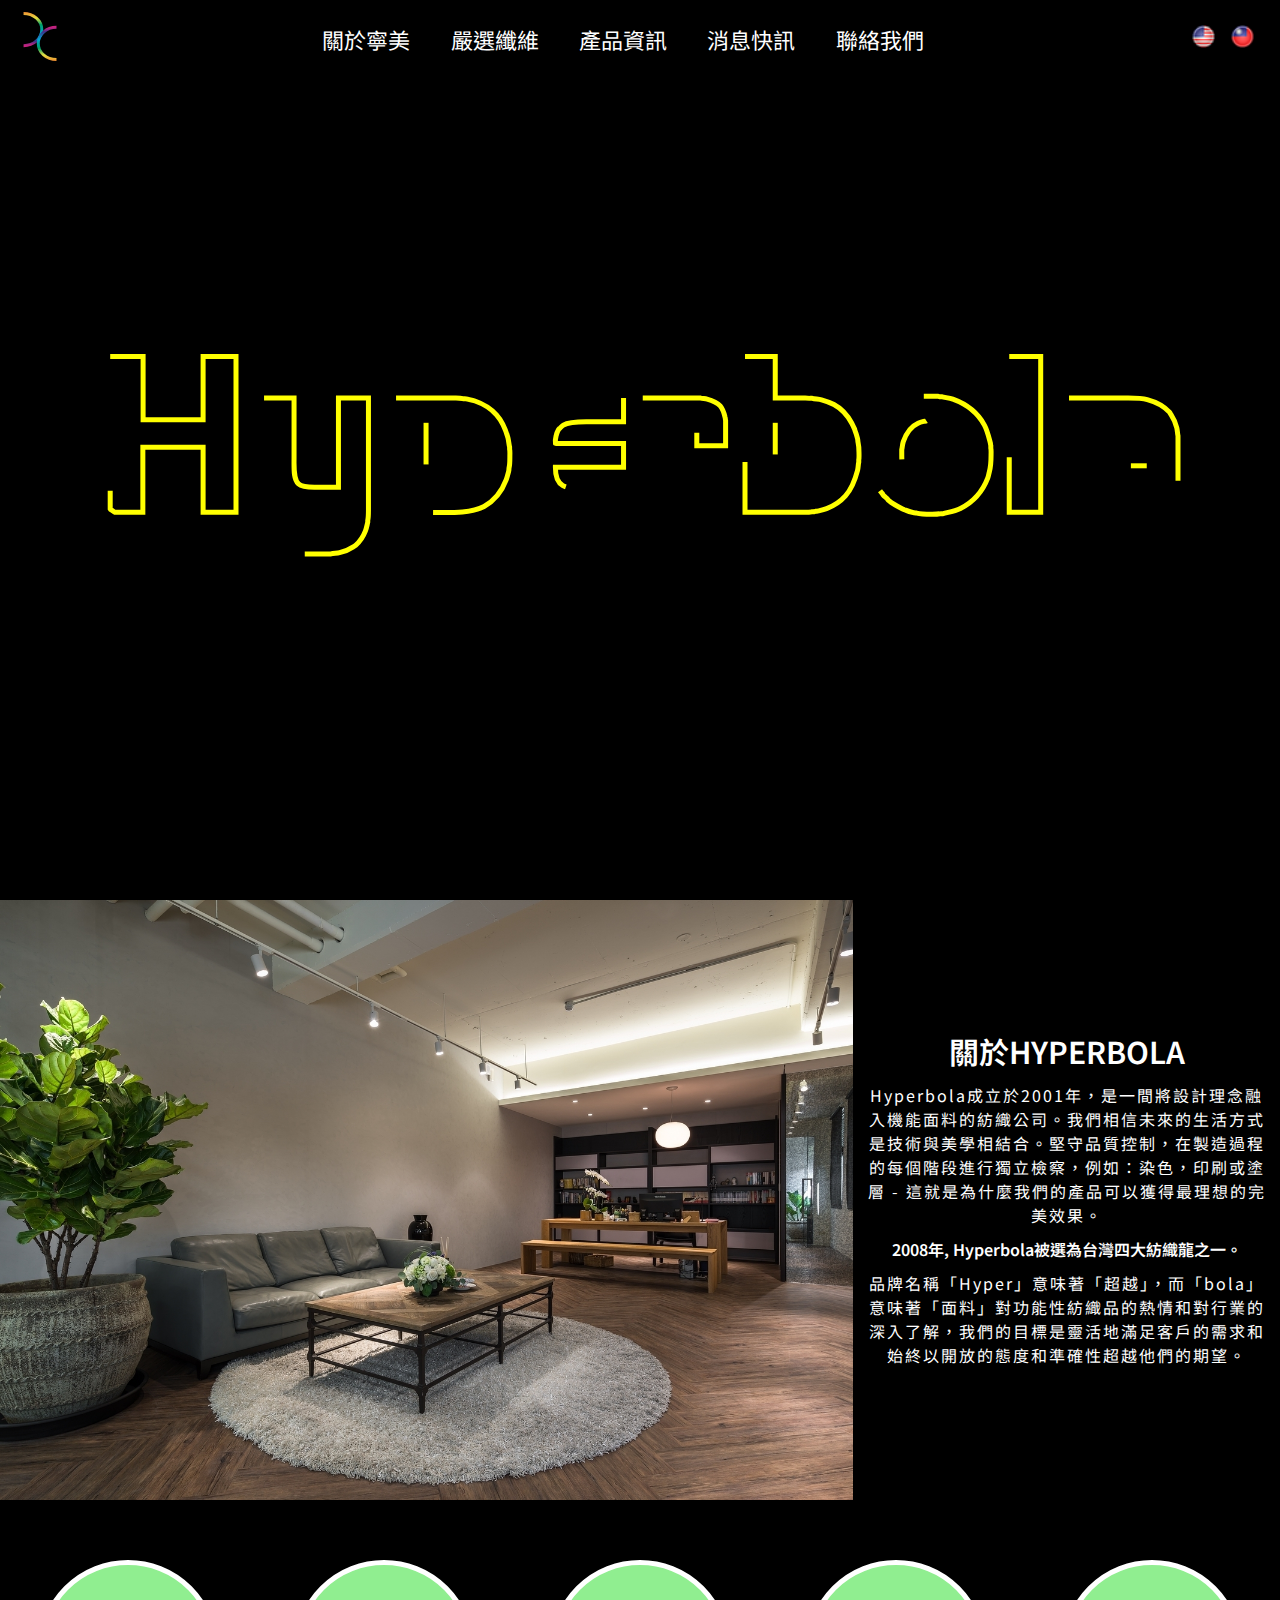
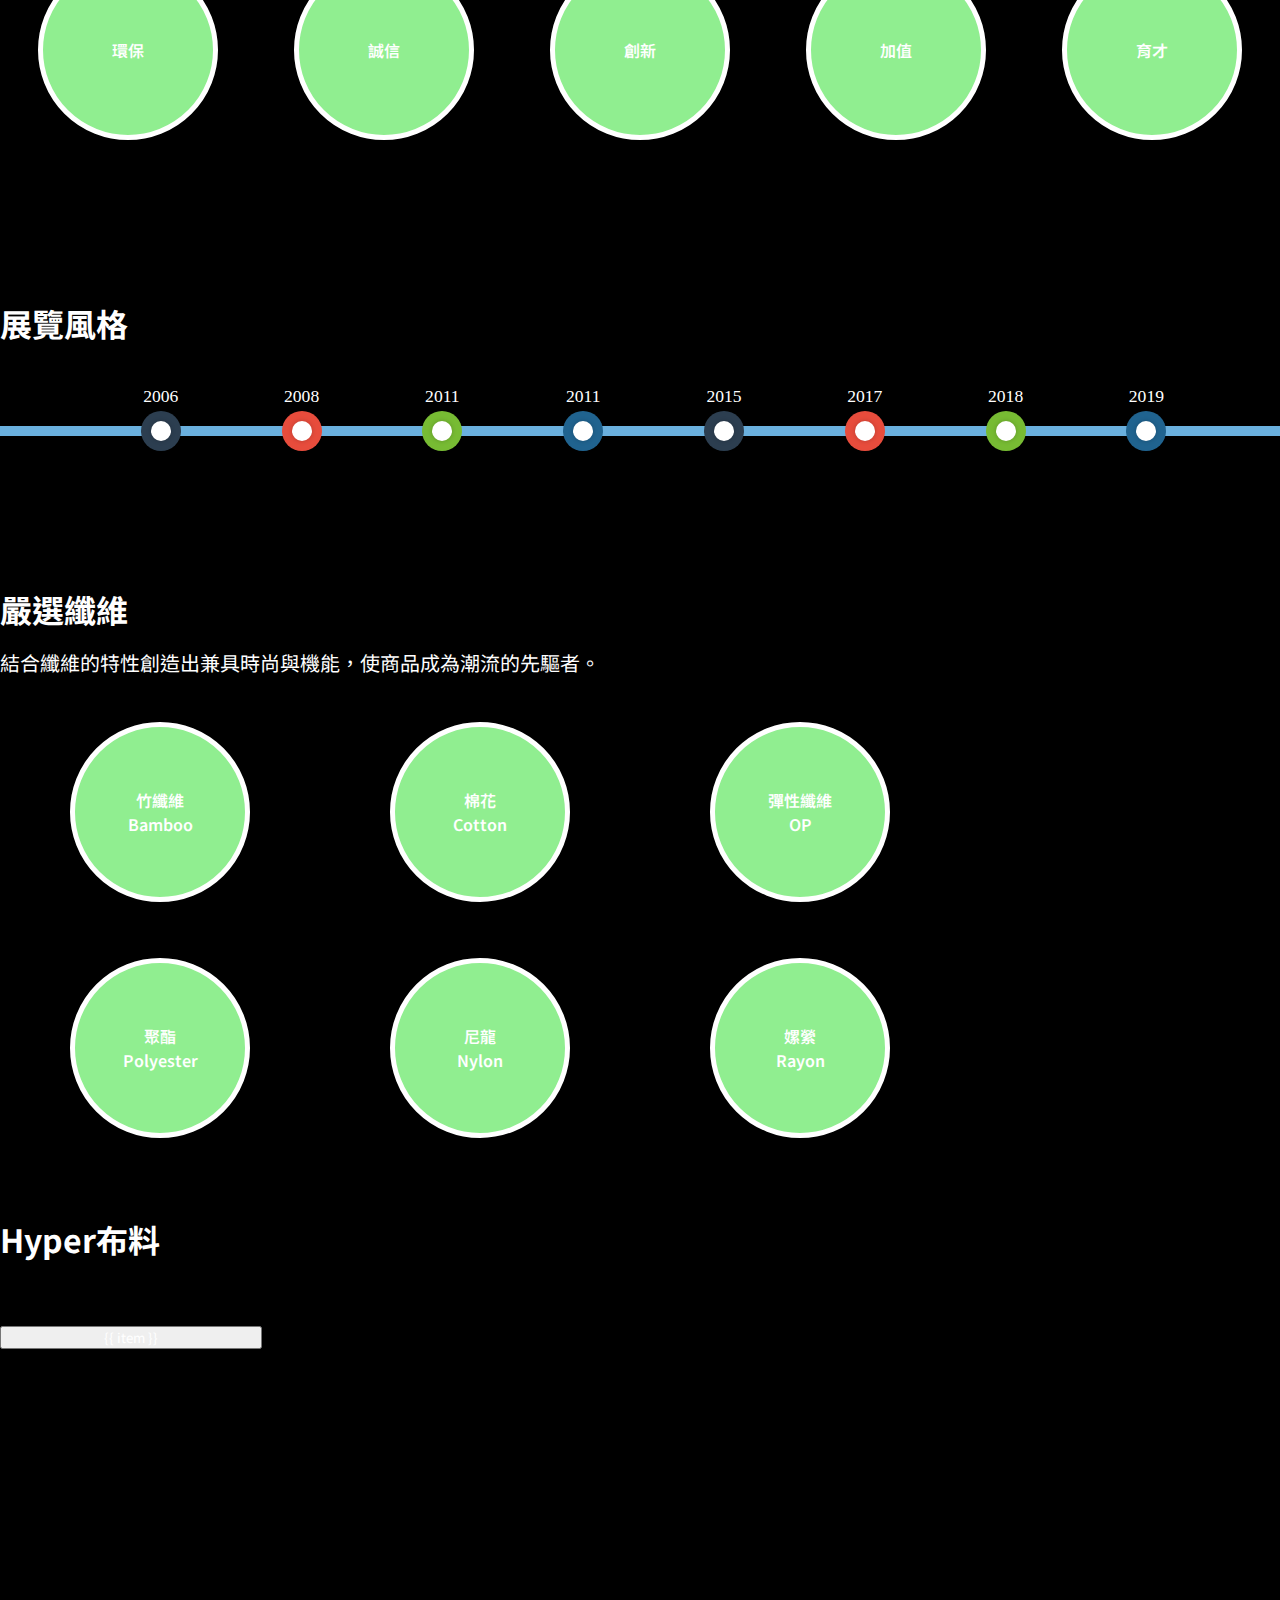
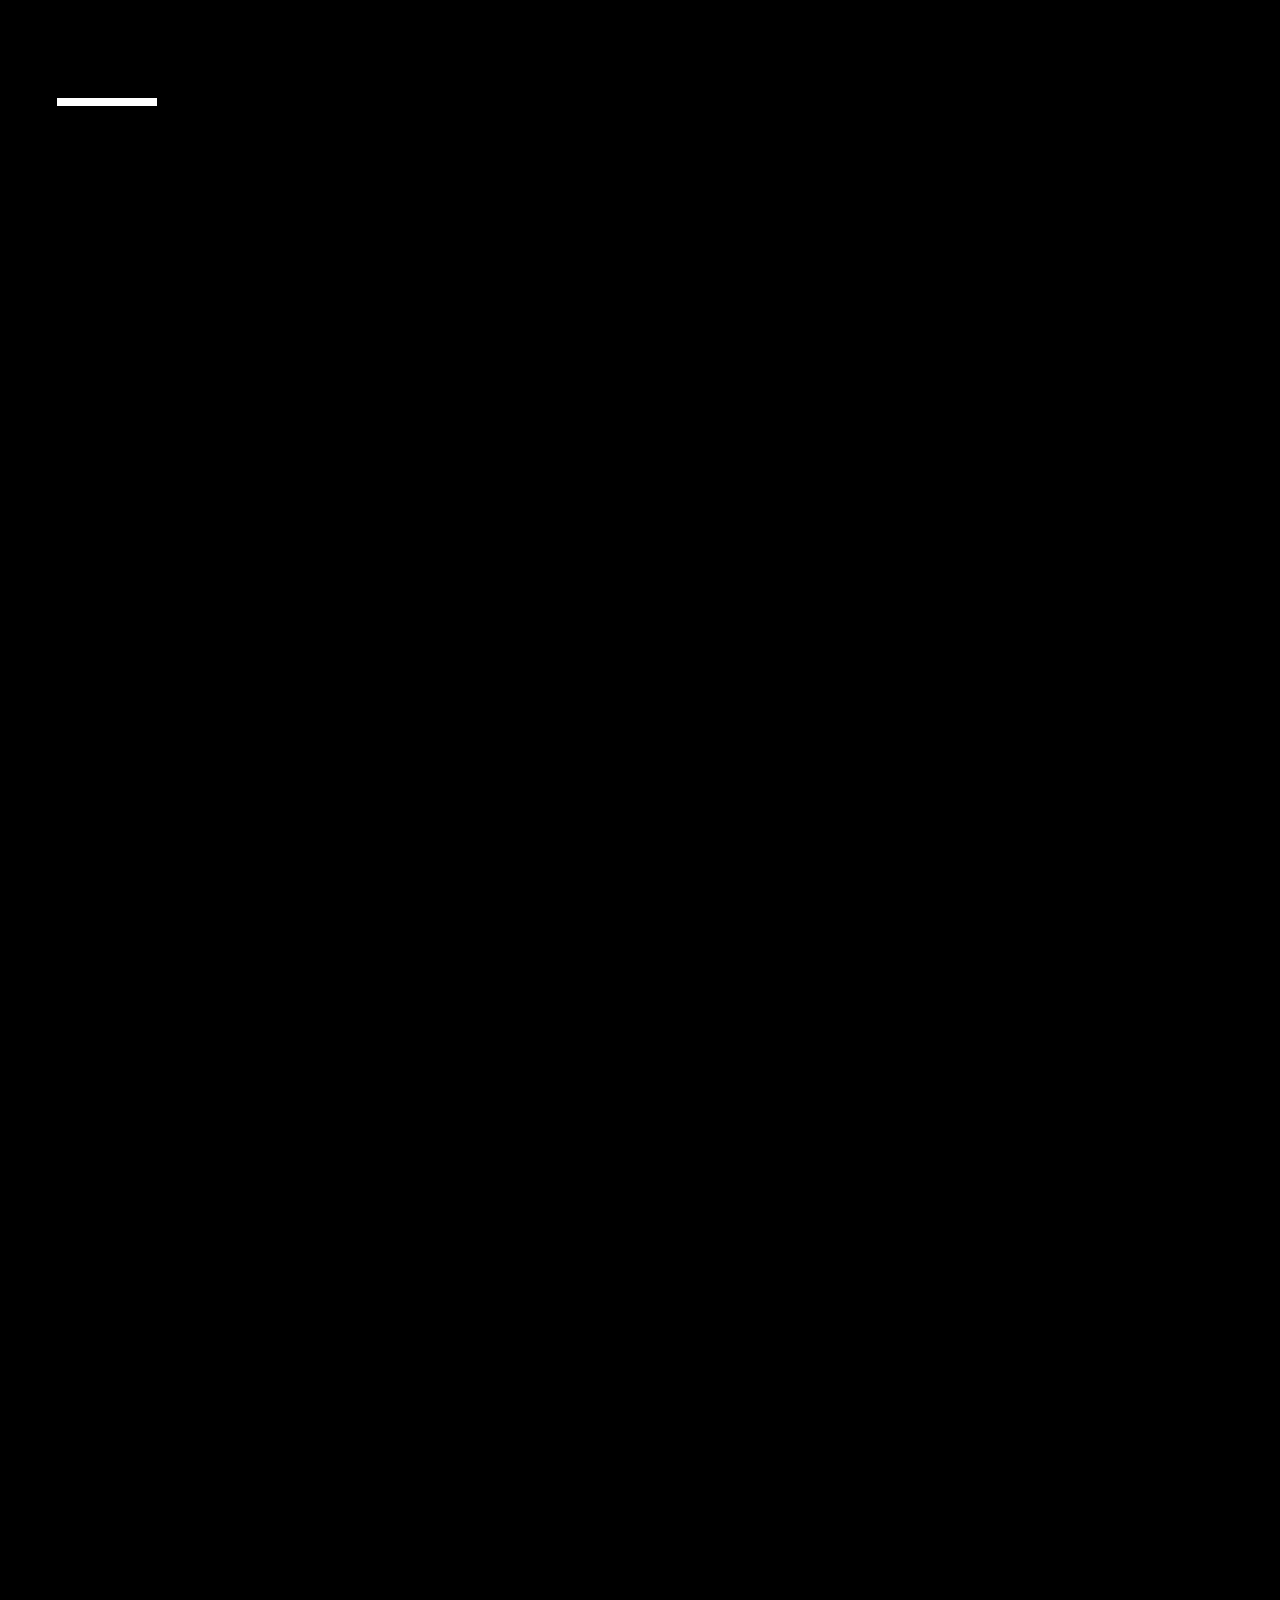
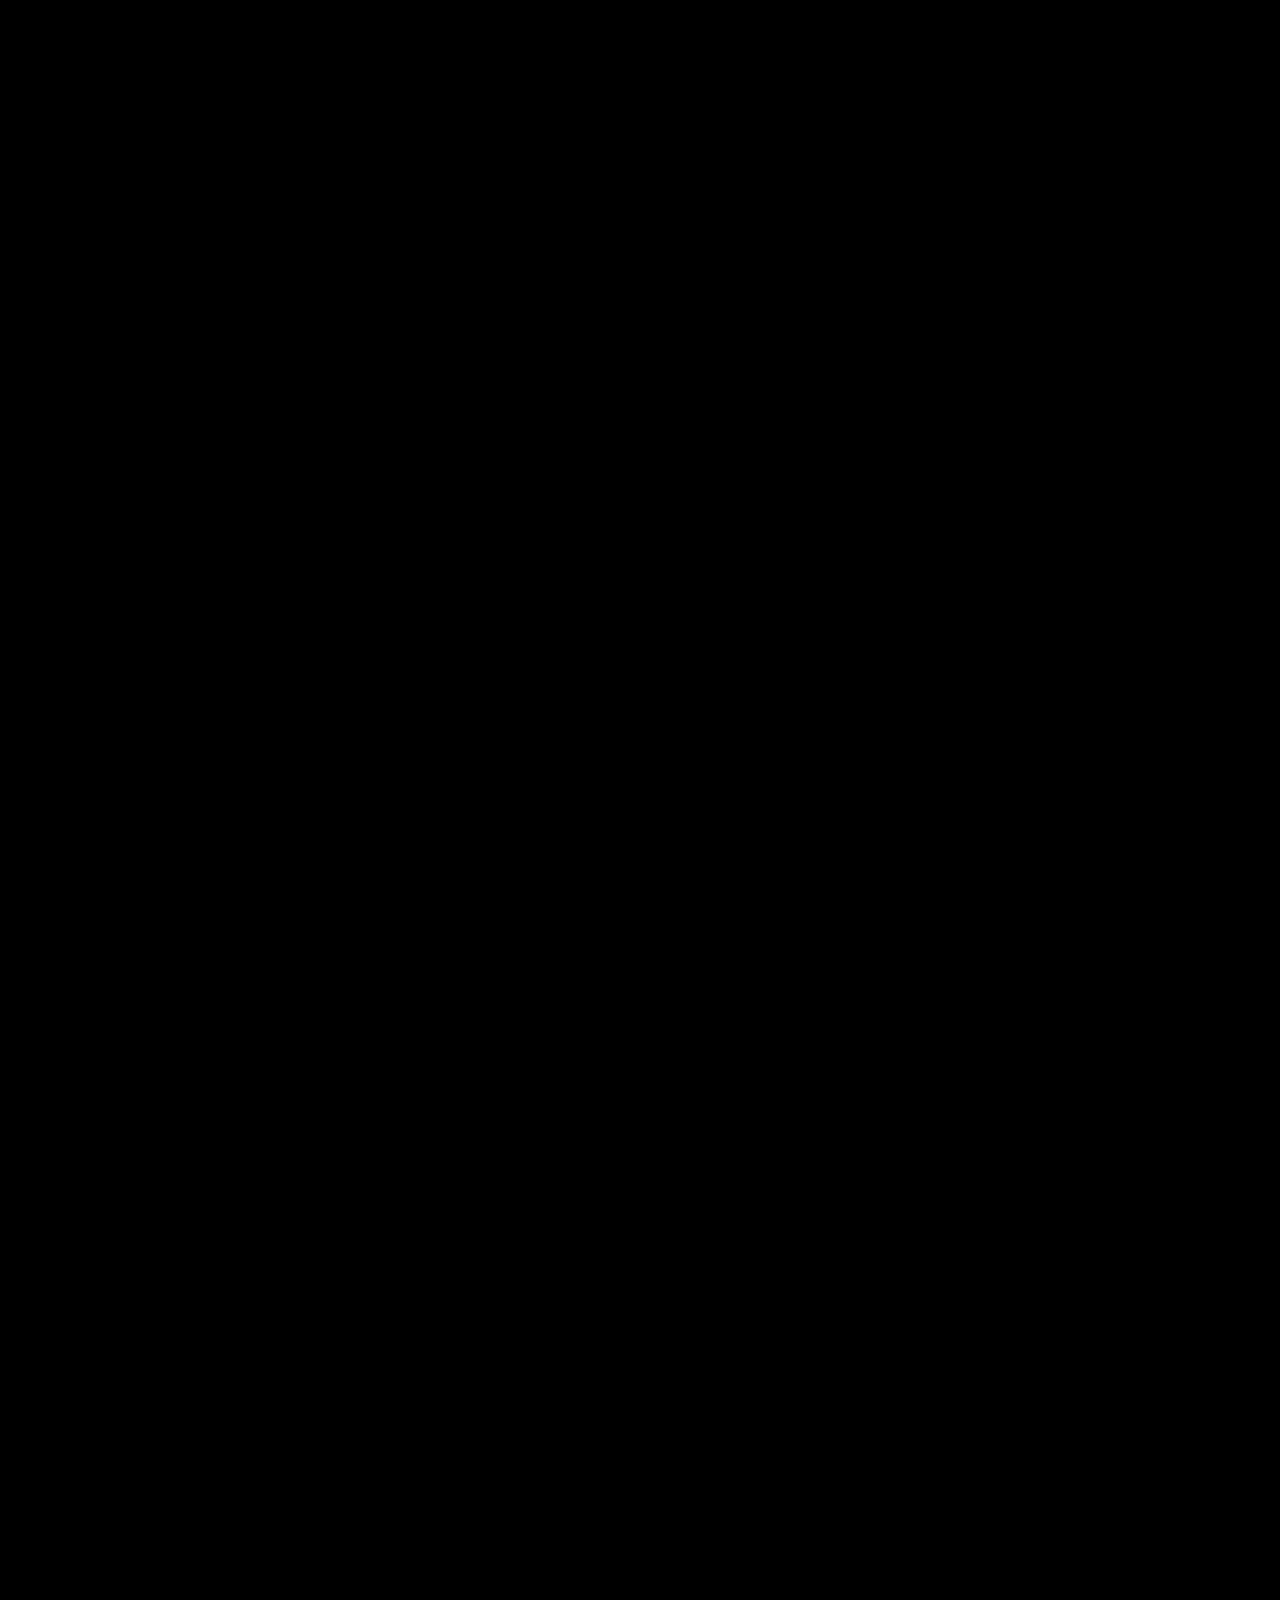
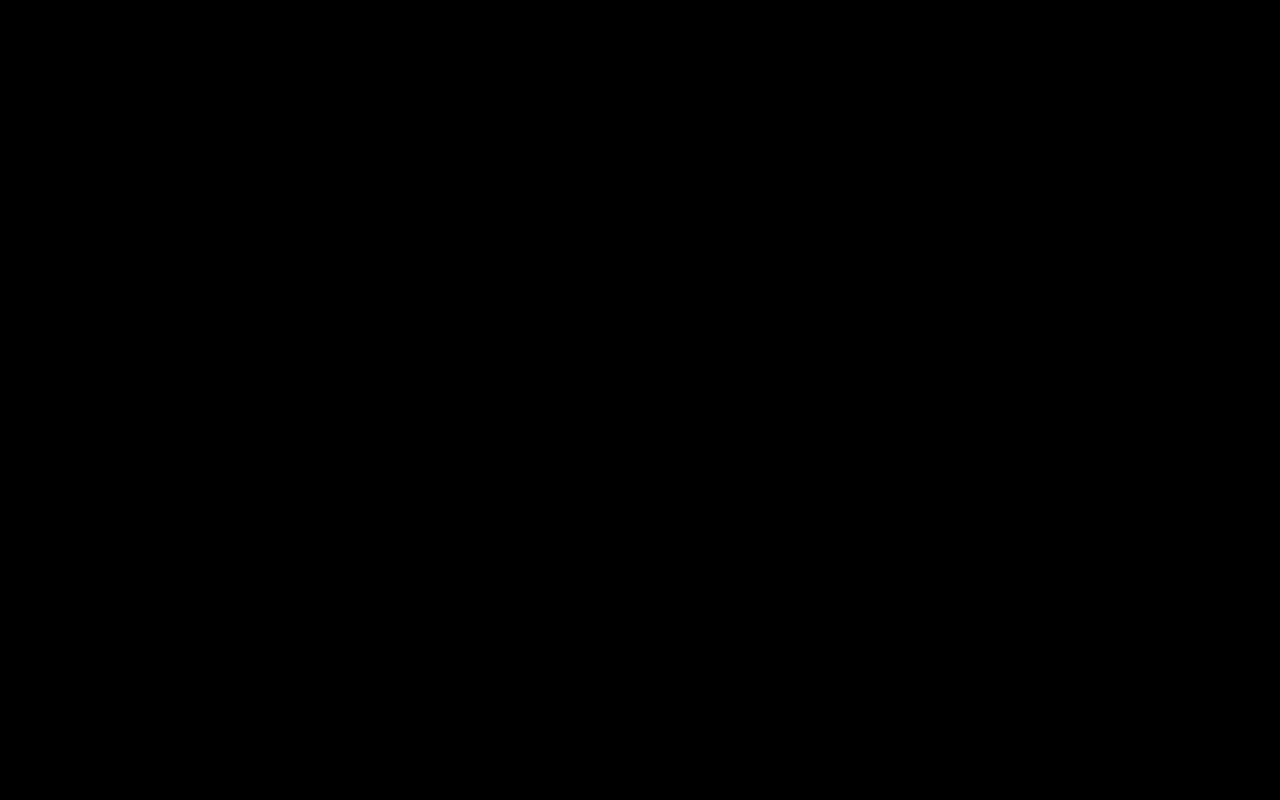
==== commit ab397e98: "Products display" ====
--- a/index.html
+++ b/index.html
@@ -1,412 +1,453 @@
 <!DOCTYPE html>
 <html lang="en">
-  <head>
-    <meta charset="UTF-8" />
-    <meta name="viewport" content="width=device-width, initial-scale=1.0" />
-    <link
-      rel="stylesheet"
-      href="https://stackpath.bootstrapcdn.com/bootstrap/4.2.1/css/bootstrap.min.css"
-      integrity="sha384-GJzZqFGwb1QTTN6wy59ffF1BuGJpLSa9DkKMp0DgiMDm4iYMj70gZWKYbI706tWS"
-      crossorigin="anonymous"
-    />
-    <link rel="stylesheet" href="./css/style.css" />
-    <link
-      href="https://fonts.googleapis.com/css?family=Noto+Sans+TC&display=swap&subset=chinese-traditional"
-      rel="stylesheet"
-    />
-    <link rel="shortcut icon" href="./img/01-logo/favicon-hyperbola.ico" />
-    <title>Hyperbola</title>
+    <head>
+        <meta charset="UTF-8" />
+        <meta name="viewport" content="width=device-width, initial-scale=1.0" />
+        <link
+            rel="stylesheet"
+            href="https://stackpath.bootstrapcdn.com/bootstrap/4.2.1/css/bootstrap.min.css"
+            integrity="sha384-GJzZqFGwb1QTTN6wy59ffF1BuGJpLSa9DkKMp0DgiMDm4iYMj70gZWKYbI706tWS"
+            crossorigin="anonymous"
+        />
+        <link rel="stylesheet" href="./css/style.css" />
+        <link
+            href="https://fonts.googleapis.com/css?family=Noto+Sans+TC&display=swap&subset=chinese-traditional"
+            rel="stylesheet"
+        />
+        <link rel="shortcut icon" href="./img/01-logo/favicon-hyperbola.ico" />
+        <title>Hyperbola</title>
     </head>
     <body>
-    <div class="hyperbola_web">
-      <nav class="nav-bar">
-        <div class="item logo">
-          <img src="./img/01-logo/Logo_img.svg" alt="" />
+        <div class="hyperbola_web">
+            <nav class="nav-bar">
+                <div class="item logo">
+                    <img src="./img/01-logo/Logo_img.svg" alt="" />
+                </div>
+                <div class="item item2">
+                    <div class="sections">
+                        <ul>
+                            <li>關於寧美</li>
+                            <li>嚴選纖維</li>
+                            <li>產品資訊</li>
+                            <li>消息快訊</li>
+                            <li>聯絡我們</li>
+                        </ul>
+                    </div>
+                </div>
+                <div class="item lang">
+                    <img src="./img/03-lang/lang-en.png" alt="" />
+                    <img src="./img/03-lang/lang-tw.png" alt="" />
+                </div>
+            </nav>
+            <header>
+                <div class="container">
+                    <div class="bannerLogo">
+                        <svg id="hyperbola" viewBox="0 0 2200 450">
+                            <path
+                                class="el wordOutline"
+                                stroke="yellow"
+                                stroke-width="10"
+                                fill="#000"
+                                d="M40.4,38.2c21.9,0,43.8,0,65.8,0c0,42.1,0,84.2,0,126.2c40,0,80,0,120,0c0-42.1,0-84.2,0-126.2c21.9,0,43.8,0,65.8,0c0,103.8,0,207.7,0,311.5c-21.9,0-43.8,0-65.8,0c0-43.4,0-86.7,0-130.1c-40.2,0-80.3,0-120.5,0c0,43.4,0,86.7,0,130.1c-14.7,0-29.4,0-44.2,0c-3.8,0-7.7,0-11.5,0c-2.1-0.7-4-2.9-5.8-4.1c-1.1-0.8-3.3-1.4-3.8-2.6C40.4,241.4,40.4,139.7,40.4,38.2z"
+                            ></path>
+                            <path
+                                class="el wordOutline"
+                                stroke="yellow"
+                                stroke-width="10"
+                                fill="#000"
+                                d="M1310,38.2c20.2,0,40.3,0,60.5,0c0,27.7,0,55.4,0,83c16.5,0,33,0,49.4,0c6.2,0,14.3-0.9,19.7,0.5c1.6,0,3.2,0,4.8,0c6.1,1.5,12.7,1.2,18.7,2.9c8.9,2.5,17.3,5.4,24.7,9.4c14.3,7.7,27.8,22.7,35.5,37c2.1,3.9,3.8,8.1,5.8,12c0.6,1.2,0.4,2.3,1,3.6c2.1,4.7,3.6,10.5,5,15.8c0.7,2.5,0.3,4.5,1,7.2c1.5,6.2,1.9,13.2,1.9,21.1c0,4.5,0.4,10.2-0.5,13.9c0,1.6,0,3.2,0,4.8c-1.3,5.2-1,11-2.4,16.3c-5.3,20.3-12.2,37.6-24.2,51.1c-9.4,10.6-23.2,20-37.7,25.4c-6.4,2.4-13.3,3.8-20.2,5.5c-0.8,0-1.6,0-2.4,0c-0.9,0.2-2.5,0.7-3.4,1c-1.3,0-2.6,0-3.8,0c-4.6,1.1-10.9,1-16.8,1c-8,0-16,0-24,0c-30.9,0-61.8,0-92.6,0C1310,245.8,1310,142,1310,38.2z"
+                            ></path>
+                            <path
+                                class="el wordOutline"
+                                stroke="yellow"
+                                stroke-width="10"
+                                fill="#000"
+                                d="M1838.5,38.2c21,0,41.9,0,62.9,0c0,103.8,0,207.7,0,311.5c-21,0-41.9,0-62.9,0C1838.5,245.8,1838.5,142,1838.5,38.2z"
+                            ></path>
+                            <path
+                                class="el wordOutline"
+                                stroke="yellow"
+                                stroke-width="10"
+                                fill="#000"
+                                d="M1667.6,117.4c9.1,0,18.2,0,27.4,0c1.1,0.3,3.3,0.7,4.3,1c1.3,0,2.6,0,3.8,0c7.5,1.9,15.6,2.5,22.6,5c28.7,10.4,49.4,26.6,63.1,51.8c5.7,10.4,8.4,22.3,11.8,35.3c0.5,2,0.5,4.1,1,5.8c0,1.6,0,3.2,0,4.8c1,4,0.5,10.1,0.5,14.9c0,12.6-0.8,23.1-3.4,32.6c-1.2,4.3-1.6,8.1-3.1,12c-10.8,28.4-28.6,48.2-54.7,61.2c-10.2,5.1-22,7.2-34.3,10.3c-2.6,0.7-4.6-0.2-7.2,0.5c-4.6,1.1-10.9,1-16.8,1c-10.9,0-20.7-0.2-29.3-2.4c-1.6-0.2-3.2-0.3-4.8-0.5c-5.9-1.5-12.1-3.2-17.3-5.5c-1.3-0.6-2.4-0.4-3.6-1c-10.5-5.2-21.4-10.3-29.8-17.8c-1.6-1.4-2.8-3.3-4.3-4.8c-2.3-2.3-5-4.3-7.2-6.7c-0.6-0.7-0.8-1.7-1.4-2.4c-3.5-4-7-8.7-9.6-13.4c-0.7-1.2-0.7-2.4-1.4-3.6c-0.3-0.5-1.2-1.1-1.4-1.7c-3.2-6.2-5.3-13.2-7.7-19.9c-1.3-3.5-1.2-6.8-2.2-10.6c-2-7.5-2.4-16-2.4-25.7c0-18.1,1.7-32.4,6.5-45.4c1.4-3.8,2.1-7.3,3.8-10.8c13.4-26.9,32.9-45.5,62.2-56.6c7.5-2.8,15.7-3.9,24-6C1659,118.2,1666,118.4,1667.6,117.4z"
+                            ></path>
+                            <path
+                                class="el wordOutline"
+                                stroke="yellow"
+                                stroke-width="10"
+                                fill="#000"
+                                d="M348.1,121.2c20,0,40,0,60,0c0,40.2,0,80.5,0,120.7c0,19.8-1.5,41.4,8.9,50.9c6.8,6.2,19,6.5,31.9,6.5c16,0,32,0,48,0c0-59.4,0-118.7,0-178.1c20,0,40,0,60,0c0,60.8,0,121.6,0,182.4c0,13.3,0,26.6,0,39.8c0,8.1,0.1,16.2-1.4,22.6c0,1.1,0,2.2,0,3.4c-1.5,5.9-2.5,11.9-4.6,17.3c-4.5,11.7-11.1,21.4-19.7,29c-1.4,1.2-3,1.9-4.6,2.9c-8.1,5.4-16.6,8.9-27.4,11.8c-5.5,1.5-11.7,1-17.3,2.4c-11.3,0-22.6,0-33.8,0c-31.9,0-63.8,0-95.8,0c0-15.5,0-31,0-46.6c25.7,0,51.4,0,77,0c6.2,0,12.5,0,18.7,0c6.8,0,13.6,0,20.4,0c19.7-4.8,28.4-12,28.3-36.5c-17,0-34.1,0-51.1,0c-8.1,0-17.5,0.7-24.2-1c-1.3,0-2.6,0-3.8,0c-3-0.7-6.7-1.2-9.6-1.9c-2-0.5-3.5-0.1-5.3-0.7c-3.6-1.3-7.4-2-11-3.4c-8-3-15.9-7.7-21.8-13c-1.9-1.7-3.1-3.9-4.8-5.8c-8.1-9.2-11.7-21.2-15.1-35.3c0-1,0-1.9,0-2.9c-1-4.3-0.8-10.4-1.9-14.9c0-11.4,0-22.9,0-34.3C348.1,198.2,348.1,159.7,348.1,121.2z"
+                            ></path>
+                            <path
+                                class="el wordOutline"
+                                stroke="yellow"
+                                stroke-width="10"
+                                fill="#000"
+                                d="M612.1,121.2c30.8,0,61.6,0,92.4,0c8.1,0,16.2,0,24.2,0c5.9,0,12.2-0.2,16.8,1c2.5,0.6,4.3-0.1,6.7,0.5c5.9,1.5,12.1,2.4,17.8,4.3c17.3,6,32,15.3,43,27.6c10.6,11.9,18,28.2,22.8,45.8c1.6,6,1.8,12.6,3.4,18.7c0,1.4,0,2.9,0,4.3c1,4,0.5,10.1,0.5,14.9c0,7.8,0.1,15.4-1.4,21.6c-0.7,2.8-0.2,5.1-1,7.7c-1.6,5.8-3,11.8-5,17.3c-8.5,22.4-24.1,42.2-44.2,53c-27.8,15.1-73.2,11.8-115.9,11.8c0,27.7,0,55.4,0,83c-20,0-40,0-60,0C612.1,328.9,612.1,225,612.1,121.2z"
+                            ></path>
+                            <path
+                                class="el wordOutline"
+                                stroke="yellow"
+                                stroke-width="10"
+                                fill="#000"
+                                d="M1067.1,121.2c0,15.8,0,31.7,0,47.5c-23.7,0-47.4,0-71,0c-18.6,0-37.6-0.4-49.4,6.5c-2.6,1.5-4.5,3.7-6.5,5.8c-1.1,1.1-2.5,2.2-3.4,3.6c-3,5.2-7.4,18.2-5.8,26.9c0.2,0.1,0.5,0.2,0.7,0.2c1.3,0.8,8,0.2,10.1,0.2c8.8,0,17.6,0,26.4,0c33,0,65.9,0,98.9,0c0,15.8,0,31.7,0,47.5c-45.4,0-90.9,0-136.3,0c-0.2,17.1,4.1,30.5,14.9,36.7c11,6.3,28.5,6,45.6,6c25.3,0,50.6,0,75.8,0c0,15.8,0,31.7,0,47.5c-25.1,0-50.2,0-75.4,0c-15.2,0-31.5,0.7-43.7-2.4c-0.8,0-1.6,0-2.4,0c-6.2-1.6-12.9-2.8-18.7-5c-18.3-7-34-17.7-44.2-32.9c-4.4-6.6-8.3-14.2-11.3-22.1c-1.6-4.1-2.4-8.4-3.8-12.5c-0.6-1.8-0.2-3.3-0.7-5.3c-0.4-1.7-1-4.4-1.4-6.2c-0.9-3.6-0.6-7.3-1.4-10.6c0-1.9,0-3.8,0-5.8c-1-4.3-1.1-18.3,0-22.6c0-1.9,0-3.8,0-5.8c0.3-1.1,0.7-3.3,1-4.3c0.6-2.5-0.1-4.3,0.5-6.7c1.1-4.4,1.6-10.1,3.1-14.4c5-14.1,9.9-26.6,18.7-36.7c0.6-0.7,0.8-1.7,1.4-2.4c9.9-11.2,23.4-19.6,38.6-25.4c5.9-2.2,12.5-3.4,18.7-5c3.1-0.8,6.3-0.7,9.1-1.4c1.4,0,2.9,0,4.3,0c8.6-2.1,22-1,32.2-1C1016.9,121.2,1042,121.2,1067.1,121.2z"
+                            ></path>
+                            <path
+                                class="el wordOutline"
+                                stroke="yellow"
+                                stroke-width="10"
+                                fill="#000"
+                                d="M1105.5,121.2c29.4,0,58.7,0,88.1,0c9.2,0,18.4,0,27.6,0c4.1,1,8.8,0.8,13,1.9c10.6,2.8,19.8,6.6,26.2,13.7c5.1,5.8,7.7,14.1,9.8,22.8c0.6,2.2,0.5,4.8,1,6.7c0,16.8,0,33.6,0,50.4c-19.2,0-38.4,0-57.6,0c0-9,0-17.9,0-26.9c0-6.1,0.2-12-1.7-16.3c-0.7-1.4-2.2-3.5-3.4-4.6c-6.7-6.1-29.5-4.1-42.5-4.1c0,61.6,0,123.2,0,184.8c-20.2,0-40.3,0-60.5,0C1105.5,273.5,1105.5,197.3,1105.5,121.2z"
+                            ></path>
+                            <path
+                                class="el wordOutline"
+                                stroke="yellow"
+                                stroke-width="10"
+                                fill="#000"
+                                d="M1958,121.2c33.1,0,66.2,0,99.4,0c19.5,0,41.5-1.4,57.1,2.9c19.2,5.2,32.9,12.3,44.4,25.2c1.2,1.4,1.9,3,2.9,4.6c5.1,7.7,9,16.5,11.8,26.9c1.3,5.1,1.1,10.7,2.4,15.8c0,12.3,0,24.6,0,37c0,38.7,0,77.4,0,116.2c-38.6,0-77.1,0-115.7,0c-14,0-28,0-42,0c-12,0-23.5,0.1-32.4-3.1c-18.7-6.7-29.3-15.2-37.7-32.2c-3.5-7-5.5-18.7-5.5-29c0-31.3,9.3-52.2,29.5-63.1c8.6-4.6,18.8-6.7,29.5-9.4c2.6-0.6,5.4-0.4,7.7-1c1.3,0,2.6,0,3.8,0c5-1.2,11.2-1,17.3-1c8.7,0,17.4,0,26.2,0c12.2,0,24.3,0,36.5,0c5.9,0,13.1,0.8,18.5-0.2c0.1-0.2,0.2-0.5,0.2-0.7c1.2-2-0.4-7.9,0.2-10.6c1-4.3,0-6.9-1.2-10.1c-2.7-7.3-6.4-11.2-13-14.6c-13.2-6.8-33.1-6.5-53.3-6.5c-28.9,0-57.8,0-86.6,0C1958,152.6,1958,136.9,1958,121.2z"
+                            ></path>
+                            <path
+                                class="el wordInner"
+                                stroke="yellow"
+                                stroke-width="10"
+                                fill="black"
+                                d="M1672.9,166.8c-1.5,1-3.8,0.5-5.8,1c-3.6,0.9-7.7,2.1-11,3.6c-15.5,7-23.6,20-29.5,36.7c-1.8,5-1.8,11-3.1,16.3c0,2.9,0,5.8,0,8.6c0,7.6,0,15.3,1.4,21.1c0,0.8,0,1.6,0,2.4c0.9,3.8,2.1,9.5,3.6,13c6.6,14.9,15.2,25.7,31,31.4c6.3,2.3,12.5,3.6,21.6,3.6c2.6,0,5.1,0,7.7,0c6.1-1.5,12.1-2.2,17.3-4.6c2.3-1,7.1-3.7,8.9-5.3c1.6-1.4,2.8-3.3,4.3-4.8c2.1-2.1,4.7-4,6.7-6.2c3.3-3.6,5.6-9.5,7.7-14.2c1.9-4.3,2.9-10.1,4.1-14.9c0-0.8,0-1.6,0-2.4c1.4-5.6,1-13.6,1-20.6c0-4,0.4-8.5-0.5-12c-1.8-7.2-2.7-14.4-5.5-20.6c-7.1-15.9-19.3-26.5-37.7-31.2C1688.7,166.1,1680.4,166.8,1672.9,166.8z"
+                            ></path>
+                            <path
+                                class="el wordInner"
+                                stroke="yellow"
+                                stroke-width="10"
+                                fill="black"
+                                d="M672.1,170.6c0,43.4,0,86.7,0,130.1c30.4,0.2,61.8,2.2,81.1-8.9c9.5-5.5,15.5-15.1,19.4-26.2c1.6-4.6,1.9-10,3.1-14.9c0-1.4,0-2.9,0-4.3c0.9-3.9,0.5-9.7,0.5-14.4c0-19.1-3.2-35.9-12.2-45.8c-6.9-7.5-16-11.2-27.6-14.2c-7.3-1.8-16.3-1.4-25.2-1.4C698.1,170.6,685.1,170.6,672.1,170.6z"
+                            ></path>
+                            <path
+                                class="el wordInner"
+                                stroke="yellow"
+                                stroke-width="10"
+                                fill="black"
+                                d="M1370.5,170.6c0,43.4,0,86.7,0,130.1c12.8,0,25.6,0,38.4,0c8.8,0,18.3,0.4,25.4-1.4c12.2-3.1,20.8-6.7,28.1-14.6c8.7-9.5,12.2-27.4,12.2-45.6c0-6.3,0.3-12.8-1-18c0-1,0-1.9,0-2.9c-2.7-11-4.8-21.9-11.3-29c-1.1-1.2-2.7-2.2-3.8-3.4c-2.4-2.4-4.9-5-7.9-6.7C1431.9,168.2,1399.9,170.7,1370.5,170.6z"
+                            ></path>
+                            <path
+                                class="el wordInner"
+                                stroke="yellow"
+                                stroke-width="10"
+                                fill="black"
+                                d="M2113.5,256.6c-19.7,0-39.4,0-59,0c-24.7,0-44-1.6-49,18.7c0,1.5,0,3,0,4.6c0,6.1-0.1,11.3,2.2,15.1c0.5,0.9,1.7,1.5,2.4,2.2c6.6,6.6,14.6,6.5,27.6,6.5c17,0,34.1,0,51.1,0c5.2,0,10.4,0,15.6,0c2.8,0,6.2,0.2,8.6-0.2c0.1-0.2,0.2-0.5,0.2-0.7c0.9-1.5,0.2-10.2,0.2-12.7C2113.5,278.8,2113.5,267.7,2113.5,256.6z"
+                            ></path>
+                        </svg>
+                    </div>
+                </div>
+            </header>
+            <main>
+                <div class="container container_bg">
+                    <section class="about">
+                        <div class="figure"></div>
+                        <div class="content">
+                            <div class="text-container">
+                                <div class="title">關於HYPERBOLA</div>
+                                <div class="text text1">
+                                    Hyperbola成立於2001年，是一間將設計理念融入機能面料的紡織公司。我們相信未來的生活方式是技術與美學相結合。堅守品質控制，在製造過程的每個階段進行獨立檢察，例如：染色，印刷或塗層
+                                    -
+                                    這就是為什麼我們的產品可以獲得最理想的完美效果。
+                                </div>
+                                <div class="sub-text">
+                                    2008年, Hyperbola被選為台灣四大紡織龍之一。
+                                </div>
+                                <div class="text text2">
+                                    品牌名稱「Hyper」意味著「超越」，而「bola」意味著「面料」對功能性紡織品的熱情和對行業的深入了解，我們的目標是靈活地滿足客戶的需求和始終以開放的態度和準確性超越他們的期望。
+                                </div>
+                            </div>
+                        </div>
+                        <div class="special">
+                            <div class="item item1">環保</div>
+                            <div class="item item2">誠信</div>
+                            <div class="item item3">創新</div>
+                            <div class="item item4">加值</div>
+                            <div class="item item5">育才</div>
+                        </div>
+                    </section>
+                    <section class="exhibition">
+                        <h1>展覽風格</h1>
+                        <div id="timeline">
+                            <div class="dot" id="one">
+                                <span></span>
+                                <date>2006</date>
+                            </div>
+                            <div class="dot" id="two">
+                                <span></span>
+                                <date>2008</date>
+                            </div>
+                            <div class="dot" id="three">
+                                <span></span>
+                                <date>2011</date>
+                            </div>
+                            <div class="dot" id="four">
+                                <span></span>
+                                <date>2011</date>
+                            </div>
+                            <div class="dot" id="five">
+                                <span></span>
+                                <date>2015</date>
+                            </div>
+                            <div class="dot" id="six">
+                                <span></span>
+                                <date>2017</date>
+                            </div>
+                            <div class="dot" id="seven">
+                                <span></span>
+                                <date>2018</date>
+                            </div>
+                            <div class="dot" id="eight">
+                                <span></span>
+                                <date>2019</date>
+                            </div>
+                            <div class="inside"></div>
+                        </div>
+                        <!-- Modals -->
+                        <div class="exhibition_img modal nobox one">
+                            <h2>2006 - OR summer</h2>
+                            <img src="./img/02-exhibtions/2006-OR.jpg" alt="" />
+                        </div>
+                        <div class="exhibition_img modal nobox two">
+                            <h2>2008 - ISPO冬展</h2>
+                            <img
+                                src="./img/02-exhibtions/2008 ISPO冬展 (1).jpg"
+                                alt=""
+                            />
+                        </div>
+                        <div class="exhibition_img modal nobox three">
+                            <h2>2011 - 德國夏天Outdoor展</h2>
+                            <img
+                                src="./img/02-exhibtions/2011 德國夏天Outdoor展 (3).jpg"
+                                alt=""
+                            />
+                        </div>
+                        <div class="exhibition_img modal nobox four">
+                            <h2>2011 - OR summer</h2>
+                            <img
+                                src="./img/02-exhibtions/2011 OR summer.jpg"
+                                alt=""
+                            />
+                        </div>
+                        <div class="exhibition_img modal nobox five">
+                            <h2>2015 - ISPO冬展</h2>
+                            <img
+                                src="./img/02-exhibtions/2015_001_PGL5194.jpg"
+                                alt=""
+                            />
+                        </div>
+                        <div class="exhibition_img modal nobox six">
+                            <h2>2016 - ISPO冬展</h2>
+                            <img
+                                src="./img/02-exhibtions/2017-ISPO (1).jpg"
+                                alt=""
+                            />
+                        </div>
+                        <div class="exhibition_img modal nobox seven">
+                            <h2>2018 - ISPO冬展</h2>
+                            <img
+                                src="./img/02-exhibtions/2018-ISPO.jpg"
+                                alt=""
+                            />
+                        </div>
+                        <div class="exhibition_img modal nobox eight">
+                            <h2>2019 - ISPO冬展</h2>
+                            <img
+                                src="./img/02-exhibtions/2019ISPO_190318_0001.jpg"
+                                alt=""
+                            />
+                        </div>
+                    </section>
+                    <section class="fiber">
+                        <div class="text_content">
+                            <h1>嚴選纖維</h1>
+                            <span
+                                >結合纖維的特性創造出兼具時尚與機能，使商品成為潮流的先驅者。</span
+                            >
+                        </div>
+                        <div class="fiber_type">
+                            <div class="item item1">竹纖維<br />Bamboo</div>
+                            <div class="item item2">棉花<br />Cotton</div>
+                            <div class="item item3">彈性纖維<br />OP</div>
+                            <div class="item item4">聚酯<br />Polyester</div>
+                            <div class="item item5">尼龍<br />Nylon</div>
+                            <div class="item item6">嫘縈<br />Rayon</div>
+                        </div>
+                    </section>
+                    <section id="products" class="products">
+                        <div class="title"><h1>Hyper布料</h1></div>
+                        <div class="product_types">
+                            <button class="type btn btn-dark" v-for="item in typeList" v-on:click="typeFilter">{{ item }}</button>
+                        </div>
+                        <div class="product">
+                            <div class="product_img" v-for="item in products">
+                                <img :src="item.link" alt=""/>
+                            </div>
+                        </div>
+                    </section>
+                    <section class="new_fashion">
+                        <section class="swiper-container loading">
+                            <div class="swiper-wrapper">
+                                <div
+                                    class="swiper-slide"
+                                    style="background-image:url(https://drive.google.com/uc?export=view&id=0B_koKn2rKOkLbVhsNzdIYmlfN1E)"
+                                ></div>
+                                    <img
+                                        src="https://drive.google.com/uc?export=view&id=0B_koKn2rKOkLbVhsNzdIYmlfN1E"
+                                        class="entity-img"
+                                    />
+                                    <div class="content">
+                                        <p
+                                            class="title"
+                                            data-swiper-parallax="-30%"
+                                            data-swiper-parallax-scale=".7"
+                                        >
+                                            Shaun Matthews
+                                        </p>
+                                        <span
+                                            class="caption"
+                                            data-swiper-parallax="-20%"
+                                            >Lorem Ipsum has been the industry's
+                                            standard dummy text ever since the
+                                            1500s, when an unknown printer took
+                                            a galley of type and scrambled it to
+                                            make a type specimen book.</span
+                                        >
+                                    </div>
+                                </div>
+                                <div
+                                    class="swiper-slide"
+                                    style="background-image:url(https://drive.google.com/uc?export=view&id=0B_koKn2rKOkLWTdaX3J5b1VueDg)"
+                                >
+                                    <img
+                                        src="https://drive.google.com/uc?export=view&id=0B_koKn2rKOkLWTdaX3J5b1VueDg"
+                                        class="entity-img"
+                                    />
+                                    <div class="content">
+                                        <p
+                                            class="title"
+                                            data-swiper-parallax="-30%"
+                                            data-swiper-parallax-scale=".7"
+                                        >
+                                            Alexis Berry
+                                        </p>
+                                        <span
+                                            class="caption"
+                                            data-swiper-parallax="-20%"
+                                            >Lorem Ipsum has been the industry's
+                                            standard dummy text ever since the
+                                            1500s, when an unknown printer took
+                                            a galley of type and scrambled it to
+                                            make a type specimen book.</span
+                                        >
+                                    </div>
+                                </div>
+                                <div
+                                    class="swiper-slide"
+                                    style="background-image:url(https://drive.google.com/uc?export=view&id=0B_koKn2rKOkLRml1b3B6eXVqQ2s)"
+                                >
+                                    <img
+                                        src="https://drive.google.com/uc?export=view&id=0B_koKn2rKOkLRml1b3B6eXVqQ2s"
+                                        class="entity-img"
+                                    />
+                                    <div class="content">
+                                        <p
+                                            class="title"
+                                            data-swiper-parallax="-30%"
+                                            data-swiper-parallax-scale=".7"
+                                        >
+                                            Billie Pierce
+                                        </p>
+                                        <span
+                                            class="caption"
+                                            data-swiper-parallax="-20%"
+                                            >Lorem Ipsum has been the industry's
+                                            standard dummy text ever since the
+                                            1500s, when an unknown printer took
+                                            a galley of type and scrambled it to
+                                            make a type specimen book.</span
+                                        >
+                                    </div>
+                                </div>
+                                <div
+                                    class="swiper-slide"
+                                    style="background-image:url(https://drive.google.com/uc?export=view&id=0B_koKn2rKOkLVUpEems2ZXpHYVk)"
+                                >
+                                    <img
+                                        src="https://drive.google.com/uc?export=view&id=0B_koKn2rKOkLVUpEems2ZXpHYVk"
+                                        class="entity-img"
+                                    />
+                                    <div class="content">
+                                        <p
+                                            class="title"
+                                            data-swiper-parallax="-30%"
+                                            data-swiper-parallax-scale=".7"
+                                        >
+                                            Trevor Copeland
+                                        </p>
+                                        <span
+                                            class="caption"
+                                            data-swiper-parallax="-20%"
+                                            >Lorem Ipsum has been the industry's
+                                            standard dummy text ever since the
+                                            1500s, when an unknown printer took
+                                            a galley of type and scrambled it to
+                                            make a type specimen book.</span
+                                        >
+                                    </div>
+                                </div>
+                                <div
+                                    class="swiper-slide"
+                                    style="background-image:url(https://drive.google.com/uc?export=view&id=0B_koKn2rKOkLNXBIcEdOUFVIWmM)"
+                                >
+                                    <img
+                                        src="https://drive.google.com/uc?export=view&id=0B_koKn2rKOkLNXBIcEdOUFVIWmM"
+                                        class="entity-img"
+                                    />
+                                    <div class="content">
+                                        <p
+                                            class="title"
+                                            data-swiper-parallax="-30%"
+                                            data-swiper-parallax-scale=".7"
+                                        >
+                                            Bernadette Newman
+                                        </p>
+                                        <span
+                                            class="caption"
+                                            data-swiper-parallax="-20%"
+                                            >Lorem Ipsum has been the industry's
+                                            standard dummy text ever since the
+                                            1500s, when an unknown printer took
+                                            a galley of type and scrambled it to
+                                            make a type specimen book.</span
+                                        >
+                                    </div>
+                                </div>
+                            </div>
+
+                            <!-- If we need pagination -->
+                            <div class="swiper-pagination"></div>
+                            <!-- If we need navigation buttons -->
+                            <div
+                                class="swiper-button-prev swiper-button-white"
+                            ></div>
+                            <div
+                                class="swiper-button-next swiper-button-white"
+                            ></div>
+                        </section>
+                    </section>
+                </div>
+            </main>
         </div>
-        <div class="item item2">
-          <div class="sections">
-            <ul>
-              <li>關於寧美</li>
-              <li>嚴選纖維</li>
-              <li>產品資訊</li>
-              <li>消息快訊</li>
-              <li>聯絡我們</li>
-            </ul>
-          </div>
-        </div>
-        <div class="item lang">
-          <img src="./img/03-lang/lang-en.png" alt="" />
-          <img src="./img/03-lang/lang-tw.png" alt="" />
-        </div>
-      </nav>
-      <header>
-        <div class="container">
-            <div class="bannerLogo">
-                <svg id="hyperbola" viewBox="0 0 2200 450">
-                  <path
-                    class="el wordOutline"
-                    stroke="yellow"
-                    stroke-width="10"
-                    fill="#000"
-                    d="M40.4,38.2c21.9,0,43.8,0,65.8,0c0,42.1,0,84.2,0,126.2c40,0,80,0,120,0c0-42.1,0-84.2,0-126.2c21.9,0,43.8,0,65.8,0c0,103.8,0,207.7,0,311.5c-21.9,0-43.8,0-65.8,0c0-43.4,0-86.7,0-130.1c-40.2,0-80.3,0-120.5,0c0,43.4,0,86.7,0,130.1c-14.7,0-29.4,0-44.2,0c-3.8,0-7.7,0-11.5,0c-2.1-0.7-4-2.9-5.8-4.1c-1.1-0.8-3.3-1.4-3.8-2.6C40.4,241.4,40.4,139.7,40.4,38.2z"
-                  ></path>
-                  <path
-                    class="el wordOutline"
-                    stroke="yellow"
-                    stroke-width="10"
-                    fill="#000"
-                    d="M1310,38.2c20.2,0,40.3,0,60.5,0c0,27.7,0,55.4,0,83c16.5,0,33,0,49.4,0c6.2,0,14.3-0.9,19.7,0.5c1.6,0,3.2,0,4.8,0c6.1,1.5,12.7,1.2,18.7,2.9c8.9,2.5,17.3,5.4,24.7,9.4c14.3,7.7,27.8,22.7,35.5,37c2.1,3.9,3.8,8.1,5.8,12c0.6,1.2,0.4,2.3,1,3.6c2.1,4.7,3.6,10.5,5,15.8c0.7,2.5,0.3,4.5,1,7.2c1.5,6.2,1.9,13.2,1.9,21.1c0,4.5,0.4,10.2-0.5,13.9c0,1.6,0,3.2,0,4.8c-1.3,5.2-1,11-2.4,16.3c-5.3,20.3-12.2,37.6-24.2,51.1c-9.4,10.6-23.2,20-37.7,25.4c-6.4,2.4-13.3,3.8-20.2,5.5c-0.8,0-1.6,0-2.4,0c-0.9,0.2-2.5,0.7-3.4,1c-1.3,0-2.6,0-3.8,0c-4.6,1.1-10.9,1-16.8,1c-8,0-16,0-24,0c-30.9,0-61.8,0-92.6,0C1310,245.8,1310,142,1310,38.2z"
-                  ></path>
-                  <path
-                    class="el wordOutline"
-                    stroke="yellow"
-                    stroke-width="10"
-                    fill="#000"
-                    d="M1838.5,38.2c21,0,41.9,0,62.9,0c0,103.8,0,207.7,0,311.5c-21,0-41.9,0-62.9,0C1838.5,245.8,1838.5,142,1838.5,38.2z"
-                  ></path>
-                  <path
-                    class="el wordOutline"
-                    stroke="yellow"
-                    stroke-width="10"
-                    fill="#000"
-                    d="M1667.6,117.4c9.1,0,18.2,0,27.4,0c1.1,0.3,3.3,0.7,4.3,1c1.3,0,2.6,0,3.8,0c7.5,1.9,15.6,2.5,22.6,5c28.7,10.4,49.4,26.6,63.1,51.8c5.7,10.4,8.4,22.3,11.8,35.3c0.5,2,0.5,4.1,1,5.8c0,1.6,0,3.2,0,4.8c1,4,0.5,10.1,0.5,14.9c0,12.6-0.8,23.1-3.4,32.6c-1.2,4.3-1.6,8.1-3.1,12c-10.8,28.4-28.6,48.2-54.7,61.2c-10.2,5.1-22,7.2-34.3,10.3c-2.6,0.7-4.6-0.2-7.2,0.5c-4.6,1.1-10.9,1-16.8,1c-10.9,0-20.7-0.2-29.3-2.4c-1.6-0.2-3.2-0.3-4.8-0.5c-5.9-1.5-12.1-3.2-17.3-5.5c-1.3-0.6-2.4-0.4-3.6-1c-10.5-5.2-21.4-10.3-29.8-17.8c-1.6-1.4-2.8-3.3-4.3-4.8c-2.3-2.3-5-4.3-7.2-6.7c-0.6-0.7-0.8-1.7-1.4-2.4c-3.5-4-7-8.7-9.6-13.4c-0.7-1.2-0.7-2.4-1.4-3.6c-0.3-0.5-1.2-1.1-1.4-1.7c-3.2-6.2-5.3-13.2-7.7-19.9c-1.3-3.5-1.2-6.8-2.2-10.6c-2-7.5-2.4-16-2.4-25.7c0-18.1,1.7-32.4,6.5-45.4c1.4-3.8,2.1-7.3,3.8-10.8c13.4-26.9,32.9-45.5,62.2-56.6c7.5-2.8,15.7-3.9,24-6C1659,118.2,1666,118.4,1667.6,117.4z"
-                  ></path>
-                  <path
-                    class="el wordOutline"
-                    stroke="yellow"
-                    stroke-width="10"
-                    fill="#000"
-                    d="M348.1,121.2c20,0,40,0,60,0c0,40.2,0,80.5,0,120.7c0,19.8-1.5,41.4,8.9,50.9c6.8,6.2,19,6.5,31.9,6.5c16,0,32,0,48,0c0-59.4,0-118.7,0-178.1c20,0,40,0,60,0c0,60.8,0,121.6,0,182.4c0,13.3,0,26.6,0,39.8c0,8.1,0.1,16.2-1.4,22.6c0,1.1,0,2.2,0,3.4c-1.5,5.9-2.5,11.9-4.6,17.3c-4.5,11.7-11.1,21.4-19.7,29c-1.4,1.2-3,1.9-4.6,2.9c-8.1,5.4-16.6,8.9-27.4,11.8c-5.5,1.5-11.7,1-17.3,2.4c-11.3,0-22.6,0-33.8,0c-31.9,0-63.8,0-95.8,0c0-15.5,0-31,0-46.6c25.7,0,51.4,0,77,0c6.2,0,12.5,0,18.7,0c6.8,0,13.6,0,20.4,0c19.7-4.8,28.4-12,28.3-36.5c-17,0-34.1,0-51.1,0c-8.1,0-17.5,0.7-24.2-1c-1.3,0-2.6,0-3.8,0c-3-0.7-6.7-1.2-9.6-1.9c-2-0.5-3.5-0.1-5.3-0.7c-3.6-1.3-7.4-2-11-3.4c-8-3-15.9-7.7-21.8-13c-1.9-1.7-3.1-3.9-4.8-5.8c-8.1-9.2-11.7-21.2-15.1-35.3c0-1,0-1.9,0-2.9c-1-4.3-0.8-10.4-1.9-14.9c0-11.4,0-22.9,0-34.3C348.1,198.2,348.1,159.7,348.1,121.2z"
-                  ></path>
-                  <path
-                    class="el wordOutline"
-                    stroke="yellow"
-                    stroke-width="10"
-                    fill="#000"
-                    d="M612.1,121.2c30.8,0,61.6,0,92.4,0c8.1,0,16.2,0,24.2,0c5.9,0,12.2-0.2,16.8,1c2.5,0.6,4.3-0.1,6.7,0.5c5.9,1.5,12.1,2.4,17.8,4.3c17.3,6,32,15.3,43,27.6c10.6,11.9,18,28.2,22.8,45.8c1.6,6,1.8,12.6,3.4,18.7c0,1.4,0,2.9,0,4.3c1,4,0.5,10.1,0.5,14.9c0,7.8,0.1,15.4-1.4,21.6c-0.7,2.8-0.2,5.1-1,7.7c-1.6,5.8-3,11.8-5,17.3c-8.5,22.4-24.1,42.2-44.2,53c-27.8,15.1-73.2,11.8-115.9,11.8c0,27.7,0,55.4,0,83c-20,0-40,0-60,0C612.1,328.9,612.1,225,612.1,121.2z"
-                  ></path>
-                  <path
-                    class="el wordOutline"
-                    stroke="yellow"
-                    stroke-width="10"
-                    fill="#000"
-                    d="M1067.1,121.2c0,15.8,0,31.7,0,47.5c-23.7,0-47.4,0-71,0c-18.6,0-37.6-0.4-49.4,6.5c-2.6,1.5-4.5,3.7-6.5,5.8c-1.1,1.1-2.5,2.2-3.4,3.6c-3,5.2-7.4,18.2-5.8,26.9c0.2,0.1,0.5,0.2,0.7,0.2c1.3,0.8,8,0.2,10.1,0.2c8.8,0,17.6,0,26.4,0c33,0,65.9,0,98.9,0c0,15.8,0,31.7,0,47.5c-45.4,0-90.9,0-136.3,0c-0.2,17.1,4.1,30.5,14.9,36.7c11,6.3,28.5,6,45.6,6c25.3,0,50.6,0,75.8,0c0,15.8,0,31.7,0,47.5c-25.1,0-50.2,0-75.4,0c-15.2,0-31.5,0.7-43.7-2.4c-0.8,0-1.6,0-2.4,0c-6.2-1.6-12.9-2.8-18.7-5c-18.3-7-34-17.7-44.2-32.9c-4.4-6.6-8.3-14.2-11.3-22.1c-1.6-4.1-2.4-8.4-3.8-12.5c-0.6-1.8-0.2-3.3-0.7-5.3c-0.4-1.7-1-4.4-1.4-6.2c-0.9-3.6-0.6-7.3-1.4-10.6c0-1.9,0-3.8,0-5.8c-1-4.3-1.1-18.3,0-22.6c0-1.9,0-3.8,0-5.8c0.3-1.1,0.7-3.3,1-4.3c0.6-2.5-0.1-4.3,0.5-6.7c1.1-4.4,1.6-10.1,3.1-14.4c5-14.1,9.9-26.6,18.7-36.7c0.6-0.7,0.8-1.7,1.4-2.4c9.9-11.2,23.4-19.6,38.6-25.4c5.9-2.2,12.5-3.4,18.7-5c3.1-0.8,6.3-0.7,9.1-1.4c1.4,0,2.9,0,4.3,0c8.6-2.1,22-1,32.2-1C1016.9,121.2,1042,121.2,1067.1,121.2z"
-                  ></path>
-                  <path
-                    class="el wordOutline"
-                    stroke="yellow"
-                    stroke-width="10"
-                    fill="#000"
-                    d="M1105.5,121.2c29.4,0,58.7,0,88.1,0c9.2,0,18.4,0,27.6,0c4.1,1,8.8,0.8,13,1.9c10.6,2.8,19.8,6.6,26.2,13.7c5.1,5.8,7.7,14.1,9.8,22.8c0.6,2.2,0.5,4.8,1,6.7c0,16.8,0,33.6,0,50.4c-19.2,0-38.4,0-57.6,0c0-9,0-17.9,0-26.9c0-6.1,0.2-12-1.7-16.3c-0.7-1.4-2.2-3.5-3.4-4.6c-6.7-6.1-29.5-4.1-42.5-4.1c0,61.6,0,123.2,0,184.8c-20.2,0-40.3,0-60.5,0C1105.5,273.5,1105.5,197.3,1105.5,121.2z"
-                  ></path>
-                  <path
-                    class="el wordOutline"
-                    stroke="yellow"
-                    stroke-width="10"
-                    fill="#000"
-                    d="M1958,121.2c33.1,0,66.2,0,99.4,0c19.5,0,41.5-1.4,57.1,2.9c19.2,5.2,32.9,12.3,44.4,25.2c1.2,1.4,1.9,3,2.9,4.6c5.1,7.7,9,16.5,11.8,26.9c1.3,5.1,1.1,10.7,2.4,15.8c0,12.3,0,24.6,0,37c0,38.7,0,77.4,0,116.2c-38.6,0-77.1,0-115.7,0c-14,0-28,0-42,0c-12,0-23.5,0.1-32.4-3.1c-18.7-6.7-29.3-15.2-37.7-32.2c-3.5-7-5.5-18.7-5.5-29c0-31.3,9.3-52.2,29.5-63.1c8.6-4.6,18.8-6.7,29.5-9.4c2.6-0.6,5.4-0.4,7.7-1c1.3,0,2.6,0,3.8,0c5-1.2,11.2-1,17.3-1c8.7,0,17.4,0,26.2,0c12.2,0,24.3,0,36.5,0c5.9,0,13.1,0.8,18.5-0.2c0.1-0.2,0.2-0.5,0.2-0.7c1.2-2-0.4-7.9,0.2-10.6c1-4.3,0-6.9-1.2-10.1c-2.7-7.3-6.4-11.2-13-14.6c-13.2-6.8-33.1-6.5-53.3-6.5c-28.9,0-57.8,0-86.6,0C1958,152.6,1958,136.9,1958,121.2z"
-                  ></path>
-                  <path
-                    class="el wordInner"
-                    stroke="yellow"
-                    stroke-width="10"
-                    fill="black"
-                    d="M1672.9,166.8c-1.5,1-3.8,0.5-5.8,1c-3.6,0.9-7.7,2.1-11,3.6c-15.5,7-23.6,20-29.5,36.7c-1.8,5-1.8,11-3.1,16.3c0,2.9,0,5.8,0,8.6c0,7.6,0,15.3,1.4,21.1c0,0.8,0,1.6,0,2.4c0.9,3.8,2.1,9.5,3.6,13c6.6,14.9,15.2,25.7,31,31.4c6.3,2.3,12.5,3.6,21.6,3.6c2.6,0,5.1,0,7.7,0c6.1-1.5,12.1-2.2,17.3-4.6c2.3-1,7.1-3.7,8.9-5.3c1.6-1.4,2.8-3.3,4.3-4.8c2.1-2.1,4.7-4,6.7-6.2c3.3-3.6,5.6-9.5,7.7-14.2c1.9-4.3,2.9-10.1,4.1-14.9c0-0.8,0-1.6,0-2.4c1.4-5.6,1-13.6,1-20.6c0-4,0.4-8.5-0.5-12c-1.8-7.2-2.7-14.4-5.5-20.6c-7.1-15.9-19.3-26.5-37.7-31.2C1688.7,166.1,1680.4,166.8,1672.9,166.8z"
-                  ></path>
-                  <path
-                    class="el wordInner"
-                    stroke="yellow"
-                    stroke-width="10"
-                    fill="black"
-                    d="M672.1,170.6c0,43.4,0,86.7,0,130.1c30.4,0.2,61.8,2.2,81.1-8.9c9.5-5.5,15.5-15.1,19.4-26.2c1.6-4.6,1.9-10,3.1-14.9c0-1.4,0-2.9,0-4.3c0.9-3.9,0.5-9.7,0.5-14.4c0-19.1-3.2-35.9-12.2-45.8c-6.9-7.5-16-11.2-27.6-14.2c-7.3-1.8-16.3-1.4-25.2-1.4C698.1,170.6,685.1,170.6,672.1,170.6z"
-                  ></path>
-                  <path
-                    class="el wordInner"
-                    stroke="yellow"
-                    stroke-width="10"
-                    fill="black"
-                    d="M1370.5,170.6c0,43.4,0,86.7,0,130.1c12.8,0,25.6,0,38.4,0c8.8,0,18.3,0.4,25.4-1.4c12.2-3.1,20.8-6.7,28.1-14.6c8.7-9.5,12.2-27.4,12.2-45.6c0-6.3,0.3-12.8-1-18c0-1,0-1.9,0-2.9c-2.7-11-4.8-21.9-11.3-29c-1.1-1.2-2.7-2.2-3.8-3.4c-2.4-2.4-4.9-5-7.9-6.7C1431.9,168.2,1399.9,170.7,1370.5,170.6z"
-                  ></path>
-                  <path
-                    class="el wordInner"
-                    stroke="yellow"
-                    stroke-width="10"
-                    fill="black"
-                    d="M2113.5,256.6c-19.7,0-39.4,0-59,0c-24.7,0-44-1.6-49,18.7c0,1.5,0,3,0,4.6c0,6.1-0.1,11.3,2.2,15.1c0.5,0.9,1.7,1.5,2.4,2.2c6.6,6.6,14.6,6.5,27.6,6.5c17,0,34.1,0,51.1,0c5.2,0,10.4,0,15.6,0c2.8,0,6.2,0.2,8.6-0.2c0.1-0.2,0.2-0.5,0.2-0.7c0.9-1.5,0.2-10.2,0.2-12.7C2113.5,278.8,2113.5,267.7,2113.5,256.6z"
-                  ></path>
-                </svg>
-              </div>
-        </div>
-      </header>
-      <main>
-        <div class="container container_bg">
-          <section class="about">
-            <div class="figure"></div>
-            <div class="content">
-              <div class="text-container">
-                <div class="title">關於HYPERBOLA</div>
-                <div class="text text1">
-                  Hyperbola成立於2001年，是一間將設計理念融入機能面料的紡織公司。我們相信未來的生活方式是技術與美學相結合。堅守品質控制，在製造過程的每個階段進行獨立檢察，例如：染色，印刷或塗層
-                  - 這就是為什麼我們的產品可以獲得最理想的完美效果。
-                </div>
-                <div class="sub-text">
-                  2008年, Hyperbola被選為台灣四大紡織龍之一。
-                </div>
-                <div class="text text2">
-                  品牌名稱「Hyper」意味著「超越」，而「bola」意味著「面料」對功能性紡織品的熱情和對行業的深入了解，我們的目標是靈活地滿足客戶的需求和始終以開放的態度和準確性超越他們的期望。
-                </div>
-              </div>
-            </div>
-            <div class="special">
-              <div class="item item1">環保</div>
-              <div class="item item2">誠信</div>
-              <div class="item item3">創新</div>
-              <div class="item item4">加值</div>
-              <div class="item item5">育才</div>
-            </div>
-          </section>
-          <section class="exhibition">
-            <h1>展覽風格</h1>
-            <div id="timeline">
-                <div class="dot" id="one">
-                    <span></span>
-                    <date>2006</date>
-                </div>
-                <div class="dot" id="two">
-                    <span></span>
-                    <date>2008</date>
-                </div>
-                <div class="dot" id="three">
-                    <span></span>
-                     <date>2011</date>
-                </div>
-                <div class="dot" id="four">
-                    <span></span>
-                     <date>2011</date>
-                </div>
-                <div class="dot" id="five">
-                    <span></span>
-                     <date>2015</date>
-                </div>
-                <div class="dot" id="six">
-                    <span></span>
-                     <date>2017</date>
-                </div>
-                <div class="dot" id="seven">
-                    <span></span>
-                     <date>2018</date>
-                </div>
-                <div class="dot" id="eight">
-                    <span></span>
-                     <date>2019</date>
-                </div>
-                <div class="inside"></div>
-            </div>
-            <!-- Modals -->
-            <div class="exhibition_img modal nobox one">
-                <h2>2006 - OR summer</h2>
-                <img src="./img/02-exhibtions/2006-OR.jpg" alt="">
-            </div>
-            <div class="exhibition_img modal nobox two">
-                <h2>2008 - ISPO冬展</h2>
-                <img src="./img/02-exhibtions/2008 ISPO冬展 (1).jpg" alt="">
-            </div>
-            <div class="exhibition_img modal nobox three">
-                <h2>2011 - 德國夏天Outdoor展</h2>
-                <img src="./img/02-exhibtions/2011 德國夏天Outdoor展 (3).jpg" alt="">
-            </div>
-            <div class="exhibition_img modal nobox four">
-                <h2>2011 - OR summer</h2>
-                <img src="./img/02-exhibtions/2011 OR summer.jpg" alt="">
-            </div>
-            <div class="exhibition_img modal nobox five">
-                <h2>2015 - ISPO冬展</h2>
-                <img src="./img/02-exhibtions/2015_001_PGL5194.jpg" alt="">
-            </div>
-            <div class="exhibition_img modal nobox six">
-                <h2>2016 - ISPO冬展</h2>
-                <img src="./img/02-exhibtions/2017-ISPO (1).jpg" alt="">
-            </div>
-            <div class="exhibition_img modal nobox seven">
-                <h2>2018 - ISPO冬展</h2>
-                <img src="./img/02-exhibtions/2018-ISPO.jpg" alt="">
-            </div>
-            <div class="exhibition_img modal nobox eight">
-                <h2>2019 - ISPO冬展</h2>
-                <img src="./img/02-exhibtions/2019ISPO_190318_0001.jpg" alt="">
-            </div>
-          </section>
-          <section class="fiber">
-            <div class="text_content">
-              <h1>嚴選纖維</h1>
-              <span>結合纖維的特性創造出兼具時尚與機能，使商品成為潮流的先驅者。</span>
-            </div>
-            <div class="fiber_type">
-              <div class="item item1">竹纖維<br>Bamboo</div>
-              <div class="item item2">棉花<br>Cotton</div>
-              <div class="item item3">彈性纖維<br>OP</div>
-              <div class="item item4">聚酯<br>Polyester</div>
-              <div class="item item5">尼龍<br>Nylon</div>
-              <div class="item item6">嫘縈<br>Rayon</div>
-            </div>
-          </section>
-          <section class="products">
-              <div class="title"><h1>Hyper布料</h1></div>
-              <div class="product_types">
-                <div class="type1">新研發</div>
-                <div class="type2">機能</div>
-                <div class="type3">輕薄</div>
-                <div class="type4">防風</div>
-                <div class="type5">針織</div>
-                <div class="type6">雙織物</div>
-              </div>
-              <div class="product">
-                <div class="product_img img_1">
-                  <img src="" alt="">
-                </div>
-                <div class="product_img img_2">
-                  <img src="" alt="">
-                </div>
-                <div class="product_img img_3">
-                  <img src="" alt="">
-                </div>
-                <div class="product_img img_4">
-                  <img src="" alt="">
-                </div>
-                <div class="product_img img_5">
-                  <img src="" alt="">
-                </div>
-                <div class="product_img img_6">
-                  <img src="" alt="">
-                </div>
-                <div class="product_img img_7">
-                  <img src="" alt="">
-                </div>
-                <div class="product_img img_8">
-                  <img src="" alt="">
-                </div>
-                <div class="product_img img_9">
-                  <img src="" alt="">
-                </div>
-                <div class="product_img img_10">
-                  <img src="" alt="">
-                </div>
-                <div class="product_img img_11">
-                  <img src="" alt="">
-                </div>
-                <div class="product_img img_12">
-                  <img src="" alt="">
-                </div>
-                <div class="product_img img_13">
-                  <img src="" alt="">
-                </div>
-                <div class="product_img img_14">
-                  <img src="" alt="">
-                </div>
-                <div class="product_img img_15">
-                  <img src="" alt="">
-                </div>
-                <div class="product_img img_16">
-                  <img src="" alt="">
-                </div>
-                <div class="product_img img_17">
-                  <img src="" alt="">
-                </div>
-                <div class="product_img img_18">
-                  <img src="" alt="">
-                </div>
-                <div class="product_img img_19">
-                  <img src="" alt="">
-                </div>
-                <div class="product_img img_20">
-                  <img src="" alt="">
-                </div>
-                <div class="product_img img_21">
-                  <img src="" alt="">
-                </div>
-                <div class="product_img img_22">
-                  <img src="" alt="">
-                </div>
-                <div class="product_img img_23">
-                  <img src="" alt="">
-                </div>
-                <div class="product_img img_24">
-                  <img src="" alt="">
-                </div>
-                <div class="product_img img_25">
-                  <img src="" alt="">
-                </div>
-                <div class="product_img img_26">
-                  <img src="" alt="">
-                </div>
-                <div class="product_img img_27">
-                  <img src="" alt="">
-                </div>
-                <div class="product_img img_28">
-                  <img src="" alt="">
-                </div>
-                <div class="product_img img_29">
-                  <img src="" alt="">
-                </div>
-                <div class="product_img img_30">
-                  <img src="" alt="">
-                </div>
-              </div>
-          </section>
-          <section class="new_fashion">
-            <section class="swiper-container loading">
-              <div class="swiper-wrapper">
-                <div class="swiper-slide" style="background-image:url(https://drive.google.com/uc?export=view&id=0B_koKn2rKOkLbVhsNzdIYmlfN1E)">
-                  <img src="https://drive.google.com/uc?export=view&id=0B_koKn2rKOkLbVhsNzdIYmlfN1E" class="entity-img" />
-                  <div class="content">
-                    <p class="title" data-swiper-parallax="-30%" data-swiper-parallax-scale=".7">Shaun Matthews</p>
-                    <span class="caption" data-swiper-parallax="-20%">Lorem Ipsum has been the industry's standard dummy text ever since the 1500s, when an unknown printer took a galley of type and scrambled it to make a type specimen book.</span>
-                  </div>
-                </div>
-                <div class="swiper-slide" style="background-image:url(https://drive.google.com/uc?export=view&id=0B_koKn2rKOkLWTdaX3J5b1VueDg)">
-                  <img src="https://drive.google.com/uc?export=view&id=0B_koKn2rKOkLWTdaX3J5b1VueDg" class="entity-img" />
-                  <div class="content">
-                    <p class="title" data-swiper-parallax="-30%" data-swiper-parallax-scale=".7">Alexis Berry</p>
-                    <span class="caption" data-swiper-parallax="-20%">Lorem Ipsum has been the industry's standard dummy text ever since the 1500s, when an unknown printer took a galley of type and scrambled it to make a type specimen book.</span>
-                  </div>
-                </div>
-                <div class="swiper-slide" style="background-image:url(https://drive.google.com/uc?export=view&id=0B_koKn2rKOkLRml1b3B6eXVqQ2s)">
-                  <img src="https://drive.google.com/uc?export=view&id=0B_koKn2rKOkLRml1b3B6eXVqQ2s" class="entity-img" />
-                  <div class="content">
-                    <p class="title" data-swiper-parallax="-30%" data-swiper-parallax-scale=".7">Billie	Pierce</p>
-                    <span class="caption" data-swiper-parallax="-20%">Lorem Ipsum has been the industry's standard dummy text ever since the 1500s, when an unknown printer took a galley of type and scrambled it to make a type specimen book.</span>
-                  </div>
-                </div>
-                <div class="swiper-slide" style="background-image:url(https://drive.google.com/uc?export=view&id=0B_koKn2rKOkLVUpEems2ZXpHYVk)">
-                  <img src="https://drive.google.com/uc?export=view&id=0B_koKn2rKOkLVUpEems2ZXpHYVk" class="entity-img" />
-                  <div class="content">
-                    <p class="title" data-swiper-parallax="-30%" data-swiper-parallax-scale=".7">Trevor	Copeland</p>
-                    <span class="caption" data-swiper-parallax="-20%">Lorem Ipsum has been the industry's standard dummy text ever since the 1500s, when an unknown printer took a galley of type and scrambled it to make a type specimen book.</span>
-                  </div>
-                </div>
-                <div class="swiper-slide" style="background-image:url(https://drive.google.com/uc?export=view&id=0B_koKn2rKOkLNXBIcEdOUFVIWmM)">
-                  <img src="https://drive.google.com/uc?export=view&id=0B_koKn2rKOkLNXBIcEdOUFVIWmM" class="entity-img" />
-                  <div class="content">
-                    <p class="title" data-swiper-parallax="-30%" data-swiper-parallax-scale=".7">Bernadette	Newman</p>
-                    <span class="caption" data-swiper-parallax="-20%">Lorem Ipsum has been the industry's standard dummy text ever since the 1500s, when an unknown printer took a galley of type and scrambled it to make a type specimen book.</span>
-                  </div>
-                </div>
-              </div>
-              
-              <!-- If we need pagination -->
-              <div class="swiper-pagination"></div>
-              <!-- If we need navigation buttons -->
-              <div class="swiper-button-prev swiper-button-white"></div>
-              <div class="swiper-button-next swiper-button-white"></div>
-            </section>
-            
-          </section>
-        </div>
-      </main>
-    </div>
 
-    <script src="./anime-master/anime-master/lib/anime.min.js"></script>
-    <script src="https://code.jquery.com/jquery-3.4.1.min.js" integrity="sha256-CSXorXvZcTkaix6Yvo6HppcZGetbYMGWSFlBw8HfCJo=" crossorigin="anonymous"></script>
-    <script src="./js/hyperbola.js"></script>
-  </body>
+        <script src="./anime-master/anime-master/lib/anime.min.js"></script>
+        <script
+            src="https://code.jquery.com/jquery-3.4.1.min.js"
+            integrity="sha256-CSXorXvZcTkaix6Yvo6HppcZGetbYMGWSFlBw8HfCJo="
+            crossorigin="anonymous"
+        ></script>
+        <script src="https://cdnjs.cloudflare.com/ajax/libs/vue/2.6.11/vue.js"></script>
+        <script src="./js/hyperbola.js"></script>
+        <script></script>
+    </body>
 </html>
--- a/css/style.css
+++ b/css/style.css
@@ -553,6 +553,7 @@
   display: -ms-grid;
   display: grid;
   height: 90vh;
+  margin-top: 50px;
       grid-template-areas: "title" "product_types" "product";
   -ms-grid-columns: 1fr;
       grid-template-columns: 1fr;
@@ -621,199 +622,25 @@
   grid-area: product;
   display: -ms-grid;
   display: grid;
-  -ms-flex-pack: distribute;
-      justify-content: space-around;
-  -webkit-box-align: center;
-      -ms-flex-align: center;
-          align-items: center;
-      grid-template-areas: "img_1 img_2 img_3 img_4 img_5 img_6" "img_7 img_8 img_9 img_10 img_11 img_12" "img_13 img_14 img_15 img_16 img_17 img_18" "img_19 img_20 img_21 img_22 img_23 img_24" "img_25 img_26 img_27 img_28 img_29 img_30";
+  -webkit-box-align: center;
+      -ms-flex-align: center;
+          align-items: center;
+  -ms-grid-columns: (1fr)[6];
+      grid-template-columns: repeat(6, 1fr);
 }
 
 main .container .products .product .product_img {
-  grid-area: product_img;
+  display: -ms-grid;
+  display: grid;
+  -ms-grid-column-align: center;
+      justify-self: center;
   width: 100px;
-  height: 100px;
+  border: 4px #fff solid;
   background-color: #85ff55;
 }
 
-main .container .products .product .img_1 {
-  -ms-grid-row: 1;
-  -ms-grid-column: 1;
-  grid-area: img_1;
-}
-
-main .container .products .product .img_2 {
-  -ms-grid-row: 1;
-  -ms-grid-column: 2;
-  grid-area: img_2;
-}
-
-main .container .products .product .img_3 {
-  -ms-grid-row: 1;
-  -ms-grid-column: 3;
-  grid-area: img_3;
-}
-
-main .container .products .product .img_4 {
-  -ms-grid-row: 1;
-  -ms-grid-column: 4;
-  grid-area: img_4;
-}
-
-main .container .products .product .img_5 {
-  -ms-grid-row: 1;
-  -ms-grid-column: 5;
-  grid-area: img_5;
-}
-
-main .container .products .product .img_6 {
-  -ms-grid-row: 1;
-  -ms-grid-column: 6;
-  grid-area: img_6;
-}
-
-main .container .products .product .img_7 {
-  -ms-grid-row: 2;
-  -ms-grid-column: 1;
-  grid-area: img_7;
-}
-
-main .container .products .product .img_8 {
-  -ms-grid-row: 2;
-  -ms-grid-column: 2;
-  grid-area: img_8;
-}
-
-main .container .products .product .img_9 {
-  -ms-grid-row: 2;
-  -ms-grid-column: 3;
-  grid-area: img_9;
-}
-
-main .container .products .product .img_10 {
-  -ms-grid-row: 2;
-  -ms-grid-column: 4;
-  grid-area: img_10;
-}
-
-main .container .products .product .img_11 {
-  -ms-grid-row: 2;
-  -ms-grid-column: 5;
-  grid-area: img_11;
-}
-
-main .container .products .product .img_12 {
-  -ms-grid-row: 2;
-  -ms-grid-column: 6;
-  grid-area: img_12;
-}
-
-main .container .products .product .img_13 {
-  -ms-grid-row: 3;
-  -ms-grid-column: 1;
-  grid-area: img_13;
-}
-
-main .container .products .product .img_14 {
-  -ms-grid-row: 3;
-  -ms-grid-column: 2;
-  grid-area: img_14;
-}
-
-main .container .products .product .img_15 {
-  -ms-grid-row: 3;
-  -ms-grid-column: 3;
-  grid-area: img_15;
-}
-
-main .container .products .product .img_16 {
-  -ms-grid-row: 3;
-  -ms-grid-column: 4;
-  grid-area: img_16;
-}
-
-main .container .products .product .img_17 {
-  -ms-grid-row: 3;
-  -ms-grid-column: 5;
-  grid-area: img_17;
-}
-
-main .container .products .product .img_18 {
-  -ms-grid-row: 3;
-  -ms-grid-column: 6;
-  grid-area: img_18;
-}
-
-main .container .products .product .img_19 {
-  -ms-grid-row: 4;
-  -ms-grid-column: 1;
-  grid-area: img_19;
-}
-
-main .container .products .product .img_20 {
-  -ms-grid-row: 4;
-  -ms-grid-column: 2;
-  grid-area: img_20;
-}
-
-main .container .products .product .img_21 {
-  -ms-grid-row: 4;
-  -ms-grid-column: 3;
-  grid-area: img_21;
-}
-
-main .container .products .product .img_22 {
-  -ms-grid-row: 4;
-  -ms-grid-column: 4;
-  grid-area: img_22;
-}
-
-main .container .products .product .img_23 {
-  -ms-grid-row: 4;
-  -ms-grid-column: 5;
-  grid-area: img_23;
-}
-
-main .container .products .product .img_24 {
-  -ms-grid-row: 4;
-  -ms-grid-column: 6;
-  grid-area: img_24;
-}
-
-main .container .products .product .img_25 {
-  -ms-grid-row: 5;
-  -ms-grid-column: 1;
-  grid-area: img_25;
-}
-
-main .container .products .product .img_26 {
-  -ms-grid-row: 5;
-  -ms-grid-column: 2;
-  grid-area: img_26;
-}
-
-main .container .products .product .img_27 {
-  -ms-grid-row: 5;
-  -ms-grid-column: 3;
-  grid-area: img_27;
-}
-
-main .container .products .product .img_28 {
-  -ms-grid-row: 5;
-  -ms-grid-column: 4;
-  grid-area: img_28;
-}
-
-main .container .products .product .img_29 {
-  -ms-grid-row: 5;
-  -ms-grid-column: 5;
-  grid-area: img_29;
-}
-
-main .container .products .product .img_30 {
-  -ms-grid-row: 5;
-  -ms-grid-column: 6;
-  grid-area: img_30;
+main .container .products .product .product_img img {
+  width: 100%;
 }
 
 [class^="swiper-button-"], .swiper-container-horizontal > .swiper-pagination-bullets .swiper-pagination-bullet, .swiper-container-horizontal > .swiper-pagination-bullets .swiper-pagination-bullet::before {
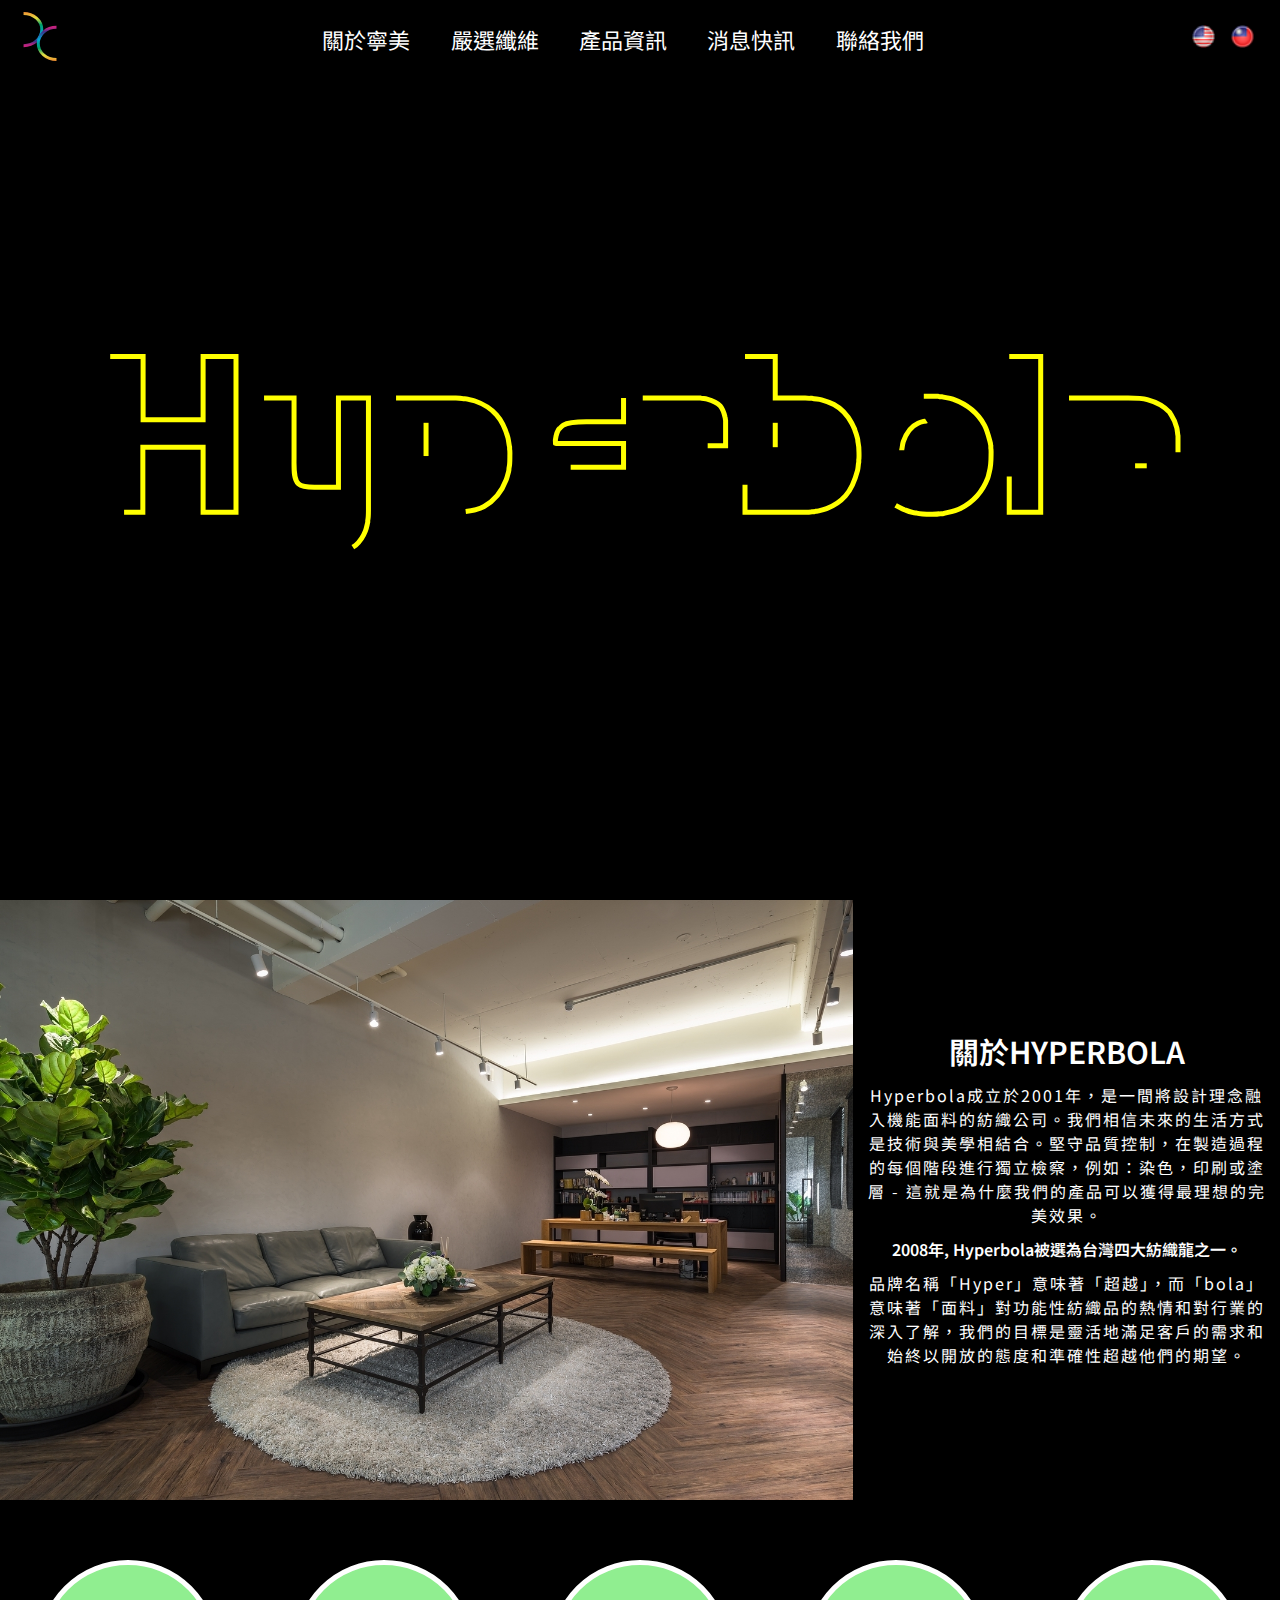
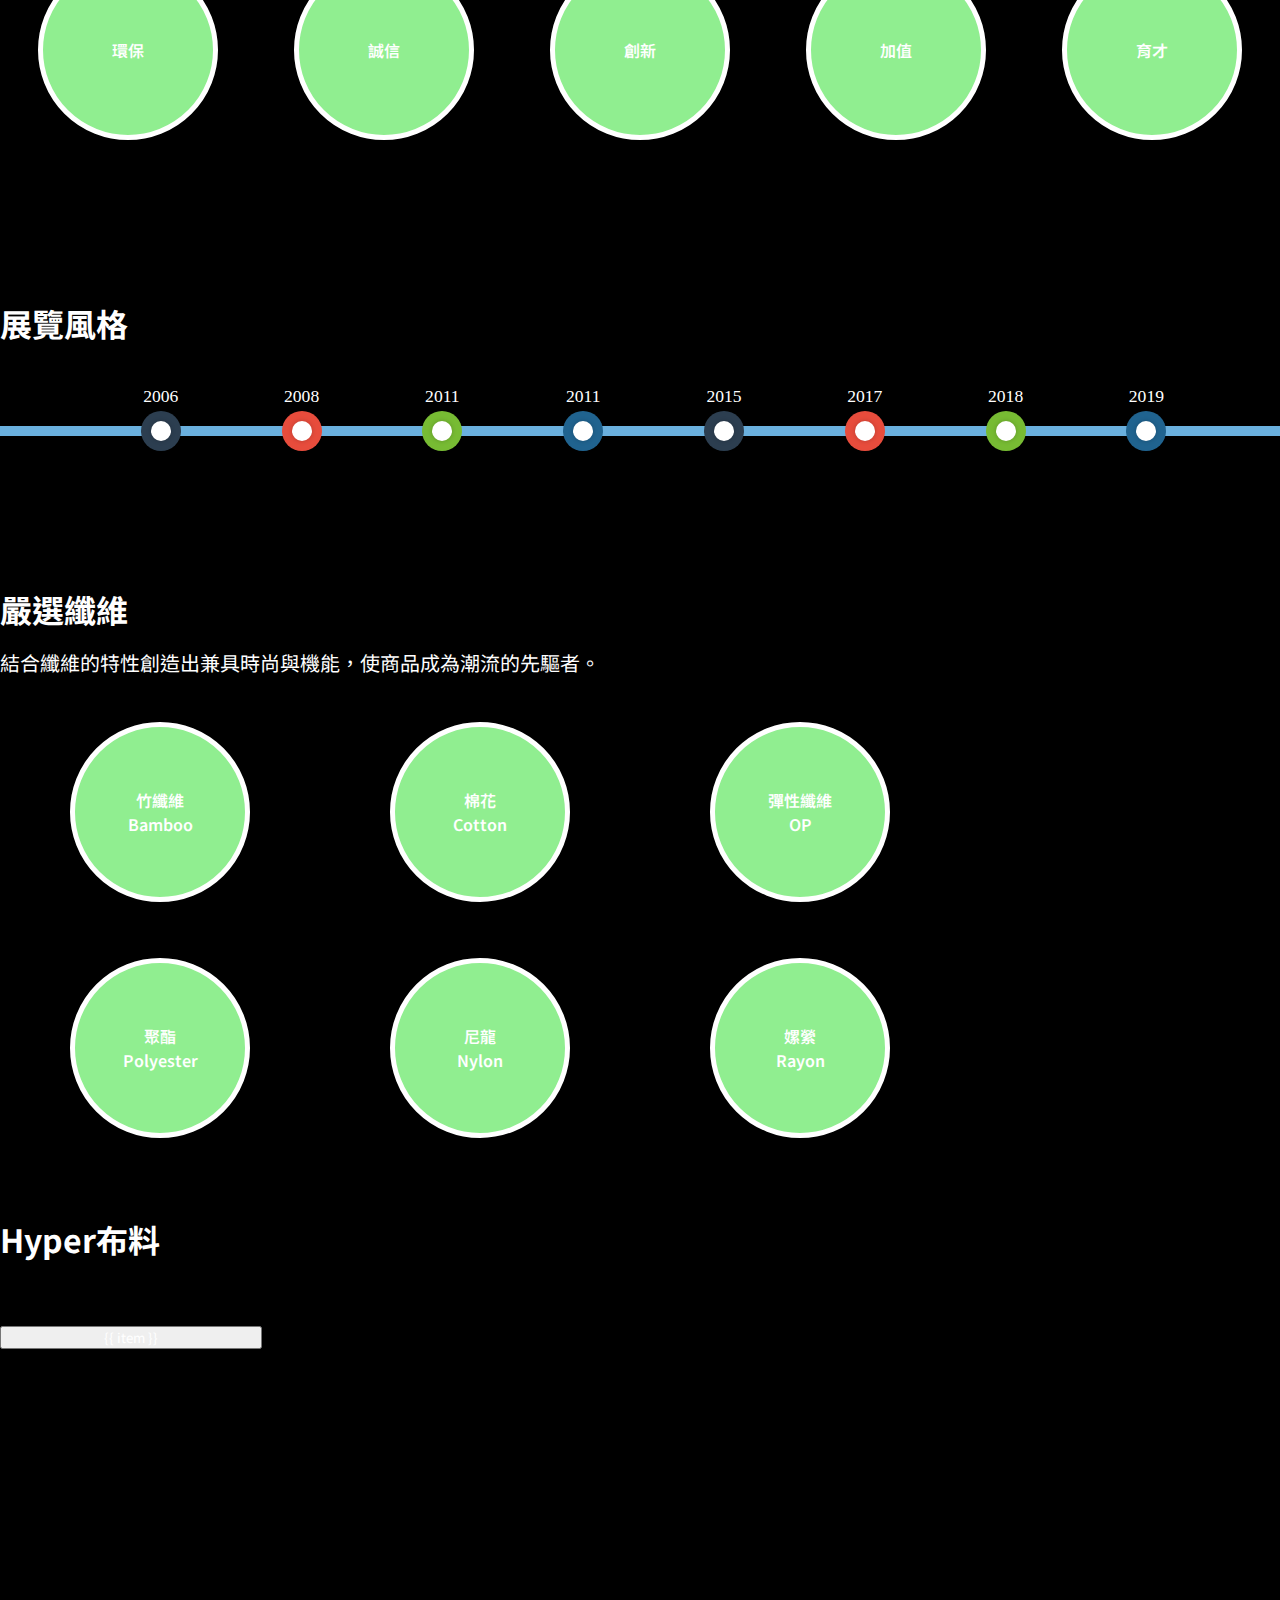
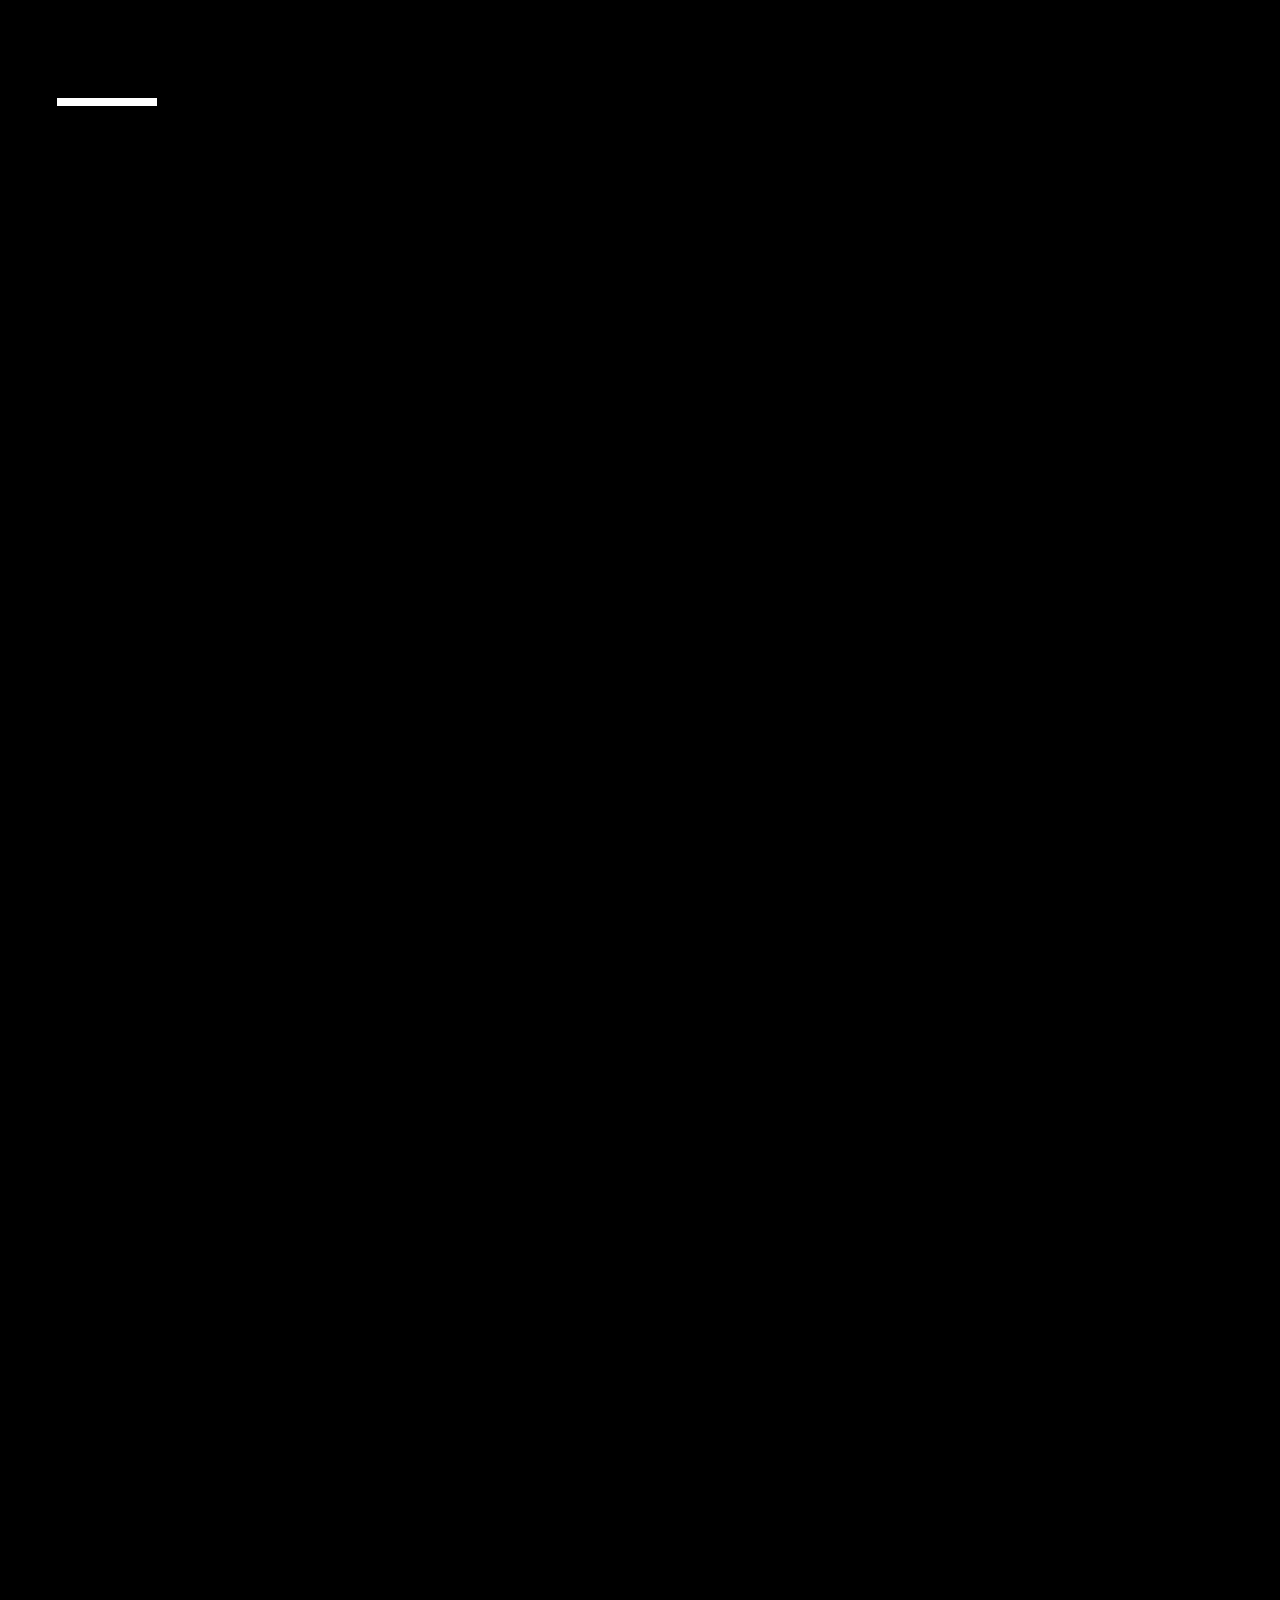
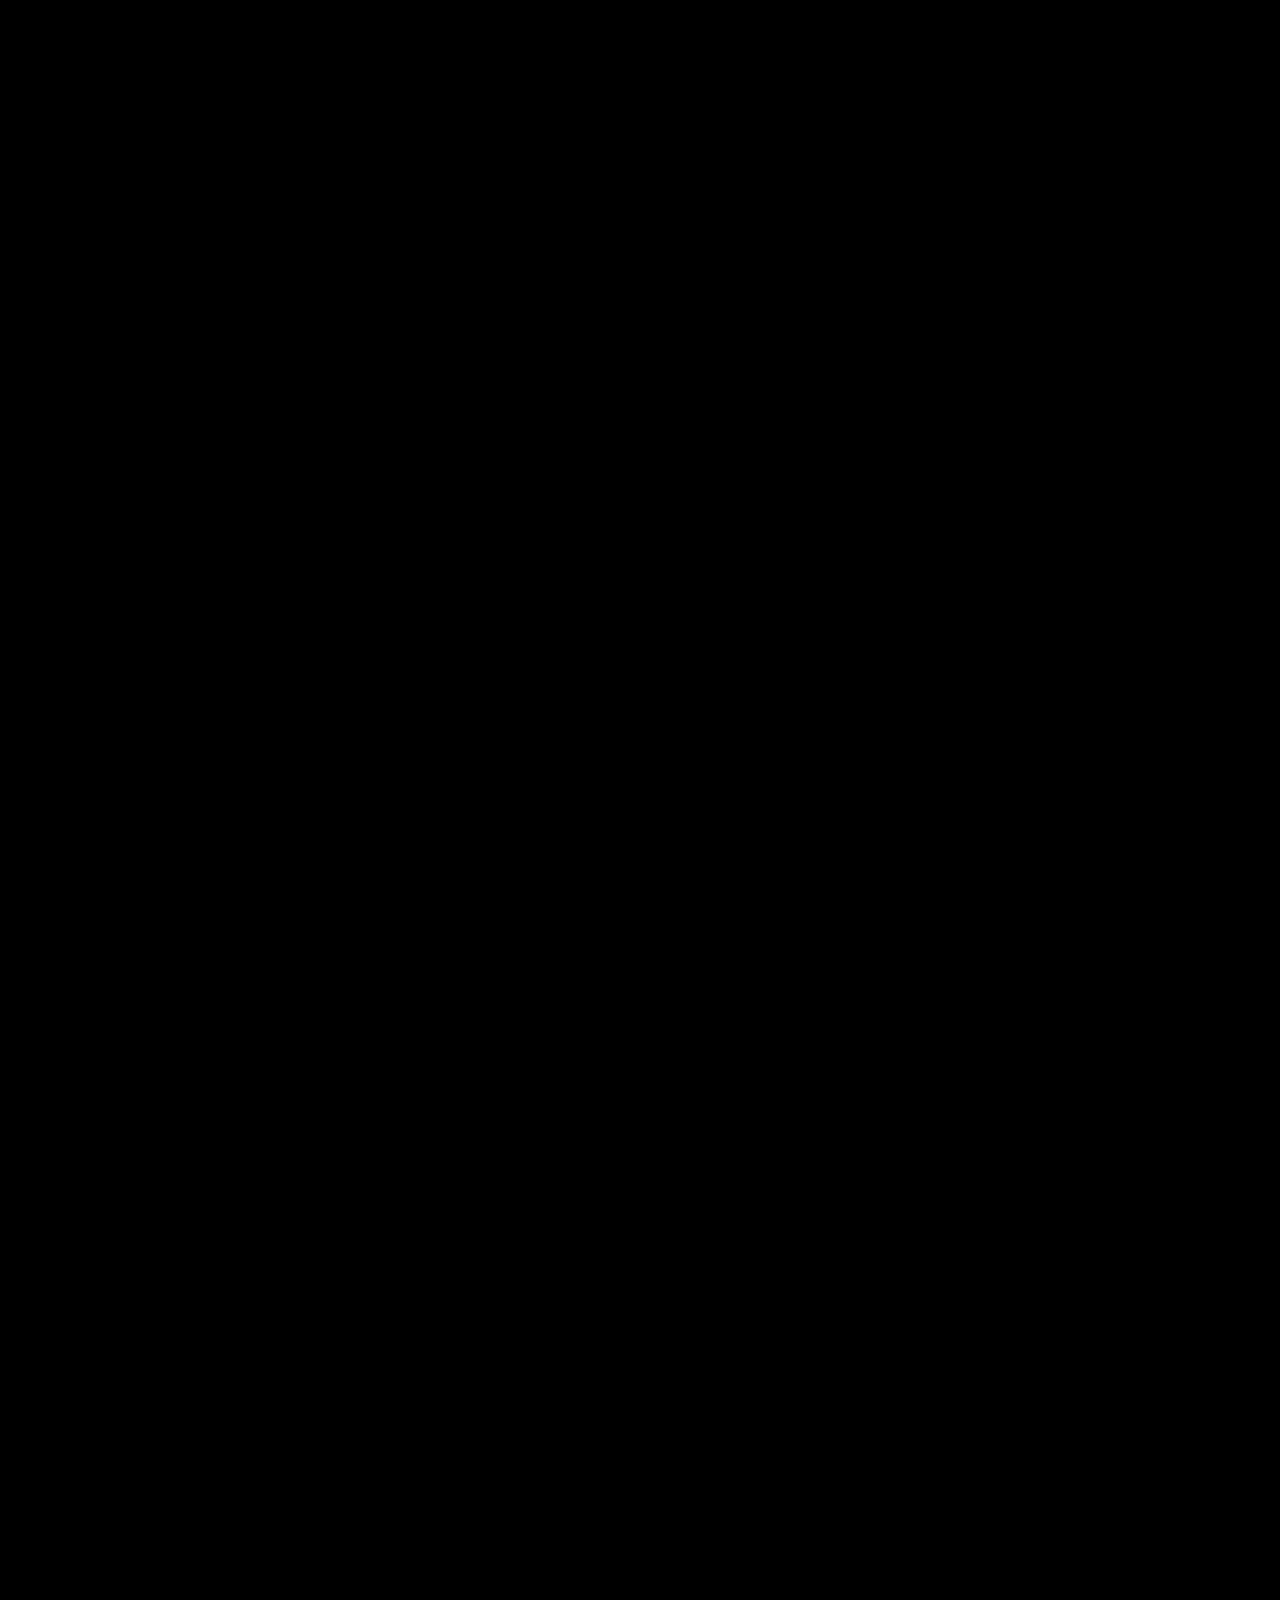
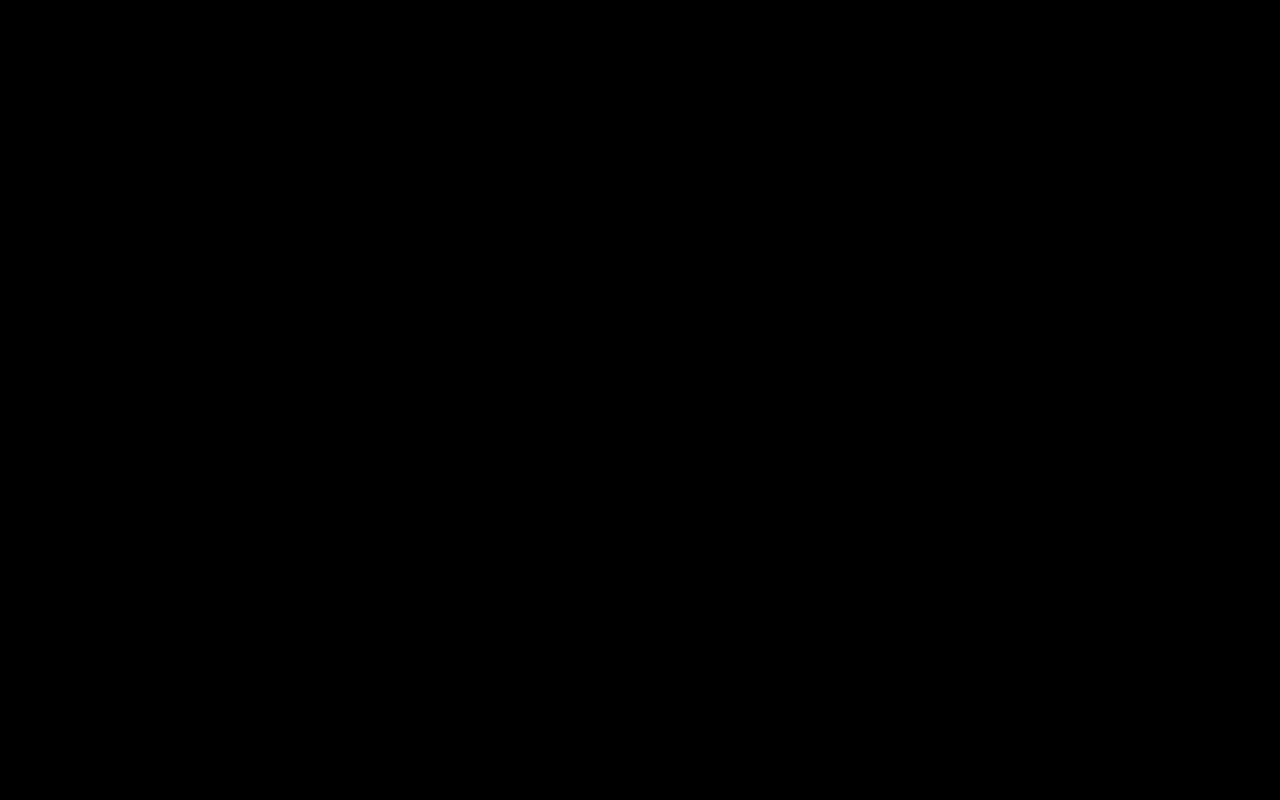
==== commit d98d7c90: "vue" ====
--- a/index.html
+++ b/index.html
@@ -280,7 +280,7 @@
                             <button class="type btn btn-dark" v-for="item in typeList" v-on:click="typeFilter">{{ item }}</button>
                         </div>
                         <div class="product">
-                            <div class="product_img" v-for="item in products">
+                            <div class="product_img" v-for="item in typeFilter">
                                 <img :src="item.link" alt=""/>
                             </div>
                         </div>
